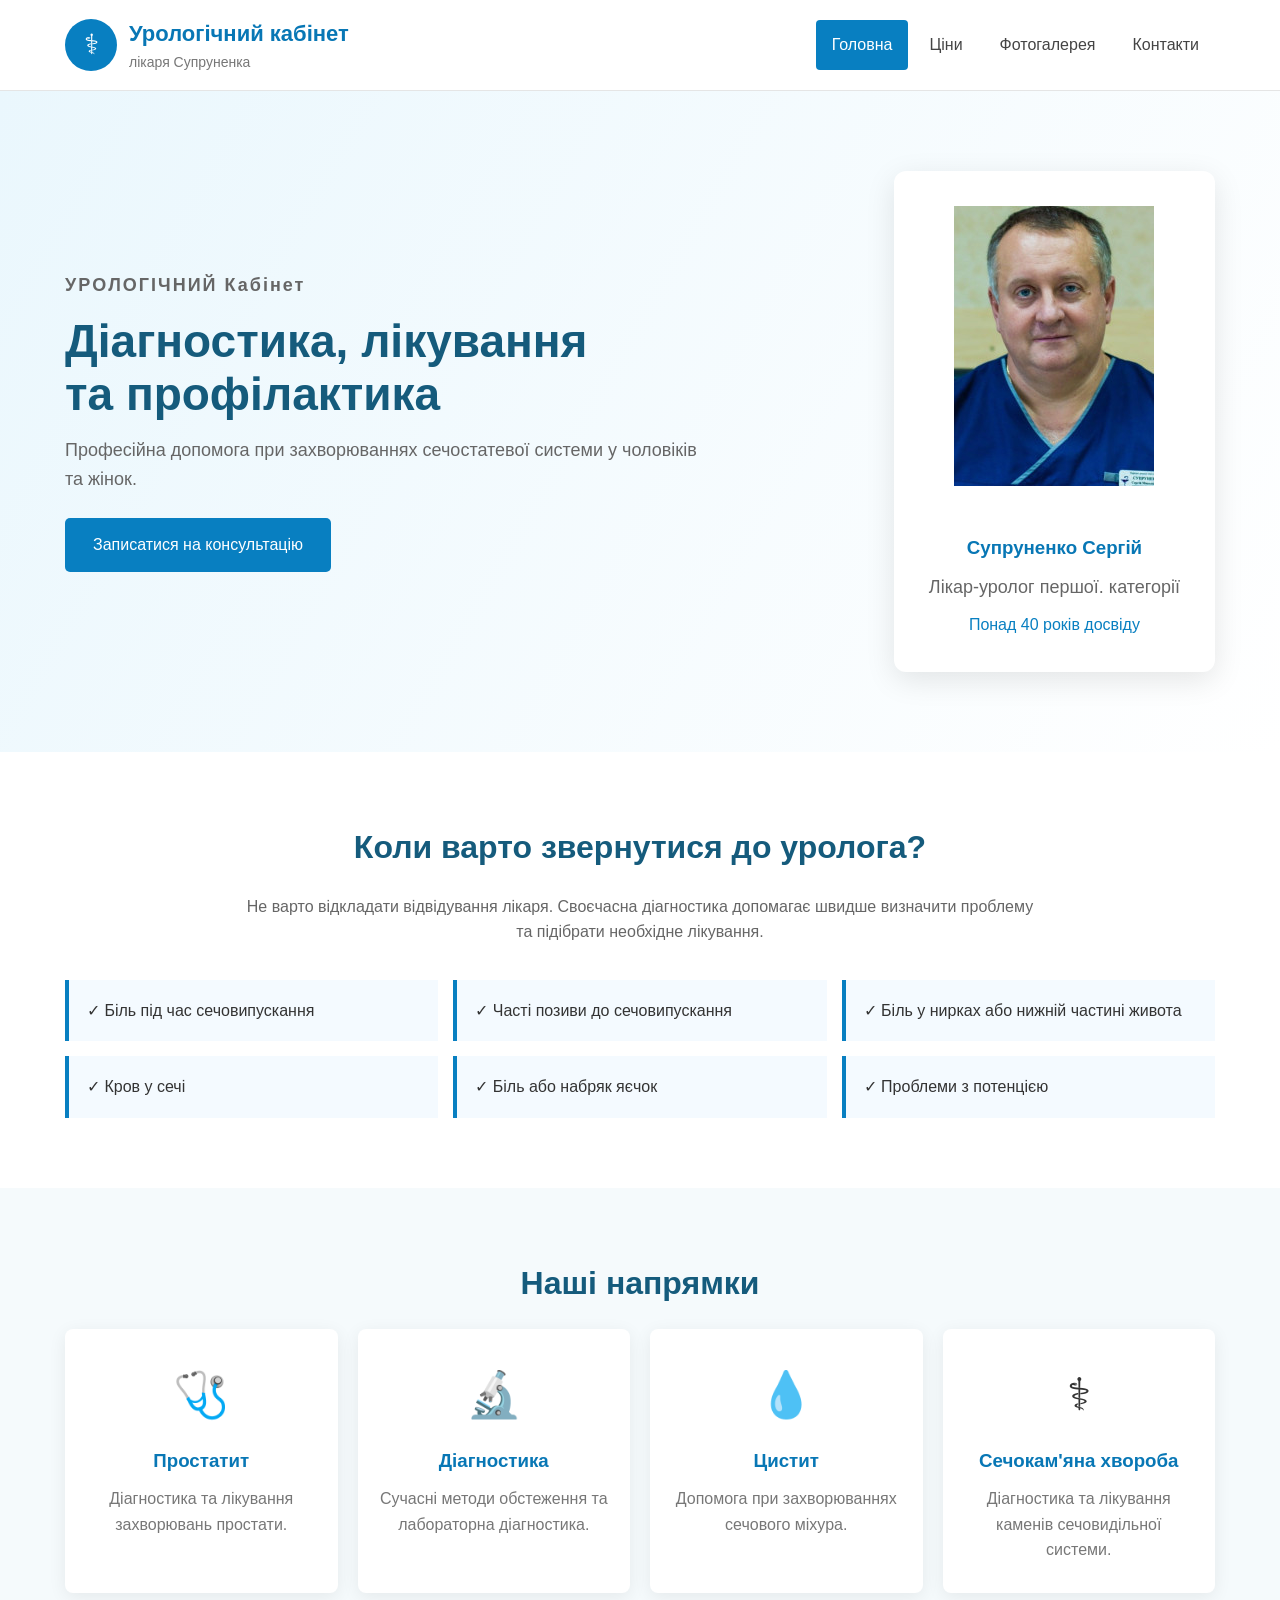
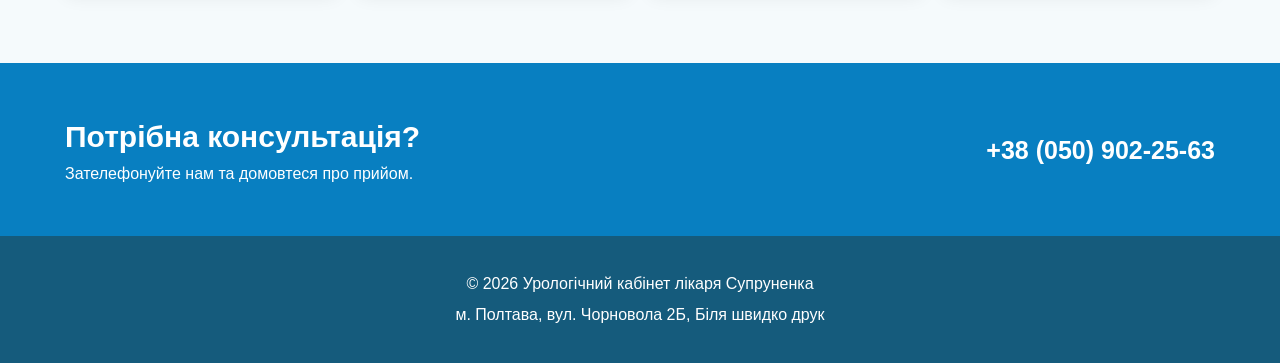
==== index.html @ 983a7444 "Pusher" ====
<!DOCTYPE html>
<html lang="uk">
<head>
    <meta charset="UTF-8">
    <meta name="viewport" content="width=device-width, initial-scale=1.0">
    <title>Урологічний центр</title>
    <link rel="stylesheet" href="style.css">
</head>
<body>

<header>
    <div class="container header">
        <div class="logo">
            <div class="logo-icon">⚕</div>
            <div>
                <h1>Урологічний кабінет</h1>
                <p>лікаря Супруненка</p>
            </div>
        </div>
        <nav>
            <a href="Obsie.html" class="active">Головна</a>
            <a href="ceny.html">Ціни</a>
            <a href="fotogalereya.html">Фотогалерея</a>
            <a href="kontakty.html">Контакти</a>
        </nav>
    </div>
</header>
<section class="hero">
    <div class="container hero-content">
        <div>
            <p class="small-title">УРOЛОГІЧНИЙ Кабінет</p>
            <h2>Діагностика, лікування<br>та профілактика</h2>
            <p>
                Професійна допомога при захворюваннях
                сечостатевої системи у чоловіків та жінок.
            </p>
            <a href="kontakty.html" class="button">Записатися на консультацію</a>
        </div>

        <div class="doctor-card">
            <div class="doctor-icon">
    <img src="Dosent.jpeg" alt="Фото">
</div>
            <h3>Супруненко Сергій</h3>
            <p>Лікар-уролог першої. категорії</p>
            <span>Понад 40 років досвіду</span>
        </div>
    </div>
</section>

<section class="info">
    <div class="container">
        <h2 class="section-title">Коли варто звернутися до уролога?</h2>

        <p class="center-text">
            Не варто відкладати відвідування лікаря. Своєчасна
            діагностика допомагає швидше визначити проблему
            та підібрати необхідне лікування.
        </p>

        <div class="symptoms">
            <div>✓ Біль під час сечовипускання</div>
            <div>✓ Часті позиви до сечовипускання</div>
            <div>✓ Біль у нирках або нижній частині живота</div>
            <div>✓ Кров у сечі</div>
            <div>✓ Біль або набряк яєчок</div>
            <div>✓ Проблеми з потенцією</div>
        </div>
    </div>
</section>

<section class="services">
    <div class="container">
        <h2 class="section-title">Наші напрямки</h2>

        <div class="cards">
            <div class="card">
                <div class="card-icon">🩺</div>
                <h3>Простатит</h3>
                <p>Діагностика та лікування захворювань простати.</p>
            </div>

            <div class="card">
                <div class="card-icon">🔬</div>
                <h3>Діагностика</h3>
                <p>Сучасні методи обстеження та лабораторна діагностика.</p>
            </div>

            <div class="card">
                <div class="card-icon">💧</div>
                <h3>Цистит</h3>
                <p>Допомога при захворюваннях сечового міхура.</p>
            </div>

            <div class="card">
                <div class="card-icon">⚕</div>
                <h3>Сечокам'яна хвороба</h3>
                <p>Діагностика та лікування каменів сечовидільної системи.</p>
            </div>
        </div>
    </div>
</section>

<section class="appointment">
    <div class="container appointment-box">
        <div>
            <h2>Потрібна консультація?</h2>
            <p>Зателефонуйте нам та домовтеся про прийом.</p>
        </div>

        <a href="tel:+380509022563" class="phone">
            +38 (050) 902-25-63
        </a>
    </div>
</section>

<footer>
    <div class="container">
        <p>© 2026 Урологічний кабінет лікаря Супруненка</p>
        <p>м. Полтава, вул. Чорновола 2Б, Біля швидко друк</p>
    </div>
</footer>

</body>
</html>
---- style.css ----
* {
    margin: 0;
    padding: 0;
    box-sizing: border-box;
}

body {
    font-family: Arial, Helvetica, sans-serif;
    color: #333;
    background: #fff;
    line-height: 1.6;
}

.container {
    width: 90%;
    max-width: 1150px;
    margin: auto;
}

/* HEADER */

header {
    background: #fff;
    border-bottom: 1px solid #e5e5e5;
    box-shadow: 0 2px 10px rgba(0,0,0,0.05);
}

.header {
    min-height: 90px;
    display: flex;
    align-items: center;
    justify-content: space-between;
    gap: 30px;
}

.logo {
    display: flex;
    align-items: center;
    gap: 12px;
}

.logo-icon {
    width: 52px;
    height: 52px;
    border-radius: 50%;
    background: #087fc1;
    color: white;
    display: flex;
    align-items: center;
    justify-content: center;
    font-size: 28px;
}

.logo h1 {
    color: #0877b5;
    font-size: 22px;
    font-weight: 600;
}

.logo p {
    color: #777;
    font-size: 14px;
}

nav {
    display: flex;
    gap: 5px;
}

nav a {
    text-decoration: none;
    color: #444;
    padding: 12px 16px;
    border-radius: 4px;
    transition: 0.25s;
}

nav a:hover,
nav a.active {
    background: #087fc1;
    color: white;
}

/* HERO */

.hero {
    background: linear-gradient(120deg, #eaf7fd, #fff);
    padding: 80px 0;
}

.hero-content {
    display: flex;
    align-items: center;
    justify-content: space-between;
    gap: 50px;
}

.small-title {
    color: #087fc1;
    font-size: 14px;
    font-weight: bold;
    letter-spacing: 2px;
}

.hero h2 {
    color: #155b7c;
    font-size: 46px;
    line-height: 1.15;
    margin: 15px 0;
}

.hero-content > div:first-child {
    max-width: 650px;
}

.hero-content p {
    color: #666;
    font-size: 18px;
}

.button {
    display: inline-block;
    margin-top: 25px;
    padding: 14px 28px;
    background: #087fc1;
    color: white;
    text-decoration: none;
    border-radius: 5px;
    transition: 0.25s;
}

.button:hover {
    background: #05679d;
}

.doctor-card {
    min-width: 300px;
    padding: 35px;
    text-align: center;
    background: white;
    border-radius: 12px;
    box-shadow: 0 8px 30px rgba(0,0,0,0.1);
}

.doctor-icon {
    font-size: 80px;
}

.doctor-card h3 {
    color: #0877b5;
    margin: 10px 0;
}

.doctor-card span {
    display: block;
    margin-top: 10px;
    color: #087fc1;
}

/* SECTIONS */

.info,
.services,
.gallery,
.contacts,
.prices {
    padding: 70px 0;
}

.services {
    background: #f5fafc;
}

.section-title {
    text-align: center;
    color: #155b7c;
    font-size: 32px;
    margin-bottom: 20px;
}

.center-text {
    max-width: 800px;
    margin: 0 auto 35px;
    text-align: center;
    color: #666;
}

.symptoms {
    display: grid;
    grid-template-columns: repeat(3, 1fr);
    gap: 15px;
}

.symptoms div {
    padding: 18px;
    background: #f4faff;
    border-left: 4px solid #087fc1;
}

/* CARDS */

.cards {
    display: grid;
    grid-template-columns: repeat(4, 1fr);
    gap: 20px;
}

.card {
    padding: 30px 20px;
    background: white;
    border-radius: 8px;
    text-align: center;
    box-shadow: 0 4px 18px rgba(0,0,0,0.07);
    transition: 0.25s;
}

.card:hover {
    transform: translateY(-5px);
}

.card-icon {
    font-size: 45px;
    margin-bottom: 15px;
}

.card h3 {
    color: #0877b5;
    margin-bottom: 10px;
}

.card p {
    color: #777;
}

/* APPOINTMENT */

.appointment {
    padding: 50px 0;
    background: #087fc1;
    color: white;
}

.appointment-box {
    display: flex;
    justify-content: space-between;
    align-items: center;
}

.appointment h2 {
    font-size: 30px;
}

.phone {
    color: white;
    text-decoration: none;
    font-size: 25px;
    font-weight: bold;
}

/* PAGE HEADER */

.page-header {
    padding: 60px 0;
    background: linear-gradient(120deg, #eaf7fd, #fff);
    text-align: center;
}

.page-header h2 {
    color: #155b7c;
    font-size: 40px;
}

.page-header p {
    color: #777;
}

/* PRICES */

table {
    width: 100%;
    border-collapse: collapse;
    background: white;
    box-shadow: 0 4px 20px rgba(0,0,0,0.08);
}

th {
    background: #087fc1;
    color: white;
    padding: 15px;
    text-align: left;
}

td {
    padding: 13px 15px;
    border-bottom: 1px solid #eee;
}

tr:hover td {
    background: #f5fbfe;
}

td:last-child {
    font-weight: bold;
    color: #0877b5;
}

.category td {
    background: #eaf7fd;
    color: #155b7c;
    font-weight: bold;
}

.notice {
    margin-top: 25px;
    padding: 20px;
    background: #fff8df;
    border-left: 5px solid #e5b500;
}

/* GALLERY */

.gallery-grid {
    display: grid;
    grid-template-columns: repeat(3, 1fr);
    gap: 25px;
}

.gallery-item {
    height: 220px;
    border-radius: 8px;
    overflow: hidden;
}

.placeholder {
    height: 100%;
    display: flex;
    justify-content: center;
    align-items: center;
    background: linear-gradient(135deg, #dff4fc, #b8e3f4);
    color: #0877b5;
    font-size: 25px;
    font-weight: bold;
}

.gallery-note {
    text-align: center;
    color: #777;
    margin-top: 30px;
}

/* CONTACTS */

.contact-grid {
    display: grid;
    grid-template-columns: repeat(3, 1fr);
    gap: 25px;
}

.contact-card {
    text-align: center;
    padding: 40px 25px;
    background: #f5fafc;
    border-radius: 8px;
}

.contact-icon {
    font-size: 45px;
    margin-bottom: 15px;
}

.contact-card h3 {
    color: #0877b5;
    margin-bottom: 15px;
}

.contact-card a {
    color: #087fc1;
    font-size: 20px;
    text-decoration: none;
    font-weight: bold;
}

/* MAP */

.map-section {
    padding: 0 0 70px;
}

.map-placeholder {
    height: 300px;
    background:
        linear-gradient(rgba(220,240,245,0.8), rgba(220,240,245,0.8)),
        repeating-linear-gradient(
            45deg,
            #d6e8eb,
            #d6e8eb 10px,
            #c8dde0 10px,
            #c8dde0 20px
        );
    display: flex;
    justify-content: center;
    align-items: center;
    text-align: center;
    border-radius: 10px;
}

.map-placeholder span {
    font-size: 50px;
}

.map-placeholder h3 {
    color: #155b7c;
}

/* FOOTER */

footer {
    background: #155b7c;
    color: white;
    padding: 30px 0;
    text-align: center;
}

footer p {
    margin: 5px;
}

/* ADAPTIVE */

@media (max-width: 900px) {

    .header {
        flex-direction: column;
        padding: 20px 0;
    }

    nav {
        flex-wrap: wrap;
        justify-content: center;
    }

    .hero-content {
        flex-direction: column;
        text-align: center;
    }

    .hero h2 {
        font-size: 36px;
    }

    .cards {
        grid-template-columns: repeat(2, 1fr);
    }

    .symptoms {
        grid-template-columns: repeat(2, 1fr);
    }

    .gallery-grid {
        grid-template-columns: repeat(2, 1fr);
    }

    .contact-grid {
        grid-template-columns: 1fr;
    }
}

@media (max-width: 600px) {

    .cards,
    .symptoms,
    .gallery-grid {
        grid-template-columns: 1fr;
    }

    .appointment-box {
        flex-direction: column;
        text-align: center;
        gap: 20px;
    }

    table {
        font-size: 13px;
    }

    th,
    td {
        padding: 9px;
    }

    .hero h2 {
        font-size: 30px;
    }

    .doctor-card {
        min-width: 0;
        width: 100%;
    }
}
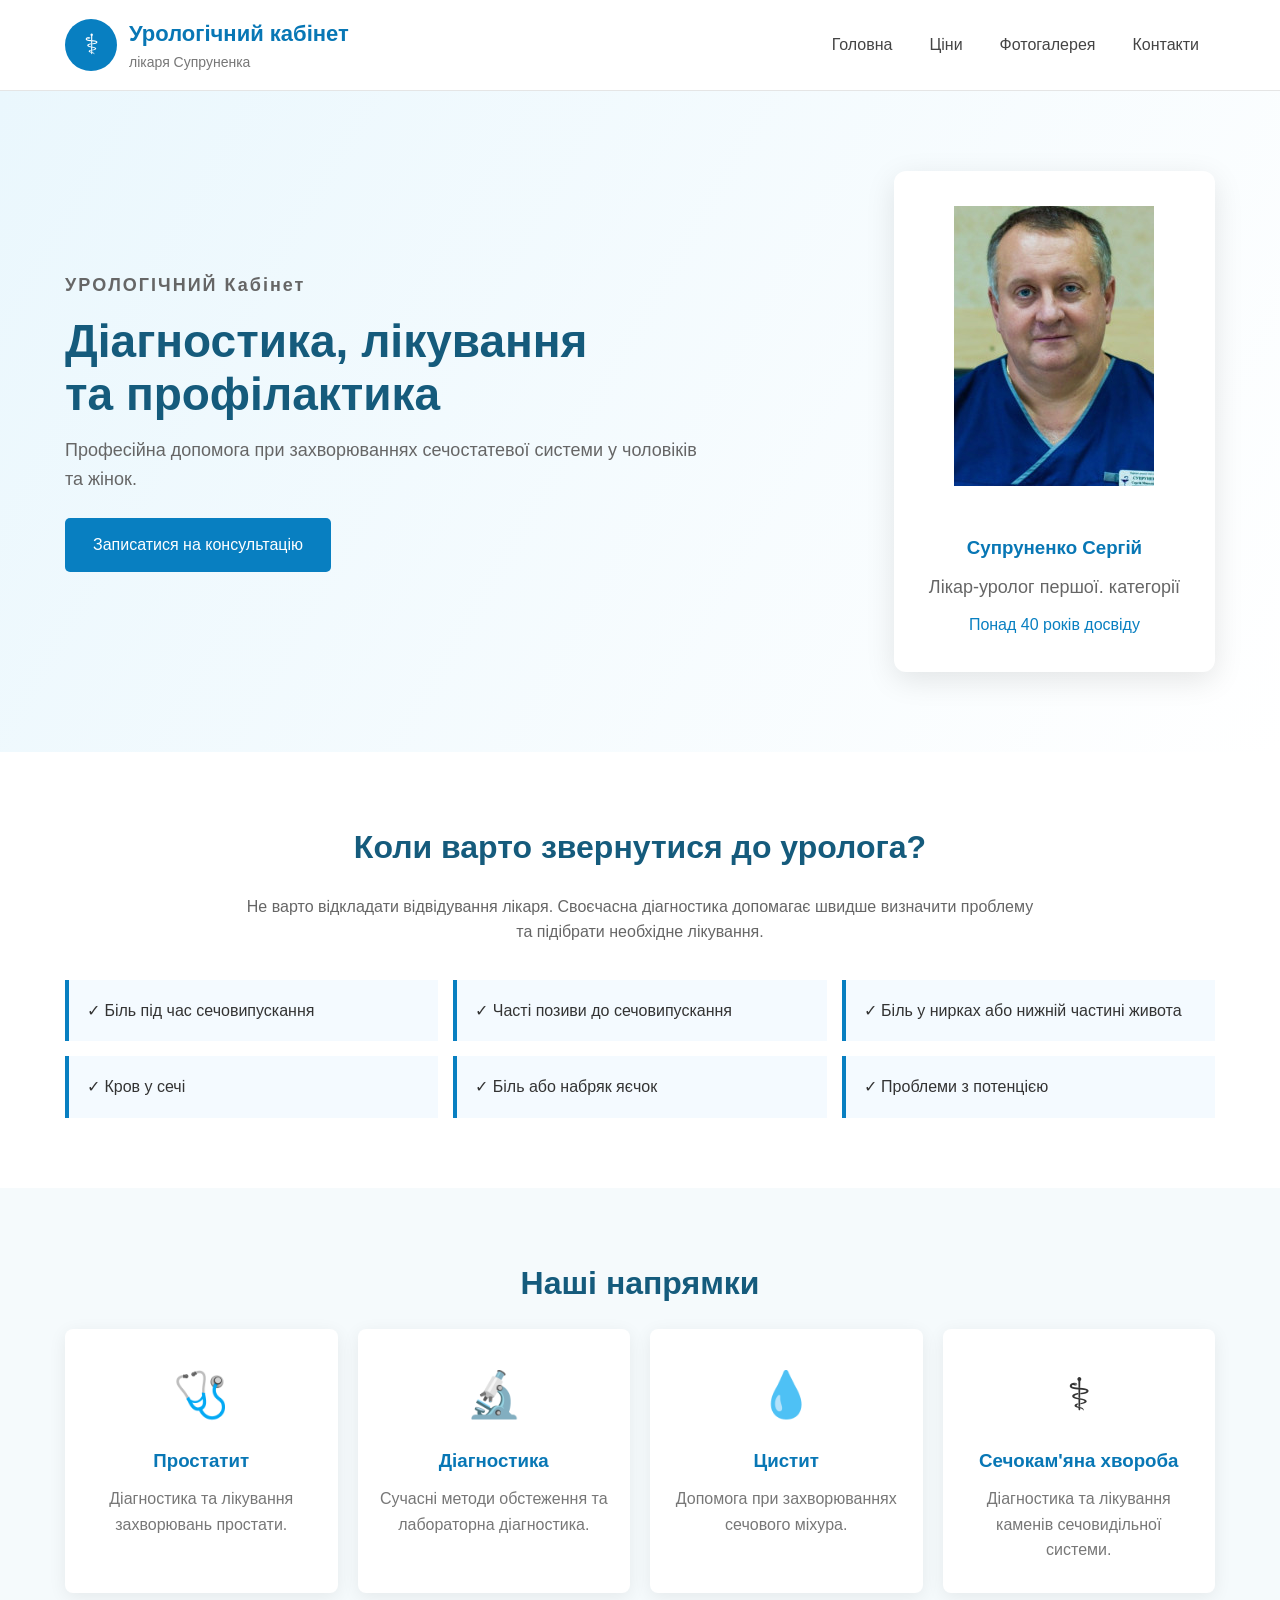
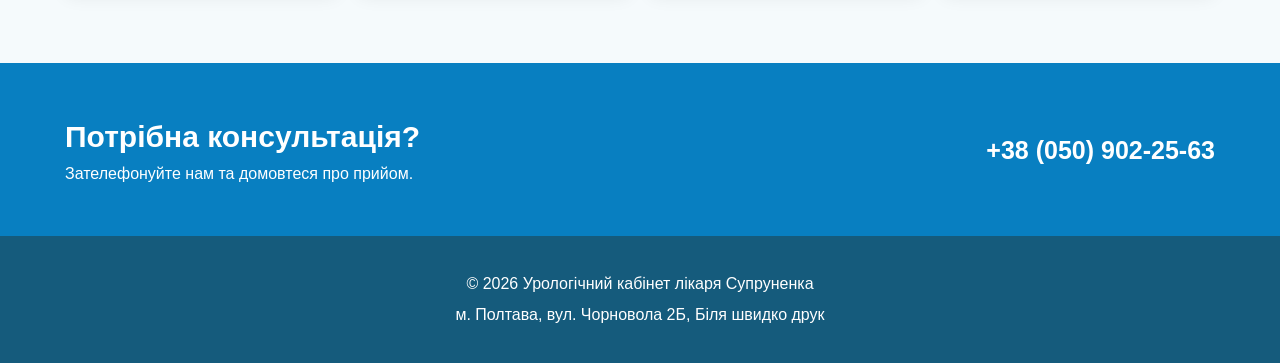
==== commit c590fcc8: "fgggggg" ====
--- a/index.html
+++ b/index.html
@@ -18,7 +18,7 @@
             </div>
         </div>
         <nav>
-            <a href="Obsie.html" class="active">Головна</a>
+            <a href="index.html">Головна</a>
             <a href="ceny.html">Ціни</a>
             <a href="fotogalereya.html">Фотогалерея</a>
             <a href="kontakty.html">Контакти</a>
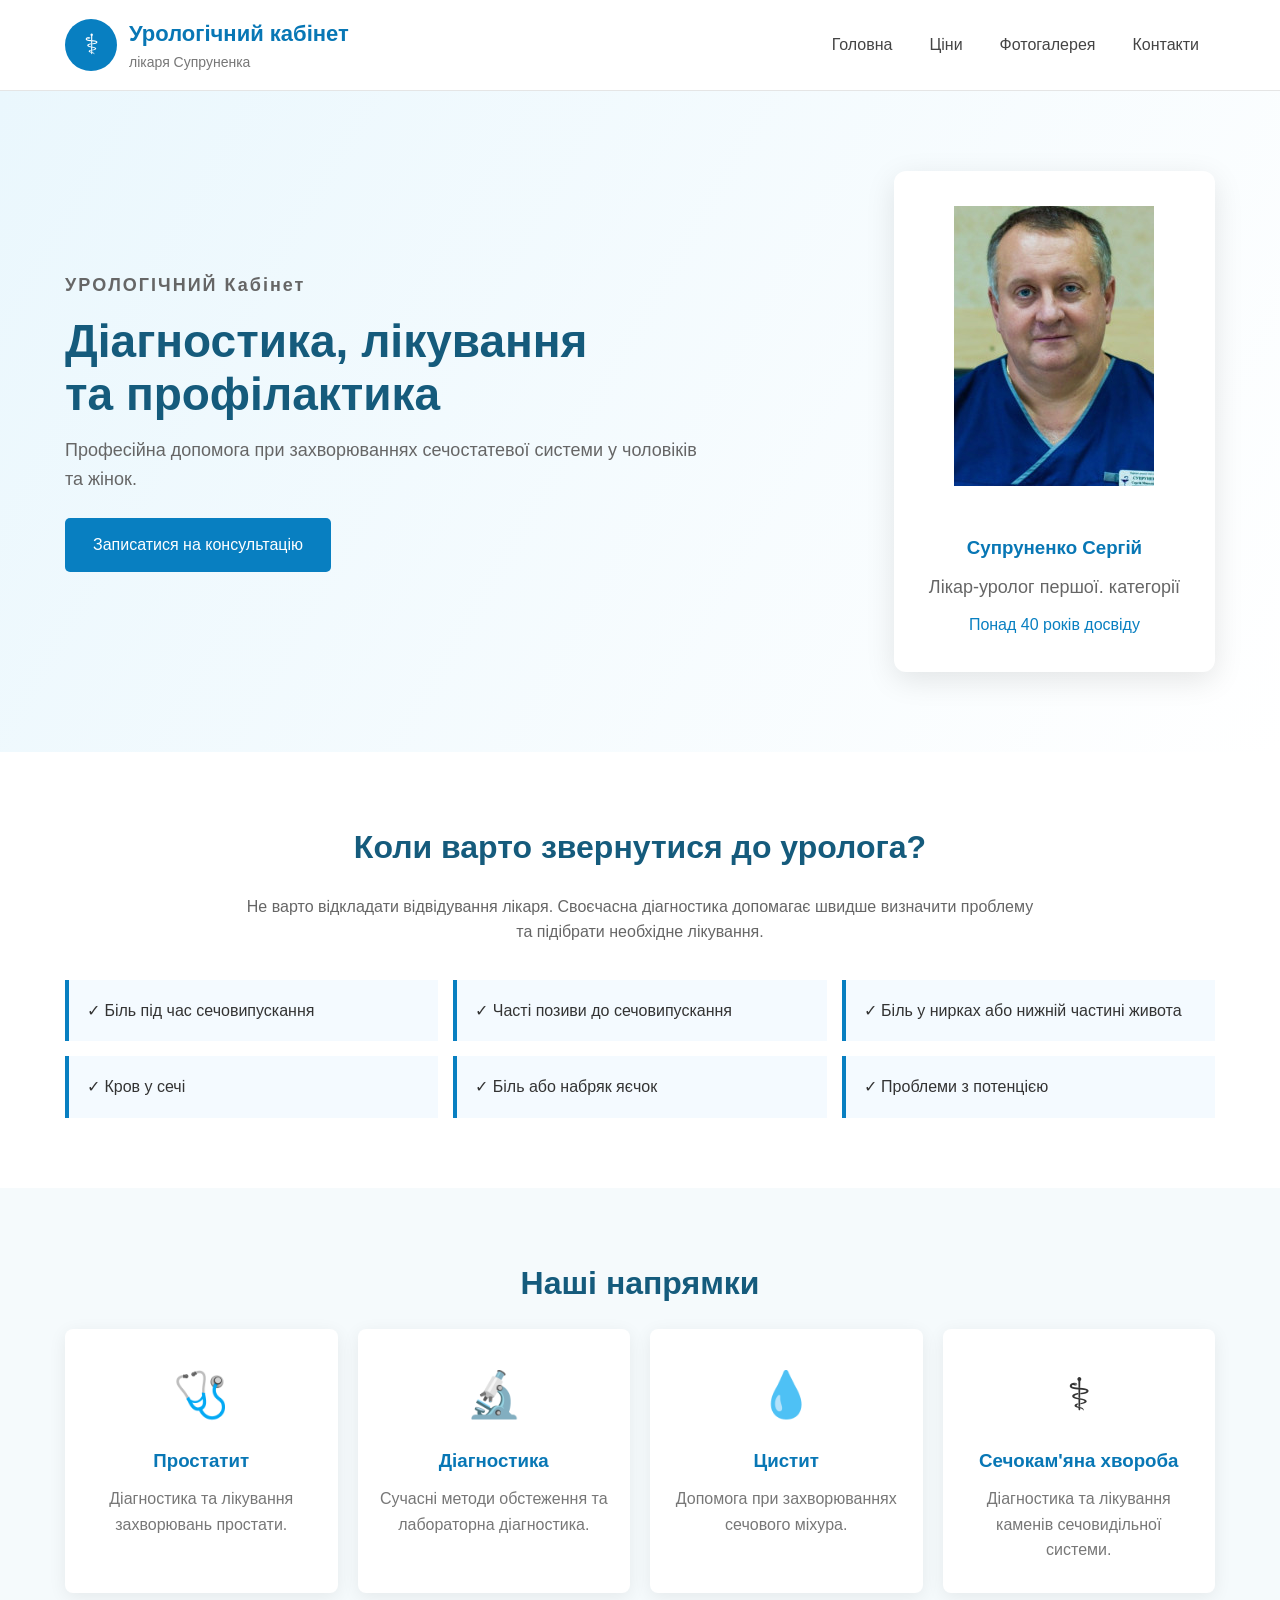
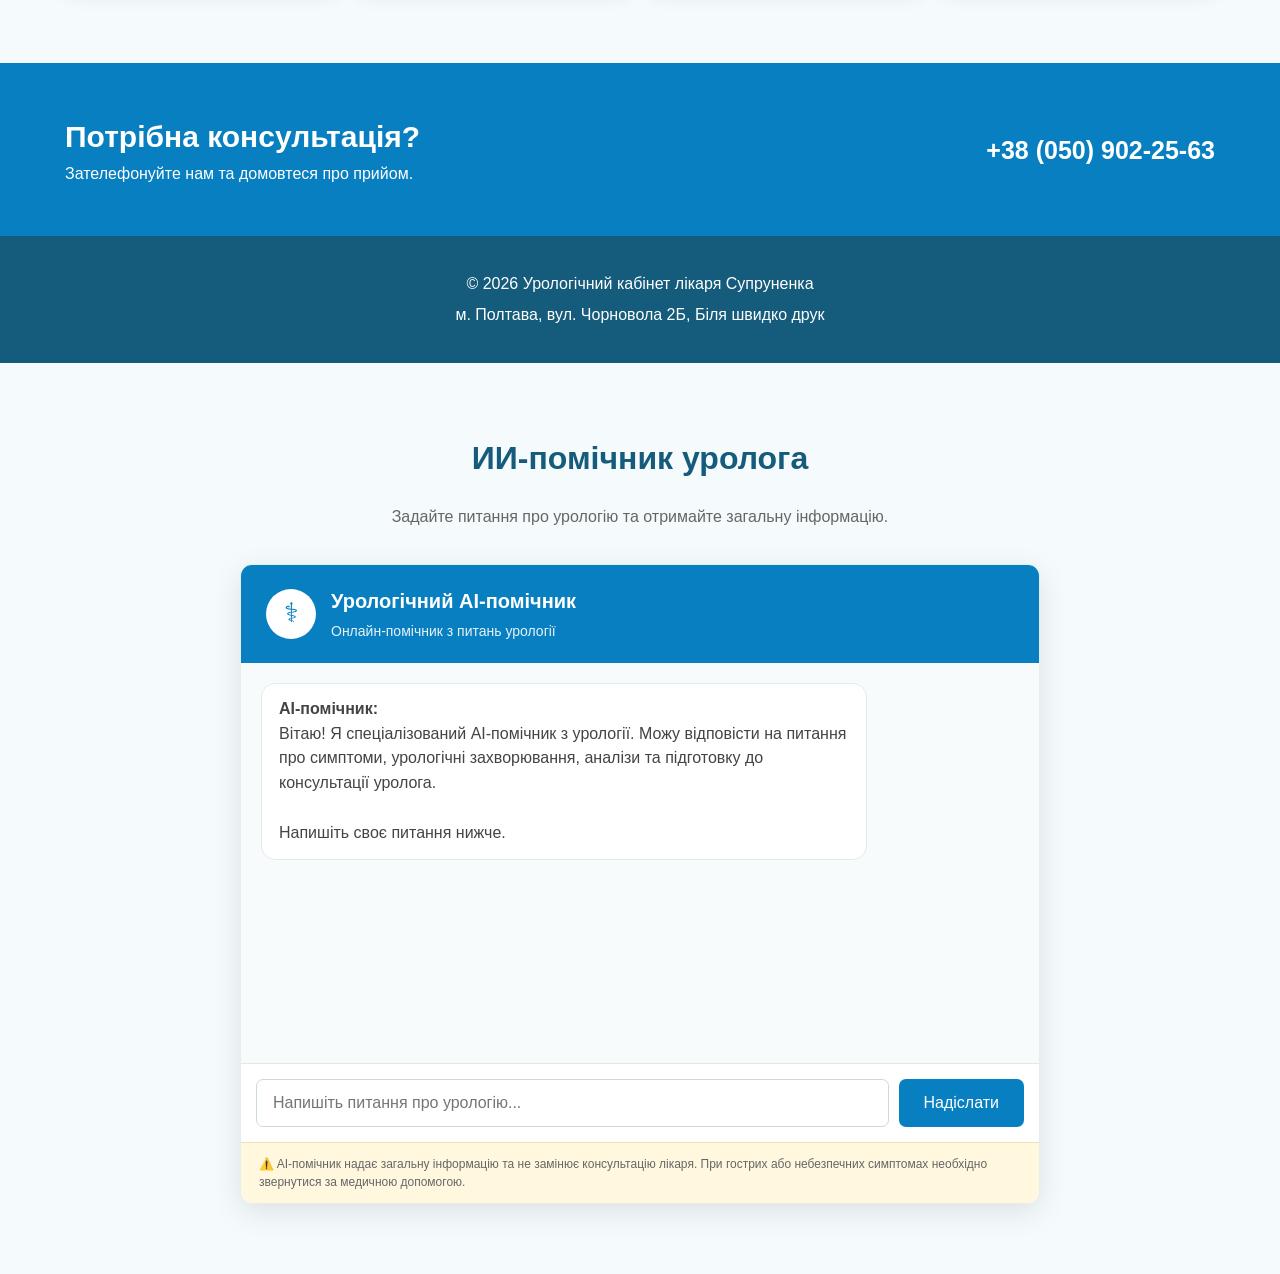
==== commit 0a96a918: "AiBOTS" ====
--- a/index.html
+++ b/index.html
@@ -120,6 +120,158 @@
         <p>м. Полтава, вул. Чорновола 2Б, Біля швидко друк</p>
     </div>
 </footer>
-
+<!-- AI ПОМОЩНИК УРОЛОГА -->
+<section class="ai-section">
+    <div class="container">
+
+        <h2 class="section-title">ИИ-помічник уролога</h2>
+
+        <p class="center-text">
+            Задайте питання про урологію та отримайте загальну інформацію.
+        </p>
+
+        <div class="ai-chat">
+
+            <div class="ai-chat-header">
+                <div class="ai-chat-icon">⚕</div>
+                <div>
+                    <h3>Урологічний AI-помічник</h3>
+                    <p>Онлайн-помічник з питань урології</p>
+                </div>
+            </div>
+
+            <div class="ai-messages" id="aiMessages">
+
+                <div class="ai-message">
+                    <strong>AI-помічник:</strong><br>
+                    Вітаю! Я спеціалізований AI-помічник з урології.
+                    Можу відповісти на питання про симптоми,
+                    урологічні захворювання, аналізи та підготовку
+                    до консультації уролога.
+                    <br><br>
+                    Напишіть своє питання нижче.
+                </div>
+
+            </div>
+
+            <div class="ai-input-area">
+
+                <input
+                    type="text"
+                    id="aiInput"
+                    placeholder="Напишіть питання про урологію..."
+                    autocomplete="off"
+                >
+
+                <button id="aiSend">
+                    Надіслати
+                </button>
+
+            </div>
+
+            <div class="ai-disclaimer">
+                ⚠️ AI-помічник надає загальну інформацію та не замінює
+                консультацію лікаря. При гострих або небезпечних симптомах
+                необхідно звернутися за медичною допомогою.
+            </div>
+
+        </div>
+
+    </div>
+</section>
+
+<script>
+const aiInput = document.getElementById("aiInput");
+const aiSend = document.getElementById("aiSend");
+const aiMessages = document.getElementById("aiMessages");
+
+function addAIMessage(text, type) {
+
+    const message = document.createElement("div");
+
+    if (type === "user") {
+        message.className = "ai-message user";
+        message.innerHTML = "<strong>Ви:</strong><br>" + escapeHTML(text);
+    } else {
+        message.className = "ai-message";
+        message.innerHTML = "<strong>AI-помічник:</strong><br>" + text;
+    }
+
+    aiMessages.appendChild(message);
+
+    aiMessages.scrollTop = aiMessages.scrollHeight;
+}
+
+function escapeHTML(text) {
+    const div = document.createElement("div");
+    div.textContent = text;
+    return div.innerHTML;
+}
+
+async function sendAIMessage() {
+
+    const text = aiInput.value.trim();
+
+    if (!text) return;
+
+    addAIMessage(text, "user");
+
+    aiInput.value = "";
+
+    const loading = document.createElement("div");
+    loading.className = "ai-message";
+    loading.innerHTML = "<strong>AI-помічник:</strong><br>Думаю...";
+    aiMessages.appendChild(loading);
+
+    aiMessages.scrollTop = aiMessages.scrollHeight;
+
+    try {
+
+        const response = await fetch("/api/chat", {
+            method: "POST",
+
+            headers: {
+                "Content-Type": "application/json"
+            },
+
+            body: JSON.stringify({
+                message: text
+            })
+        });
+
+        const data = await response.json();
+
+        loading.remove();
+
+        if (data.answer) {
+            addAIMessage(data.answer, "ai");
+        } else {
+            addAIMessage(
+                "Не вдалося отримати відповідь. Спробуйте ще раз.",
+                "ai"
+            );
+        }
+
+    } catch (error) {
+
+        loading.remove();
+
+        addAIMessage(
+            "AI-помічник зараз недоступний. Спробуйте пізніше.",
+            "ai"
+        );
+    }
+}
+
+aiSend.addEventListener("click", sendAIMessage);
+
+aiInput.addEventListener("keydown", function(event) {
+
+    if (event.key === "Enter") {
+        sendAIMessage();
+    }
+ 
+});
+</script>
 </body>
 </html>
--- a/style.css
+++ b/style.css
@@ -496,4 +496,159 @@
         min-width: 0;
         width: 100%;
     }
+}
+/* =========================
+   AI ПОМІЧНИК УРОЛОГА
+========================= */
+
+.ai-section {
+    padding: 70px 0;
+    background: #f5fafc;
+}
+
+.ai-chat {
+    max-width: 800px;
+    margin: 35px auto 0;
+    background: white;
+    border-radius: 12px;
+    overflow: hidden;
+    box-shadow: 0 8px 30px rgba(0,0,0,0.10);
+    border: 1px solid #e5eeee;
+}
+
+.ai-chat-header {
+    display: flex;
+    align-items: center;
+    gap: 15px;
+    padding: 20px 25px;
+    background: #087fc1;
+    color: white;
+}
+
+.ai-chat-icon {
+    width: 50px;
+    height: 50px;
+    border-radius: 50%;
+    background: white;
+    color: #087fc1;
+    display: flex;
+    align-items: center;
+    justify-content: center;
+    font-size: 27px;
+}
+
+.ai-chat-header h3 {
+    margin: 0;
+    font-size: 20px;
+}
+
+.ai-chat-header p {
+    margin: 3px 0 0;
+    font-size: 14px;
+    opacity: 0.9;
+}
+
+.ai-messages {
+    height: 400px;
+    padding: 20px;
+    overflow-y: auto;
+    background: #f8fbfc;
+}
+
+.ai-message {
+    max-width: 80%;
+    margin-bottom: 15px;
+    padding: 13px 17px;
+    background: white;
+    border: 1px solid #e1ebee;
+    border-radius: 14px;
+    color: #444;
+    line-height: 1.55;
+}
+
+.ai-message.user {
+    margin-left: auto;
+    background: #087fc1;
+    color: white;
+    border-color: #087fc1;
+}
+
+.ai-input-area {
+    display: flex;
+    gap: 10px;
+    padding: 15px;
+    border-top: 1px solid #e5e5e5;
+    background: white;
+}
+
+.ai-input-area input {
+    flex: 1;
+    padding: 14px 16px;
+    border: 1px solid #ccdadd;
+    border-radius: 7px;
+    font-size: 16px;
+    outline: none;
+}
+
+.ai-input-area input:focus {
+    border-color: #087fc1;
+}
+
+.ai-input-area button {
+    padding: 0 25px;
+    border: none;
+    border-radius: 7px;
+    background: #087fc1;
+    color: white;
+    font-size: 16px;
+    cursor: pointer;
+    transition: 0.25s;
+}
+
+.ai-input-area button:hover {
+    background: #05679d;
+}
+
+.ai-disclaimer {
+    padding: 12px 18px;
+    background: #fff8df;
+    border-top: 1px solid #eee2ad;
+    color: #666;
+    font-size: 12px;
+    line-height: 1.5;
+}
+
+
+/* AI НА ТЕЛЕФОНЕ */
+
+@media (max-width: 600px) {
+
+    .ai-section {
+        padding: 50px 0;
+    }
+
+    .ai-chat {
+        width: 100%;
+    }
+
+    .ai-messages {
+        height: 350px;
+    }
+
+    .ai-message {
+        max-width: 90%;
+    }
+
+    .ai-input-area {
+        flex-direction: column;
+    }
+
+    .ai-input-area input {
+        width: 100%;
+    }
+
+    .ai-input-area button {
+        height: 45px;
+    }
+
 }
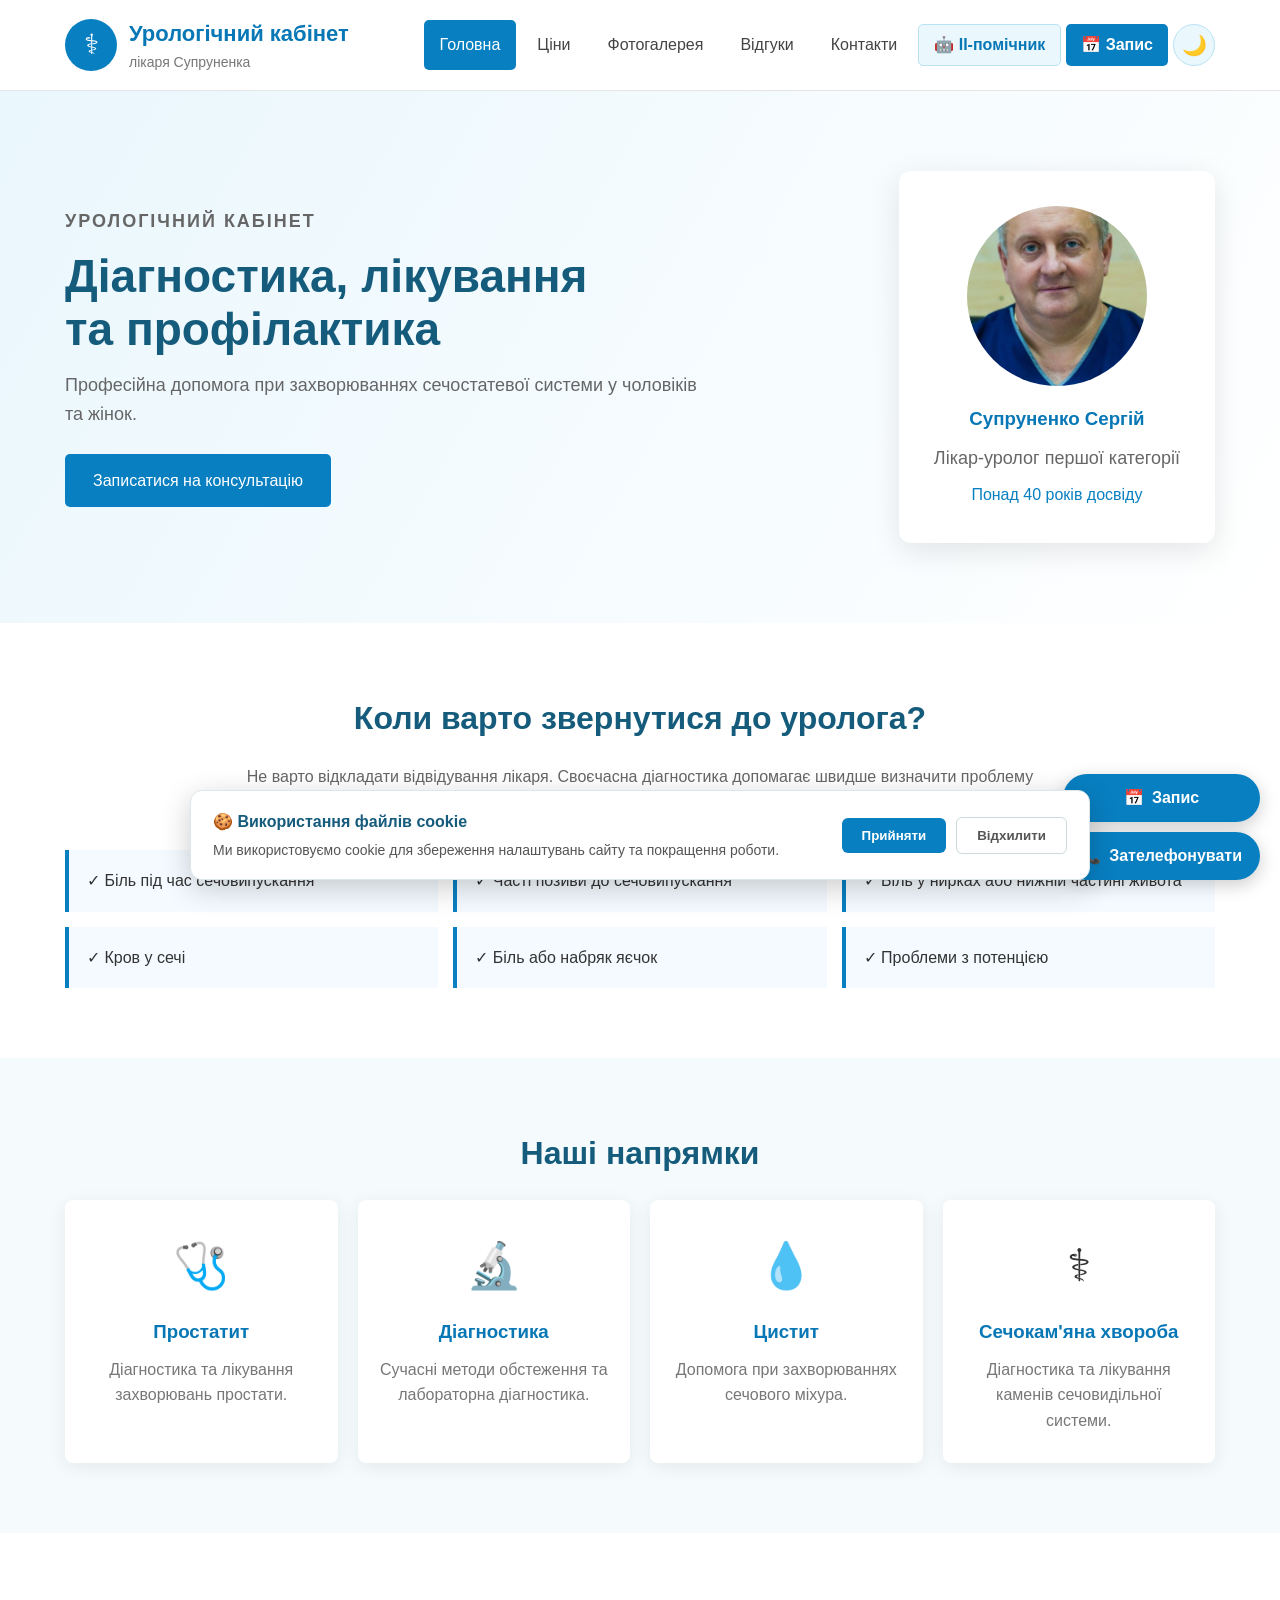
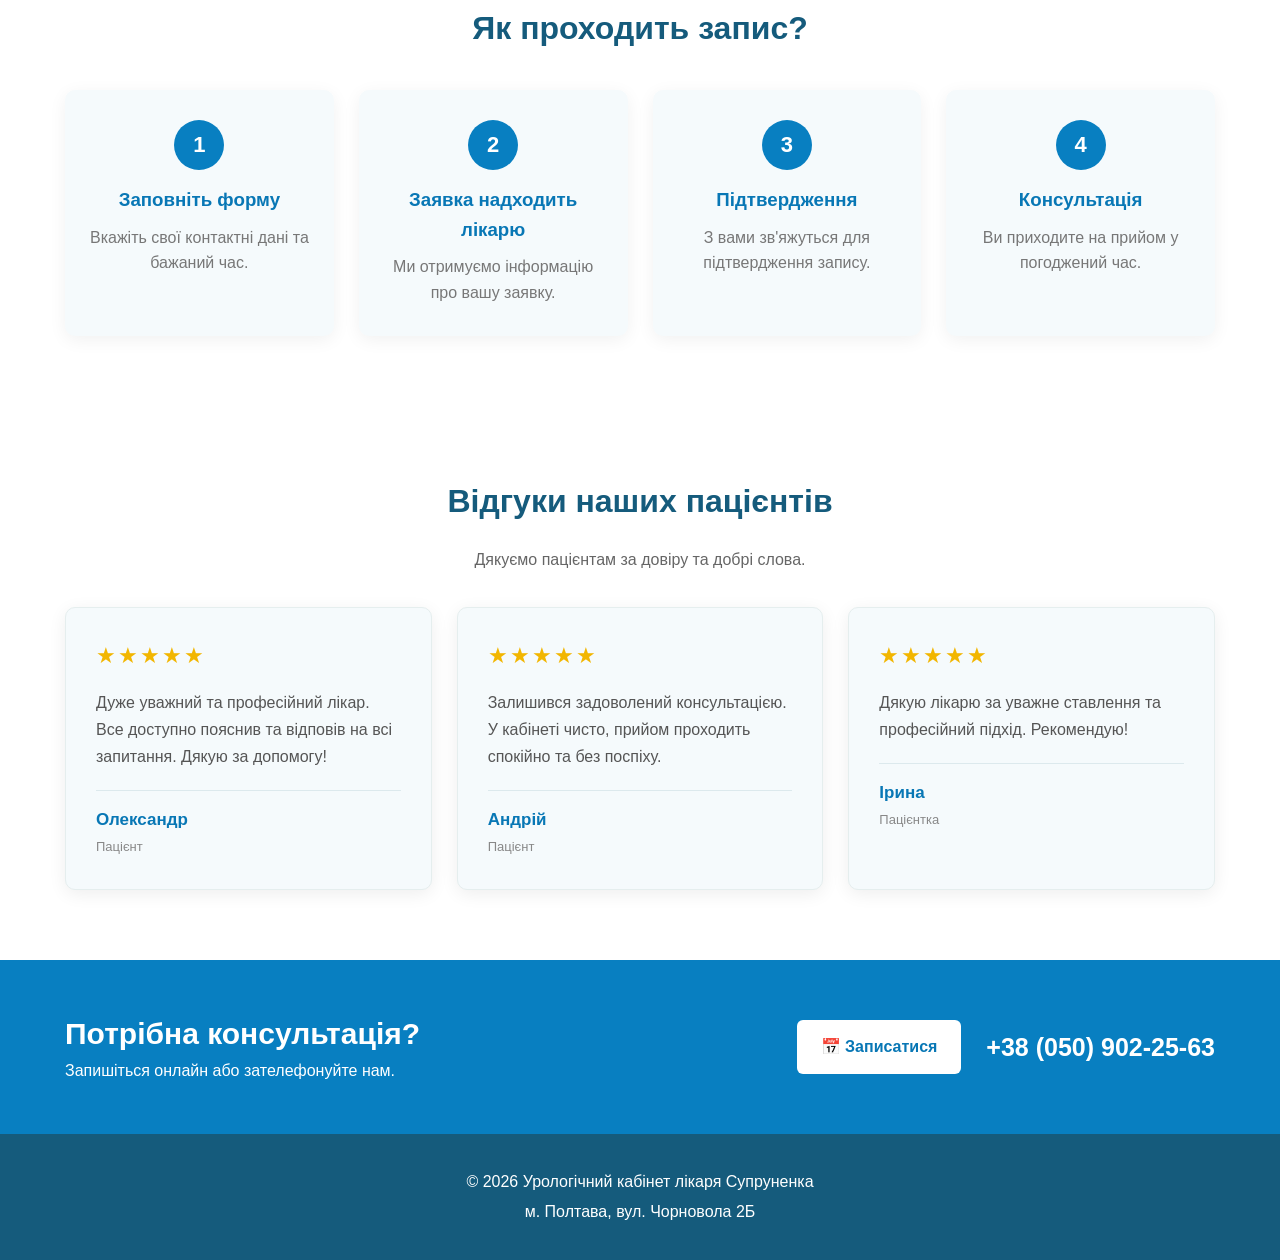
==== commit b28a820e: "DennockJavaAI" ====
--- a/index.html
+++ b/index.html
@@ -3,275 +3,550 @@
 <head>
     <meta charset="UTF-8">
     <meta name="viewport" content="width=device-width, initial-scale=1.0">
-    <title>Урологічний центр</title>
+
+    <title>Урологічний кабінет лікаря Супруненка</title>
+
     <link rel="stylesheet" href="style.css">
 </head>
+
 <body>
 
 <header>
     <div class="container header">
+
         <div class="logo">
             <div class="logo-icon">⚕</div>
+
             <div>
                 <h1>Урологічний кабінет</h1>
                 <p>лікаря Супруненка</p>
             </div>
         </div>
+
         <nav>
-            <a href="index.html">Головна</a>
+            <a href="index.html" class="active">Головна</a>
             <a href="ceny.html">Ціни</a>
             <a href="fotogalereya.html">Фотогалерея</a>
+            <a href="vidguky.html">Відгуки</a>
             <a href="kontakty.html">Контакти</a>
+
+            <a href="ai.html" class="ai-button">
+                🤖 ІІ-помічник
+            </a>
+
+            <a href="zapis.html" class="appointment-button">
+                📅 Запис
+            </a>
+
+            <button
+                class="theme-toggle"
+                id="themeToggle"
+                type="button"
+                aria-label="Перемкнути тему"
+                title="Перемкнути тему">
+                🌙
+            </button>
         </nav>
+
     </div>
 </header>
+
+
+<!-- HERO -->
+
 <section class="hero">
+
     <div class="container hero-content">
-        <div>
-            <p class="small-title">УРOЛОГІЧНИЙ Кабінет</p>
-            <h2>Діагностика, лікування<br>та профілактика</h2>
+
+        <div class="hero-text">
+
+            <p class="small-title">
+                УРОЛОГІЧНИЙ КАБІНЕТ
+            </p>
+
+            <h2>
+                Діагностика, лікування<br>
+                та профілактика
+            </h2>
+
             <p>
                 Професійна допомога при захворюваннях
                 сечостатевої системи у чоловіків та жінок.
             </p>
-            <a href="kontakty.html" class="button">Записатися на консультацію</a>
-        </div>
+
+            <a href="zapis.html" class="button">
+                Записатися на консультацію
+            </a>
+
+        </div>
+
 
         <div class="doctor-card">
+
             <div class="doctor-icon">
-    <img src="Dosent.jpeg" alt="Фото">
-</div>
-            <h3>Супруненко Сергій</h3>
-            <p>Лікар-уролог першої. категорії</p>
-            <span>Понад 40 років досвіду</span>
-        </div>
-    </div>
+                <img src="Dosent.jpeg" alt="Лікар Супруненко">
+            </div>
+
+            <h3>
+                Супруненко Сергій
+            </h3>
+
+            <p>
+                Лікар-уролог першої категорії
+            </p>
+
+            <span>
+                Понад 40 років досвіду
+            </span>
+
+        </div>
+
+    </div>
+
 </section>
 
+
+<!-- СИМПТОМИ -->
+
 <section class="info">
+
     <div class="container">
-        <h2 class="section-title">Коли варто звернутися до уролога?</h2>
+
+        <h2 class="section-title">
+            Коли варто звернутися до уролога?
+        </h2>
 
         <p class="center-text">
-            Не варто відкладати відвідування лікаря. Своєчасна
-            діагностика допомагає швидше визначити проблему
-            та підібрати необхідне лікування.
+            Не варто відкладати відвідування лікаря.
+            Своєчасна діагностика допомагає швидше визначити
+            проблему та підібрати необхідне лікування.
         </p>
 
         <div class="symptoms">
+
             <div>✓ Біль під час сечовипускання</div>
             <div>✓ Часті позиви до сечовипускання</div>
             <div>✓ Біль у нирках або нижній частині живота</div>
             <div>✓ Кров у сечі</div>
             <div>✓ Біль або набряк яєчок</div>
             <div>✓ Проблеми з потенцією</div>
-        </div>
-    </div>
+
+        </div>
+
+    </div>
+
 </section>
 
+
+<!-- НАПРЯМКИ -->
+
 <section class="services">
+
     <div class="container">
-        <h2 class="section-title">Наші напрямки</h2>
+
+        <h2 class="section-title">
+            Наші напрямки
+        </h2>
 
         <div class="cards">
+
             <div class="card">
                 <div class="card-icon">🩺</div>
+
                 <h3>Простатит</h3>
-                <p>Діагностика та лікування захворювань простати.</p>
-            </div>
+
+                <p>
+                    Діагностика та лікування захворювань простати.
+                </p>
+            </div>
+
 
             <div class="card">
                 <div class="card-icon">🔬</div>
+
                 <h3>Діагностика</h3>
-                <p>Сучасні методи обстеження та лабораторна діагностика.</p>
-            </div>
+
+                <p>
+                    Сучасні методи обстеження та лабораторна діагностика.
+                </p>
+            </div>
+
 
             <div class="card">
                 <div class="card-icon">💧</div>
+
                 <h3>Цистит</h3>
-                <p>Допомога при захворюваннях сечового міхура.</p>
-            </div>
+
+                <p>
+                    Допомога при захворюваннях сечового міхура.
+                </p>
+            </div>
+
 
             <div class="card">
                 <div class="card-icon">⚕</div>
+
                 <h3>Сечокам'яна хвороба</h3>
-                <p>Діагностика та лікування каменів сечовидільної системи.</p>
-            </div>
-        </div>
-    </div>
+
+                <p>
+                    Діагностика та лікування каменів
+                    сечовидільної системи.
+                </p>
+            </div>
+
+        </div>
+
+    </div>
+
 </section>
 
+
+<!-- ЯК ПРОХОДИТЬ ЗАПИС -->
+
+<section class="how-it-works">
+
+    <div class="container">
+
+        <h2 class="section-title">
+            Як проходить запис?
+        </h2>
+
+        <div class="steps">
+
+            <div class="step">
+                <div class="step-number">1</div>
+
+                <h3>Заповніть форму</h3>
+
+                <p>
+                    Вкажіть свої контактні дані та бажаний час.
+                </p>
+            </div>
+
+
+            <div class="step">
+                <div class="step-number">2</div>
+
+                <h3>Заявка надходить лікарю</h3>
+
+                <p>
+                    Ми отримуємо інформацію про вашу заявку.
+                </p>
+            </div>
+
+
+            <div class="step">
+                <div class="step-number">3</div>
+
+                <h3>Підтвердження</h3>
+
+                <p>
+                    З вами зв'яжуться для підтвердження запису.
+                </p>
+            </div>
+
+
+            <div class="step">
+                <div class="step-number">4</div>
+
+                <h3>Консультація</h3>
+
+                <p>
+                    Ви приходите на прийом у погоджений час.
+                </p>
+            </div>
+
+        </div>
+
+    </div>
+
+</section>
+
+
+<!-- ВІДГУКИ -->
+
+<section class="reviews">
+
+    <div class="container">
+
+        <h2 class="section-title">
+            Відгуки наших пацієнтів
+        </h2>
+
+        <p class="center-text">
+            Дякуємо пацієнтам за довіру та добрі слова.
+        </p>
+
+        <div class="reviews-grid">
+
+            <div class="review-card">
+
+                <div class="review-stars">
+                    ★★★★★
+                </div>
+
+                <p class="review-text">
+                    Дуже уважний та професійний лікар.
+                    Все доступно пояснив та відповів
+                    на всі запитання. Дякую за допомогу!
+                </p>
+
+                <div class="review-author">
+                    <strong>Олександр</strong>
+                    <span>Пацієнт</span>
+                </div>
+
+            </div>
+
+
+            <div class="review-card">
+
+                <div class="review-stars">
+                    ★★★★★
+                </div>
+
+                <p class="review-text">
+                    Залишився задоволений консультацією.
+                    У кабінеті чисто, прийом проходить
+                    спокійно та без поспіху.
+                </p>
+
+                <div class="review-author">
+                    <strong>Андрій</strong>
+                    <span>Пацієнт</span>
+                </div>
+
+            </div>
+
+
+            <div class="review-card">
+
+                <div class="review-stars">
+                    ★★★★★
+                </div>
+
+                <p class="review-text">
+                    Дякую лікарю за уважне ставлення
+                    та професійний підхід.
+                    Рекомендую!
+                </p>
+
+                <div class="review-author">
+                    <strong>Ірина</strong>
+                    <span>Пацієнтка</span>
+                </div>
+
+            </div>
+
+        </div>
+
+    </div>
+
+</section>
+
+
+<!-- ЗАПИС -->
+
 <section class="appointment">
+
     <div class="container appointment-box">
+
         <div>
-            <h2>Потрібна консультація?</h2>
-            <p>Зателефонуйте нам та домовтеся про прийом.</p>
-        </div>
-
-        <a href="tel:+380509022563" class="phone">
-            +38 (050) 902-25-63
-        </a>
-    </div>
+            <h2>
+                Потрібна консультація?
+            </h2>
+
+            <p>
+                Запишіться онлайн або зателефонуйте нам.
+            </p>
+        </div>
+
+
+        <div class="appointment-buttons">
+
+            <a href="zapis.html" class="appointment-button">
+                📅 Записатися
+            </a>
+
+            <a href="tel:+380509022563" class="phone">
+                +38 (050) 902-25-63
+            </a>
+
+        </div>
+
+    </div>
+
 </section>
 
+
+<!-- FOOTER -->
+
 <footer>
+
     <div class="container">
-        <p>© 2026 Урологічний кабінет лікаря Супруненка</p>
-        <p>м. Полтава, вул. Чорновола 2Б, Біля швидко друк</p>
-    </div>
+
+        <p>
+            © 2026 Урологічний кабінет лікаря Супруненка
+        </p>
+
+        <p>
+            м. Полтава, вул. Чорновола 2Б
+        </p>
+
+    </div>
+
 </footer>
-<!-- AI ПОМОЩНИК УРОЛОГА -->
-<section class="ai-section">
-    <div class="container">
-
-        <h2 class="section-title">ИИ-помічник уролога</h2>
-
-        <p class="center-text">
-            Задайте питання про урологію та отримайте загальну інформацію.
+
+
+<!-- ПЛАВАЮЩИЕ КНОПКИ -->
+
+<div class="floating-buttons">
+
+    <a href="zapis.html" class="floating-button">
+        📅
+        <span>Запис</span>
+    </a>
+
+    <a href="tel:+380509022563" class="floating-button">
+        📞
+        <span>Зателефонувати</span>
+    </a>
+
+</div>
+
+
+<!-- COOKIE -->
+
+<div class="cookie-banner" id="cookieBanner">
+
+    <div class="cookie-text">
+
+        <strong>
+            🍪 Використання файлів cookie
+        </strong>
+
+        <p>
+            Ми використовуємо cookie для збереження
+            налаштувань сайту та покращення роботи.
         </p>
 
-        <div class="ai-chat">
-
-            <div class="ai-chat-header">
-                <div class="ai-chat-icon">⚕</div>
-                <div>
-                    <h3>Урологічний AI-помічник</h3>
-                    <p>Онлайн-помічник з питань урології</p>
-                </div>
-            </div>
-
-            <div class="ai-messages" id="aiMessages">
-
-                <div class="ai-message">
-                    <strong>AI-помічник:</strong><br>
-                    Вітаю! Я спеціалізований AI-помічник з урології.
-                    Можу відповісти на питання про симптоми,
-                    урологічні захворювання, аналізи та підготовку
-                    до консультації уролога.
-                    <br><br>
-                    Напишіть своє питання нижче.
-                </div>
-
-            </div>
-
-            <div class="ai-input-area">
-
-                <input
-                    type="text"
-                    id="aiInput"
-                    placeholder="Напишіть питання про урологію..."
-                    autocomplete="off"
-                >
-
-                <button id="aiSend">
-                    Надіслати
-                </button>
-
-            </div>
-
-            <div class="ai-disclaimer">
-                ⚠️ AI-помічник надає загальну інформацію та не замінює
-                консультацію лікаря. При гострих або небезпечних симптомах
-                необхідно звернутися за медичною допомогою.
-            </div>
-
-        </div>
-
-    </div>
-</section>
+    </div>
+
+
+    <div class="cookie-buttons">
+
+        <button
+            id="acceptCookies"
+            class="cookie-accept"
+            type="button">
+            Прийняти
+        </button>
+
+        <button
+            id="rejectCookies"
+            class="cookie-reject"
+            type="button">
+            Відхилити
+        </button>
+
+    </div>
+
+</div>
+
 
 <script>
-const aiInput = document.getElementById("aiInput");
-const aiSend = document.getElementById("aiSend");
-const aiMessages = document.getElementById("aiMessages");
-
-function addAIMessage(text, type) {
-
-    const message = document.createElement("div");
-
-    if (type === "user") {
-        message.className = "ai-message user";
-        message.innerHTML = "<strong>Ви:</strong><br>" + escapeHTML(text);
+
+/* =========================================
+   ТЕМНА / СВІТЛА ТЕМА
+========================================= */
+
+const themeToggle = document.getElementById("themeToggle");
+
+const savedTheme = localStorage.getItem("theme");
+
+if (savedTheme === "dark") {
+
+    document.body.classList.add("dark-mode");
+
+    themeToggle.textContent = "☀️";
+
+} else {
+
+    themeToggle.textContent = "🌙";
+
+}
+
+
+themeToggle.addEventListener("click", function () {
+
+    document.body.classList.toggle("dark-mode");
+
+    if (document.body.classList.contains("dark-mode")) {
+
+        localStorage.setItem("theme", "dark");
+
+        themeToggle.textContent = "☀️";
+
     } else {
-        message.className = "ai-message";
-        message.innerHTML = "<strong>AI-помічник:</strong><br>" + text;
+
+        localStorage.setItem("theme", "light");
+
+        themeToggle.textContent = "🌙";
+
     }
 
-    aiMessages.appendChild(message);
-
-    aiMessages.scrollTop = aiMessages.scrollHeight;
+});
+
+
+/* =========================================
+   COOKIE
+========================================= */
+
+const cookieBanner =
+    document.getElementById("cookieBanner");
+
+const acceptCookies =
+    document.getElementById("acceptCookies");
+
+const rejectCookies =
+    document.getElementById("rejectCookies");
+
+
+const cookieChoice =
+    localStorage.getItem("cookieChoice");
+
+
+if (cookieChoice) {
+
+    cookieBanner.classList.add("hidden");
+
 }
 
-function escapeHTML(text) {
-    const div = document.createElement("div");
-    div.textContent = text;
-    return div.innerHTML;
-}
-
-async function sendAIMessage() {
-
-    const text = aiInput.value.trim();
-
-    if (!text) return;
-
-    addAIMessage(text, "user");
-
-    aiInput.value = "";
-
-    const loading = document.createElement("div");
-    loading.className = "ai-message";
-    loading.innerHTML = "<strong>AI-помічник:</strong><br>Думаю...";
-    aiMessages.appendChild(loading);
-
-    aiMessages.scrollTop = aiMessages.scrollHeight;
-
-    try {
-
-        const response = await fetch("/api/chat", {
-            method: "POST",
-
-            headers: {
-                "Content-Type": "application/json"
-            },
-
-            body: JSON.stringify({
-                message: text
-            })
-        });
-
-        const data = await response.json();
-
-        loading.remove();
-
-        if (data.answer) {
-            addAIMessage(data.answer, "ai");
-        } else {
-            addAIMessage(
-                "Не вдалося отримати відповідь. Спробуйте ще раз.",
-                "ai"
-            );
-        }
-
-    } catch (error) {
-
-        loading.remove();
-
-        addAIMessage(
-            "AI-помічник зараз недоступний. Спробуйте пізніше.",
-            "ai"
-        );
-    }
-}
-
-aiSend.addEventListener("click", sendAIMessage);
-
-aiInput.addEventListener("keydown", function(event) {
-
-    if (event.key === "Enter") {
-        sendAIMessage();
-    }
- 
+
+acceptCookies.addEventListener("click", function () {
+
+    localStorage.setItem(
+        "cookieChoice",
+        "accepted"
+    );
+
+    cookieBanner.classList.add("hidden");
+
 });
+
+
+rejectCookies.addEventListener("click", function () {
+
+    localStorage.setItem(
+        "cookieChoice",
+        "rejected"
+    );
+
+    cookieBanner.classList.add("hidden");
+
+});
+
 </script>
+
 </body>
 </html>
--- a/style.css
+++ b/style.css
@@ -2,6 +2,10 @@
     margin: 0;
     padding: 0;
     box-sizing: border-box;
+}
+
+html {
+    scroll-behavior: smooth;
 }
 
 body {
@@ -9,6 +13,7 @@
     color: #333;
     background: #fff;
     line-height: 1.6;
+    transition: background 0.3s ease, color 0.3s ease;
 }
 
 .container {
@@ -17,12 +22,16 @@
     margin: auto;
 }
 
-/* HEADER */
+
+/* =====================================================
+   HEADER
+===================================================== */
 
 header {
     background: #fff;
     border-bottom: 1px solid #e5e5e5;
     box-shadow: 0 2px 10px rgba(0,0,0,0.05);
+    transition: 0.3s;
 }
 
 .header {
@@ -49,6 +58,7 @@
     align-items: center;
     justify-content: center;
     font-size: 28px;
+    flex-shrink: 0;
 }
 
 .logo h1 {
@@ -62,17 +72,26 @@
     font-size: 14px;
 }
 
+
+/* =====================================================
+   MENU
+===================================================== */
+
 nav {
     display: flex;
+    align-items: center;
     gap: 5px;
+    flex-wrap: wrap;
+    justify-content: flex-end;
 }
 
 nav a {
     text-decoration: none;
     color: #444;
     padding: 12px 16px;
-    border-radius: 4px;
+    border-radius: 5px;
     transition: 0.25s;
+    white-space: nowrap;
 }
 
 nav a:hover,
@@ -81,11 +100,94 @@
     color: white;
 }
 
-/* HERO */
+
+/* =====================================================
+   AI BUTTON
+===================================================== */
+
+nav a.ai-button {
+    display: inline-flex;
+    align-items: center;
+    justify-content: center;
+    min-height: 42px;
+    padding: 0 15px;
+    background: #eaf7fd;
+    color: #0877b5;
+    border: 1px solid #b9e3f4;
+    font-weight: 600;
+}
+
+nav a.ai-button:hover {
+    background: #087fc1;
+    color: white;
+}
+
+
+/* =====================================================
+   APPOINTMENT BUTTON
+===================================================== */
+
+nav a.appointment-button {
+    display: inline-flex;
+    align-items: center;
+    justify-content: center;
+    min-height: 42px;
+    padding: 0 15px;
+    background: #087fc1;
+    color: white;
+    font-weight: 600;
+}
+
+nav a.appointment-button:hover {
+    background: #05679d;
+}
+
+
+/* =====================================================
+   THEME BUTTON
+===================================================== */
+
+.theme-toggle {
+    width: 42px;
+    height: 42px;
+
+    border: 1px solid #b9e3f4;
+    border-radius: 50%;
+
+    background: #eaf7fd;
+    color: #0877b5;
+
+    font-size: 20px;
+
+    display: inline-flex;
+    align-items: center;
+    justify-content: center;
+
+    cursor: pointer;
+
+    transition:
+        background 0.25s,
+        color 0.25s,
+        transform 0.25s;
+
+    flex-shrink: 0;
+}
+
+.theme-toggle:hover {
+    background: #087fc1;
+    color: white;
+    transform: rotate(15deg);
+}
+
+
+/* =====================================================
+   HERO
+===================================================== */
 
 .hero {
     background: linear-gradient(120deg, #eaf7fd, #fff);
     padding: 80px 0;
+    transition: 0.3s;
 }
 
 .hero-content {
@@ -93,6 +195,10 @@
     align-items: center;
     justify-content: space-between;
     gap: 50px;
+}
+
+.hero-text {
+    max-width: 650px;
 }
 
 .small-title {
@@ -109,10 +215,6 @@
     margin: 15px 0;
 }
 
-.hero-content > div:first-child {
-    max-width: 650px;
-}
-
 .hero-content p {
     color: #666;
     font-size: 18px;
@@ -122,33 +224,56 @@
     display: inline-block;
     margin-top: 25px;
     padding: 14px 28px;
-    background: #087fc1;
-    color: white;
+
+    background: #087fc1;
+    color: white;
+
     text-decoration: none;
     border-radius: 5px;
+
     transition: 0.25s;
 }
 
 .button:hover {
     background: #05679d;
-}
+    transform: translateY(-2px);
+}
+
+
+/* =====================================================
+   DOCTOR
+===================================================== */
 
 .doctor-card {
     min-width: 300px;
     padding: 35px;
+
     text-align: center;
+
     background: white;
     border-radius: 12px;
+
     box-shadow: 0 8px 30px rgba(0,0,0,0.1);
-}
-
-.doctor-icon {
-    font-size: 80px;
+
+    transition: 0.3s;
+}
+
+.doctor-icon img {
+    width: 180px;
+    height: 180px;
+
+    object-fit: cover;
+
+    border-radius: 50%;
 }
 
 .doctor-card h3 {
     color: #0877b5;
     margin: 10px 0;
+}
+
+.doctor-card p {
+    color: #666;
 }
 
 .doctor-card span {
@@ -157,7 +282,10 @@
     color: #087fc1;
 }
 
-/* SECTIONS */
+
+/* =====================================================
+   SECTIONS
+===================================================== */
 
 .info,
 .services,
@@ -167,6 +295,10 @@
     padding: 70px 0;
 }
 
+.info {
+    background: #fff;
+}
+
 .services {
     background: #f5fafc;
 }
@@ -181,9 +313,16 @@
 .center-text {
     max-width: 800px;
     margin: 0 auto 35px;
+
     text-align: center;
+
     color: #666;
 }
+
+
+/* =====================================================
+   SYMPTOMS
+===================================================== */
 
 .symptoms {
     display: grid;
@@ -193,11 +332,23 @@
 
 .symptoms div {
     padding: 18px;
+
     background: #f4faff;
+
     border-left: 4px solid #087fc1;
-}
-
-/* CARDS */
+
+    transition: 0.25s;
+}
+
+.symptoms div:hover {
+    transform: translateY(-2px);
+    box-shadow: 0 5px 15px rgba(0,0,0,0.06);
+}
+
+
+/* =====================================================
+   CARDS
+===================================================== */
 
 .cards {
     display: grid;
@@ -207,10 +358,15 @@
 
 .card {
     padding: 30px 20px;
+
     background: white;
+
     border-radius: 8px;
+
     text-align: center;
+
     box-shadow: 0 4px 18px rgba(0,0,0,0.07);
+
     transition: 0.25s;
 }
 
@@ -232,7 +388,139 @@
     color: #777;
 }
 
-/* APPOINTMENT */
+
+/* =====================================================
+   HOW IT WORKS
+===================================================== */
+
+.how-it-works {
+    padding: 70px 0;
+    background: #fff;
+}
+
+.steps {
+    display: grid;
+    grid-template-columns: repeat(4, 1fr);
+    gap: 25px;
+    margin-top: 35px;
+}
+
+.step {
+    padding: 30px 20px;
+
+    text-align: center;
+
+    background: #f5fafc;
+
+    border-radius: 10px;
+
+    box-shadow: 0 4px 18px rgba(0,0,0,0.06);
+
+    transition: 0.25s;
+}
+
+.step:hover {
+    transform: translateY(-4px);
+}
+
+.step-number {
+    width: 50px;
+    height: 50px;
+
+    margin: 0 auto 15px;
+
+    border-radius: 50%;
+
+    background: #087fc1;
+    color: white;
+
+    display: flex;
+    align-items: center;
+    justify-content: center;
+
+    font-size: 22px;
+    font-weight: bold;
+}
+
+.step h3 {
+    color: #0877b5;
+    margin-bottom: 10px;
+}
+
+.step p {
+    color: #777;
+}
+
+
+/* =====================================================
+   REVIEWS
+===================================================== */
+
+.reviews {
+    padding: 70px 0;
+    background: #fff;
+}
+
+.reviews-grid {
+    display: grid;
+    grid-template-columns: repeat(3, 1fr);
+    gap: 25px;
+    margin-top: 35px;
+}
+
+.review-card {
+    background: #f5fafc;
+
+    border-radius: 10px;
+
+    padding: 30px;
+
+    box-shadow: 0 4px 18px rgba(0,0,0,0.07);
+
+    border: 1px solid #e5eeee;
+
+    transition: 0.25s;
+}
+
+.review-card:hover {
+    transform: translateY(-5px);
+    box-shadow: 0 8px 25px rgba(0,0,0,0.10);
+}
+
+.review-stars {
+    color: #f2b600;
+    font-size: 22px;
+    letter-spacing: 2px;
+    margin-bottom: 15px;
+}
+
+.review-text {
+    color: #555;
+    font-size: 16px;
+    line-height: 1.7;
+    margin-bottom: 20px;
+}
+
+.review-author {
+    border-top: 1px solid #dce9ed;
+    padding-top: 15px;
+}
+
+.review-author strong {
+    display: block;
+    color: #0877b5;
+    font-size: 17px;
+}
+
+.review-author span {
+    color: #888;
+    font-size: 13px;
+}
+
+
+/* =====================================================
+   APPOINTMENT
+===================================================== */
 
 .appointment {
     padding: 50px 0;
@@ -244,10 +532,41 @@
     display: flex;
     justify-content: space-between;
     align-items: center;
+    gap: 30px;
 }
 
 .appointment h2 {
     font-size: 30px;
+}
+
+.appointment-buttons {
+    display: flex;
+    align-items: center;
+    gap: 25px;
+}
+
+.appointment-buttons .appointment-button {
+    display: inline-flex;
+    align-items: center;
+    justify-content: center;
+
+    padding: 14px 24px;
+
+    background: white;
+    color: #0877b5;
+
+    text-decoration: none;
+
+    border-radius: 6px;
+
+    font-weight: bold;
+    white-space: nowrap;
+
+    transition: 0.25s;
+}
+
+.appointment-buttons .appointment-button:hover {
+    background: #eaf7fd;
 }
 
 .phone {
@@ -257,11 +576,16 @@
     font-weight: bold;
 }
 
-/* PAGE HEADER */
+
+/* =====================================================
+   PAGE HEADER
+===================================================== */
 
 .page-header {
     padding: 60px 0;
+
     background: linear-gradient(120deg, #eaf7fd, #fff);
+
     text-align: center;
 }
 
@@ -274,24 +598,33 @@
     color: #777;
 }
 
-/* PRICES */
+
+/* =====================================================
+   PRICES
+===================================================== */
 
 table {
     width: 100%;
+
     border-collapse: collapse;
+
     background: white;
+
     box-shadow: 0 4px 20px rgba(0,0,0,0.08);
 }
 
 th {
     background: #087fc1;
     color: white;
+
     padding: 15px;
+
     text-align: left;
 }
 
 td {
     padding: 13px 15px;
+
     border-bottom: 1px solid #eee;
 }
 
@@ -312,12 +645,18 @@
 
 .notice {
     margin-top: 25px;
+
     padding: 20px;
+
     background: #fff8df;
+
     border-left: 5px solid #e5b500;
 }
 
-/* GALLERY */
+
+/* =====================================================
+   GALLERY
+===================================================== */
 
 .gallery-grid {
     display: grid;
@@ -331,13 +670,28 @@
     overflow: hidden;
 }
 
+.gallery-item img {
+    width: 100%;
+    height: 100%;
+    object-fit: cover;
+    display: block;
+}
+
 .placeholder {
     height: 100%;
+
     display: flex;
     justify-content: center;
     align-items: center;
-    background: linear-gradient(135deg, #dff4fc, #b8e3f4);
+
+    background: linear-gradient(
+        135deg,
+        #dff4fc,
+        #b8e3f4
+    );
+
     color: #0877b5;
+
     font-size: 25px;
     font-weight: bold;
 }
@@ -348,7 +702,10 @@
     margin-top: 30px;
 }
 
-/* CONTACTS */
+
+/* =====================================================
+   CONTACTS
+===================================================== */
 
 .contact-grid {
     display: grid;
@@ -358,8 +715,11 @@
 
 .contact-card {
     text-align: center;
+
     padding: 40px 25px;
+
     background: #f5fafc;
+
     border-radius: 8px;
 }
 
@@ -375,12 +735,18 @@
 
 .contact-card a {
     color: #087fc1;
+
     font-size: 20px;
+
     text-decoration: none;
+
     font-weight: bold;
 }
 
-/* MAP */
+
+/* =====================================================
+   MAP
+===================================================== */
 
 .map-section {
     padding: 0 0 70px;
@@ -388,8 +754,12 @@
 
 .map-placeholder {
     height: 300px;
+
     background:
-        linear-gradient(rgba(220,240,245,0.8), rgba(220,240,245,0.8)),
+        linear-gradient(
+            rgba(220,240,245,0.8),
+            rgba(220,240,245,0.8)
+        ),
         repeating-linear-gradient(
             45deg,
             #d6e8eb,
@@ -397,10 +767,14 @@
             #c8dde0 10px,
             #c8dde0 20px
         );
+
     display: flex;
+
     justify-content: center;
     align-items: center;
+
     text-align: center;
+
     border-radius: 10px;
 }
 
@@ -412,12 +786,17 @@
     color: #155b7c;
 }
 
-/* FOOTER */
+
+/* =====================================================
+   FOOTER
+===================================================== */
 
 footer {
     background: #155b7c;
     color: white;
+
     padding: 30px 0;
+
     text-align: center;
 }
 
@@ -425,7 +804,659 @@
     margin: 5px;
 }
 
-/* ADAPTIVE */
+
+/* =====================================================
+   AI
+===================================================== */
+
+.ai-section {
+    padding: 70px 0;
+    background: #f5fafc;
+}
+
+.ai-chat {
+    max-width: 800px;
+
+    margin: 35px auto 0;
+
+    background: white;
+
+    border-radius: 12px;
+
+    overflow: hidden;
+
+    box-shadow: 0 8px 30px rgba(0,0,0,0.10);
+
+    border: 1px solid #e5eeee;
+}
+
+.ai-chat-header {
+    display: flex;
+    align-items: center;
+
+    gap: 15px;
+
+    padding: 20px 25px;
+
+    background: #087fc1;
+
+    color: white;
+}
+
+.ai-chat-icon {
+    width: 50px;
+    height: 50px;
+
+    border-radius: 50%;
+
+    background: white;
+    color: #087fc1;
+
+    display: flex;
+    align-items: center;
+    justify-content: center;
+
+    font-size: 27px;
+
+    flex-shrink: 0;
+}
+
+.ai-chat-header h3 {
+    margin: 0;
+    font-size: 20px;
+}
+
+.ai-chat-header p {
+    margin: 3px 0 0;
+    font-size: 14px;
+    opacity: 0.9;
+}
+
+.ai-messages {
+    height: 400px;
+
+    padding: 20px;
+
+    overflow-y: auto;
+
+    background: #f8fbfc;
+}
+
+.ai-message {
+    max-width: 80%;
+
+    margin-bottom: 15px;
+
+    padding: 13px 17px;
+
+    background: white;
+
+    border: 1px solid #e1ebee;
+
+    border-radius: 14px;
+
+    color: #444;
+
+    line-height: 1.55;
+}
+
+.ai-message.user {
+    margin-left: auto;
+
+    background: #087fc1;
+
+    color: white;
+
+    border-color: #087fc1;
+}
+
+.ai-input-area {
+    display: flex;
+
+    gap: 10px;
+
+    padding: 15px;
+
+    border-top: 1px solid #e5e5e5;
+
+    background: white;
+}
+
+.ai-input-area input {
+    flex: 1;
+
+    padding: 14px 16px;
+
+    border: 1px solid #ccdadd;
+
+    border-radius: 7px;
+
+    font-size: 16px;
+
+    outline: none;
+}
+
+.ai-input-area input:focus {
+    border-color: #087fc1;
+}
+
+.ai-input-area button {
+    padding: 0 25px;
+
+    border: none;
+
+    border-radius: 7px;
+
+    background: #087fc1;
+
+    color: white;
+
+    font-size: 16px;
+
+    cursor: pointer;
+
+    transition: 0.25s;
+}
+
+.ai-input-area button:hover {
+    background: #05679d;
+}
+
+.ai-disclaimer {
+    padding: 12px 18px;
+
+    background: #fff8df;
+
+    border-top: 1px solid #eee2ad;
+
+    color: #666;
+
+    font-size: 12px;
+
+    line-height: 1.5;
+}
+
+
+/* =====================================================
+   FLOATING BUTTONS
+===================================================== */
+
+.floating-buttons {
+    position: fixed;
+
+    right: 20px;
+    bottom: 20px;
+
+    display: flex;
+
+    flex-direction: column;
+
+    gap: 10px;
+
+    z-index: 1000;
+}
+
+.floating-button {
+    display: flex;
+
+    align-items: center;
+    justify-content: center;
+
+    gap: 8px;
+
+    min-width: 150px;
+    height: 48px;
+
+    padding: 0 18px;
+
+    background: #087fc1;
+    color: white;
+
+    text-decoration: none;
+
+    border-radius: 25px;
+
+    box-shadow: 0 5px 18px rgba(0,0,0,0.2);
+
+    font-weight: bold;
+
+    transition: 0.25s;
+}
+
+.floating-button:hover {
+    background: #05679d;
+    transform: translateY(-2px);
+}
+
+
+/* =====================================================
+   COOKIE BANNER
+===================================================== */
+
+.cookie-banner {
+    position: fixed;
+
+    left: 20px;
+    right: 20px;
+    bottom: 20px;
+
+    max-width: 900px;
+
+    margin: auto;
+
+    padding: 18px 22px;
+
+    background: white;
+
+    border: 1px solid #dce7eb;
+
+    border-radius: 12px;
+
+    box-shadow: 0 8px 30px rgba(0,0,0,0.20);
+
+    display: flex;
+
+    align-items: center;
+    justify-content: space-between;
+
+    gap: 25px;
+
+    z-index: 9999;
+
+    transition:
+        opacity 0.3s ease,
+        transform 0.3s ease;
+}
+
+.cookie-banner.hidden {
+    display: none;
+}
+
+.cookie-text {
+    flex: 1;
+}
+
+.cookie-text strong {
+    display: block;
+
+    color: #155b7c;
+
+    font-size: 16px;
+
+    margin-bottom: 4px;
+}
+
+.cookie-text p {
+    margin: 0;
+
+    color: #555;
+
+    font-size: 14px;
+}
+
+.cookie-buttons {
+    display: flex;
+
+    align-items: center;
+
+    gap: 10px;
+
+    flex-shrink: 0;
+}
+
+.cookie-buttons button {
+    padding: 10px 20px;
+
+    border-radius: 6px;
+
+    font-weight: bold;
+
+    cursor: pointer;
+
+    transition: 0.25s;
+}
+
+.cookie-accept {
+    border: none;
+
+    background: #087fc1;
+
+    color: white;
+}
+
+.cookie-accept:hover {
+    background: #05679d;
+}
+
+.cookie-reject {
+    border: 1px solid #ccdadd;
+
+    background: white;
+
+    color: #555;
+}
+
+.cookie-reject:hover {
+    background: #f2f5f6;
+}
+
+
+/* =====================================================
+   APPOINTMENT FORM
+===================================================== */
+
+.appointment-form {
+    max-width: 700px;
+
+    margin: 35px auto 0;
+
+    padding: 35px;
+
+    background: white;
+
+    border-radius: 12px;
+
+    box-shadow: 0 6px 25px rgba(0,0,0,0.08);
+}
+
+.appointment-form label {
+    display: block;
+
+    margin-bottom: 7px;
+
+    color: #155b7c;
+
+    font-weight: bold;
+}
+
+.appointment-form input,
+.appointment-form select,
+.appointment-form textarea {
+    width: 100%;
+
+    padding: 13px 15px;
+
+    margin-bottom: 20px;
+
+    border: 1px solid #ccdadd;
+
+    border-radius: 7px;
+
+    font-size: 16px;
+
+    font-family: Arial, Helvetica, sans-serif;
+
+    outline: none;
+
+    transition: 0.25s;
+}
+
+.appointment-form input:focus,
+.appointment-form select:focus,
+.appointment-form textarea:focus {
+    border-color: #087fc1;
+
+    box-shadow:
+        0 0 0 3px rgba(8,127,193,0.10);
+}
+
+.appointment-form textarea {
+    min-height: 120px;
+    resize: vertical;
+}
+
+.appointment-form button {
+    width: 100%;
+
+    padding: 14px;
+
+    border: none;
+
+    border-radius: 7px;
+
+    background: #087fc1;
+
+    color: white;
+
+    font-size: 17px;
+
+    font-weight: bold;
+
+    cursor: pointer;
+
+    transition: 0.25s;
+}
+
+.appointment-form button:hover {
+    background: #05679d;
+}
+
+
+/* =====================================================
+   🌙 DARK MODE
+===================================================== */
+
+body.dark-mode {
+    background: #12181d;
+    color: #e8eef2;
+}
+
+body.dark-mode header {
+    background: #182127;
+    border-bottom-color: #2a363d;
+}
+
+body.dark-mode .logo h1 {
+    color: #55b9e8;
+}
+
+body.dark-mode .logo p {
+    color: #aab7bf;
+}
+
+body.dark-mode nav a {
+    color: #dce6eb;
+}
+
+body.dark-mode nav a:hover,
+body.dark-mode nav a.active {
+    background: #087fc1;
+    color: white;
+}
+
+body.dark-mode nav a.ai-button {
+    background: #20333d;
+    color: #70c8ed;
+    border-color: #31515f;
+}
+
+body.dark-mode nav a.ai-button:hover {
+    background: #087fc1;
+    color: white;
+}
+
+body.dark-mode .theme-toggle {
+    background: #20333d;
+    color: #70c8ed;
+    border-color: #31515f;
+}
+
+body.dark-mode .theme-toggle:hover {
+    background: #087fc1;
+    color: white;
+}
+
+body.dark-mode .hero {
+    background: linear-gradient(120deg, #172c36, #12181d);
+}
+
+body.dark-mode .hero h2,
+body.dark-mode .section-title,
+body.dark-mode .page-header h2 {
+    color: #70c8ed;
+}
+
+body.dark-mode .hero-content p,
+body.dark-mode .center-text {
+    color: #b7c2c8;
+}
+
+body.dark-mode .doctor-card,
+body.dark-mode .card,
+body.dark-mode .step,
+body.dark-mode .review-card {
+    background: #1b252c;
+    color: #e8eef2;
+    border-color: #2e3b43;
+}
+
+body.dark-mode .doctor-card p,
+body.dark-mode .card p,
+body.dark-mode .step p,
+body.dark-mode .review-text {
+    color: #b7c2c8;
+}
+
+body.dark-mode .doctor-card h3,
+body.dark-mode .card h3,
+body.dark-mode .step h3,
+body.dark-mode .review-author strong {
+    color: #70c8ed;
+}
+
+body.dark-mode .info,
+body.dark-mode .how-it-works,
+body.dark-mode .reviews {
+    background: #12181d;
+}
+
+body.dark-mode .services {
+    background: #182127;
+}
+
+body.dark-mode .symptoms div,
+body.dark-mode .contact-card {
+    background: #1b252c;
+    color: #e8eef2;
+}
+
+body.dark-mode .page-header {
+    background: linear-gradient(120deg, #172c36, #12181d);
+}
+
+body.dark-mode table {
+    background: #1b252c;
+    color: #e8eef2;
+}
+
+body.dark-mode td {
+    border-bottom-color: #303c43;
+}
+
+body.dark-mode tr:hover td {
+    background: #223139;
+}
+
+body.dark-mode .category td {
+    background: #203640;
+    color: #70c8ed;
+}
+
+body.dark-mode .ai-section {
+    background: #182127;
+}
+
+body.dark-mode .ai-chat {
+    background: #1b252c;
+    border-color: #304049;
+}
+
+body.dark-mode .ai-messages {
+    background: #121a1f;
+}
+
+body.dark-mode .ai-message {
+    background: #1d2930;
+    color: #e5edf1;
+    border-color: #33434c;
+}
+
+body.dark-mode .ai-input-area {
+    background: #1b252c;
+    border-top-color: #304049;
+}
+
+body.dark-mode .ai-input-area input {
+    background: #121a1f;
+    color: white;
+    border-color: #40515a;
+}
+
+body.dark-mode .appointment-form {
+    background: #1b252c;
+}
+
+body.dark-mode .appointment-form label {
+    color: #70c8ed;
+}
+
+body.dark-mode .appointment-form input,
+body.dark-mode .appointment-form select,
+body.dark-mode .appointment-form textarea {
+    background: #121a1f;
+    color: white;
+    border-color: #40515a;
+}
+
+body.dark-mode .cookie-banner {
+    background: #1b252c;
+    border-color: #34434b;
+}
+
+body.dark-mode .cookie-text strong {
+    color: #70c8ed;
+}
+
+body.dark-mode .cookie-text p {
+    color: #c6d0d5;
+}
+
+body.dark-mode .cookie-reject {
+    background: #121a1f;
+    color: #dce6eb;
+    border-color: #40515a;
+}
+
+
+/* =====================================================
+   ADAPTIVE 1100
+===================================================== */
+
+@media (max-width: 1100px) {
+
+    .header {
+        gap: 15px;
+    }
+
+    nav {
+        justify-content: center;
+    }
+
+    nav a {
+        padding: 10px 11px;
+    }
+
+    nav a.ai-button,
+    nav a.appointment-button {
+        padding: 0 12px;
+    }
+
+}
+
+
+/* =====================================================
+   ADAPTIVE 900
+===================================================== */
 
 @media (max-width: 900px) {
 
@@ -435,8 +1466,13 @@
     }
 
     nav {
+        width: 100%;
         flex-wrap: wrap;
         justify-content: center;
+    }
+
+    nav a {
+        padding: 10px 12px;
     }
 
     .hero-content {
@@ -444,6 +1480,10 @@
         text-align: center;
     }
 
+    .hero-text {
+        max-width: 100%;
+    }
+
     .hero h2 {
         font-size: 36px;
     }
@@ -463,9 +1503,31 @@
     .contact-grid {
         grid-template-columns: 1fr;
     }
-}
+
+    .steps {
+        grid-template-columns: repeat(2, 1fr);
+    }
+
+    .reviews-grid {
+        grid-template-columns: repeat(2, 1fr);
+    }
+
+    .appointment-box {
+        gap: 20px;
+    }
+
+}
+
+
+/* =====================================================
+   ADAPTIVE 600
+===================================================== */
 
 @media (max-width: 600px) {
+
+    .container {
+        width: 92%;
+    }
 
     .cards,
     .symptoms,
@@ -473,12 +1535,43 @@
         grid-template-columns: 1fr;
     }
 
+    .steps {
+        grid-template-columns: 1fr;
+    }
+
+    .reviews-grid {
+        grid-template-columns: 1fr;
+        gap: 18px;
+    }
+
+    .reviews {
+        padding: 50px 0;
+    }
+
+    .review-card {
+        padding: 25px;
+    }
+
     .appointment-box {
         flex-direction: column;
         text-align: center;
         gap: 20px;
     }
 
+    .appointment-buttons {
+        flex-direction: column;
+        width: 100%;
+        gap: 15px;
+    }
+
+    .appointment-buttons .appointment-button {
+        width: 100%;
+    }
+
+    .phone {
+        font-size: 20px;
+    }
+
     table {
         font-size: 13px;
     }
@@ -488,140 +1581,39 @@
         padding: 9px;
     }
 
+    .hero {
+        padding: 55px 0;
+    }
+
     .hero h2 {
         font-size: 30px;
+    }
+
+    .hero-content p {
+        font-size: 16px;
     }
 
     .doctor-card {
         min-width: 0;
         width: 100%;
     }
-}
-/* =========================
-   AI ПОМІЧНИК УРОЛОГА
-========================= */
-
-.ai-section {
-    padding: 70px 0;
-    background: #f5fafc;
-}
-
-.ai-chat {
-    max-width: 800px;
-    margin: 35px auto 0;
-    background: white;
-    border-radius: 12px;
-    overflow: hidden;
-    box-shadow: 0 8px 30px rgba(0,0,0,0.10);
-    border: 1px solid #e5eeee;
-}
-
-.ai-chat-header {
-    display: flex;
-    align-items: center;
-    gap: 15px;
-    padding: 20px 25px;
-    background: #087fc1;
-    color: white;
-}
-
-.ai-chat-icon {
-    width: 50px;
-    height: 50px;
-    border-radius: 50%;
-    background: white;
-    color: #087fc1;
-    display: flex;
-    align-items: center;
-    justify-content: center;
-    font-size: 27px;
-}
-
-.ai-chat-header h3 {
-    margin: 0;
-    font-size: 20px;
-}
-
-.ai-chat-header p {
-    margin: 3px 0 0;
-    font-size: 14px;
-    opacity: 0.9;
-}
-
-.ai-messages {
-    height: 400px;
-    padding: 20px;
-    overflow-y: auto;
-    background: #f8fbfc;
-}
-
-.ai-message {
-    max-width: 80%;
-    margin-bottom: 15px;
-    padding: 13px 17px;
-    background: white;
-    border: 1px solid #e1ebee;
-    border-radius: 14px;
-    color: #444;
-    line-height: 1.55;
-}
-
-.ai-message.user {
-    margin-left: auto;
-    background: #087fc1;
-    color: white;
-    border-color: #087fc1;
-}
-
-.ai-input-area {
-    display: flex;
-    gap: 10px;
-    padding: 15px;
-    border-top: 1px solid #e5e5e5;
-    background: white;
-}
-
-.ai-input-area input {
-    flex: 1;
-    padding: 14px 16px;
-    border: 1px solid #ccdadd;
-    border-radius: 7px;
-    font-size: 16px;
-    outline: none;
-}
-
-.ai-input-area input:focus {
-    border-color: #087fc1;
-}
-
-.ai-input-area button {
-    padding: 0 25px;
-    border: none;
-    border-radius: 7px;
-    background: #087fc1;
-    color: white;
-    font-size: 16px;
-    cursor: pointer;
-    transition: 0.25s;
-}
-
-.ai-input-area button:hover {
-    background: #05679d;
-}
-
-.ai-disclaimer {
-    padding: 12px 18px;
-    background: #fff8df;
-    border-top: 1px solid #eee2ad;
-    color: #666;
-    font-size: 12px;
-    line-height: 1.5;
-}
-
-
-/* AI НА ТЕЛЕФОНЕ */
-
-@media (max-width: 600px) {
+
+    .theme-toggle {
+        width: 40px;
+        height: 40px;
+        font-size: 18px;
+    }
+
+    .floating-buttons {
+        right: 10px;
+        bottom: 10px;
+    }
+
+    .floating-button {
+        min-width: 135px;
+        height: 44px;
+        font-size: 14px;
+    }
 
     .ai-section {
         padding: 50px 0;
@@ -651,4 +1643,31 @@
         height: 45px;
     }
 
+    .appointment-form {
+        width: 100%;
+        padding: 22px;
+    }
+
+    .cookie-banner {
+        left: 10px;
+        right: 10px;
+        bottom: 10px;
+
+        flex-direction: column;
+
+        align-items: stretch;
+
+        padding: 16px;
+
+        gap: 12px;
+    }
+
+    .cookie-buttons {
+        width: 100%;
+    }
+
+    .cookie-buttons button {
+        flex: 1;
+    }
+
 }
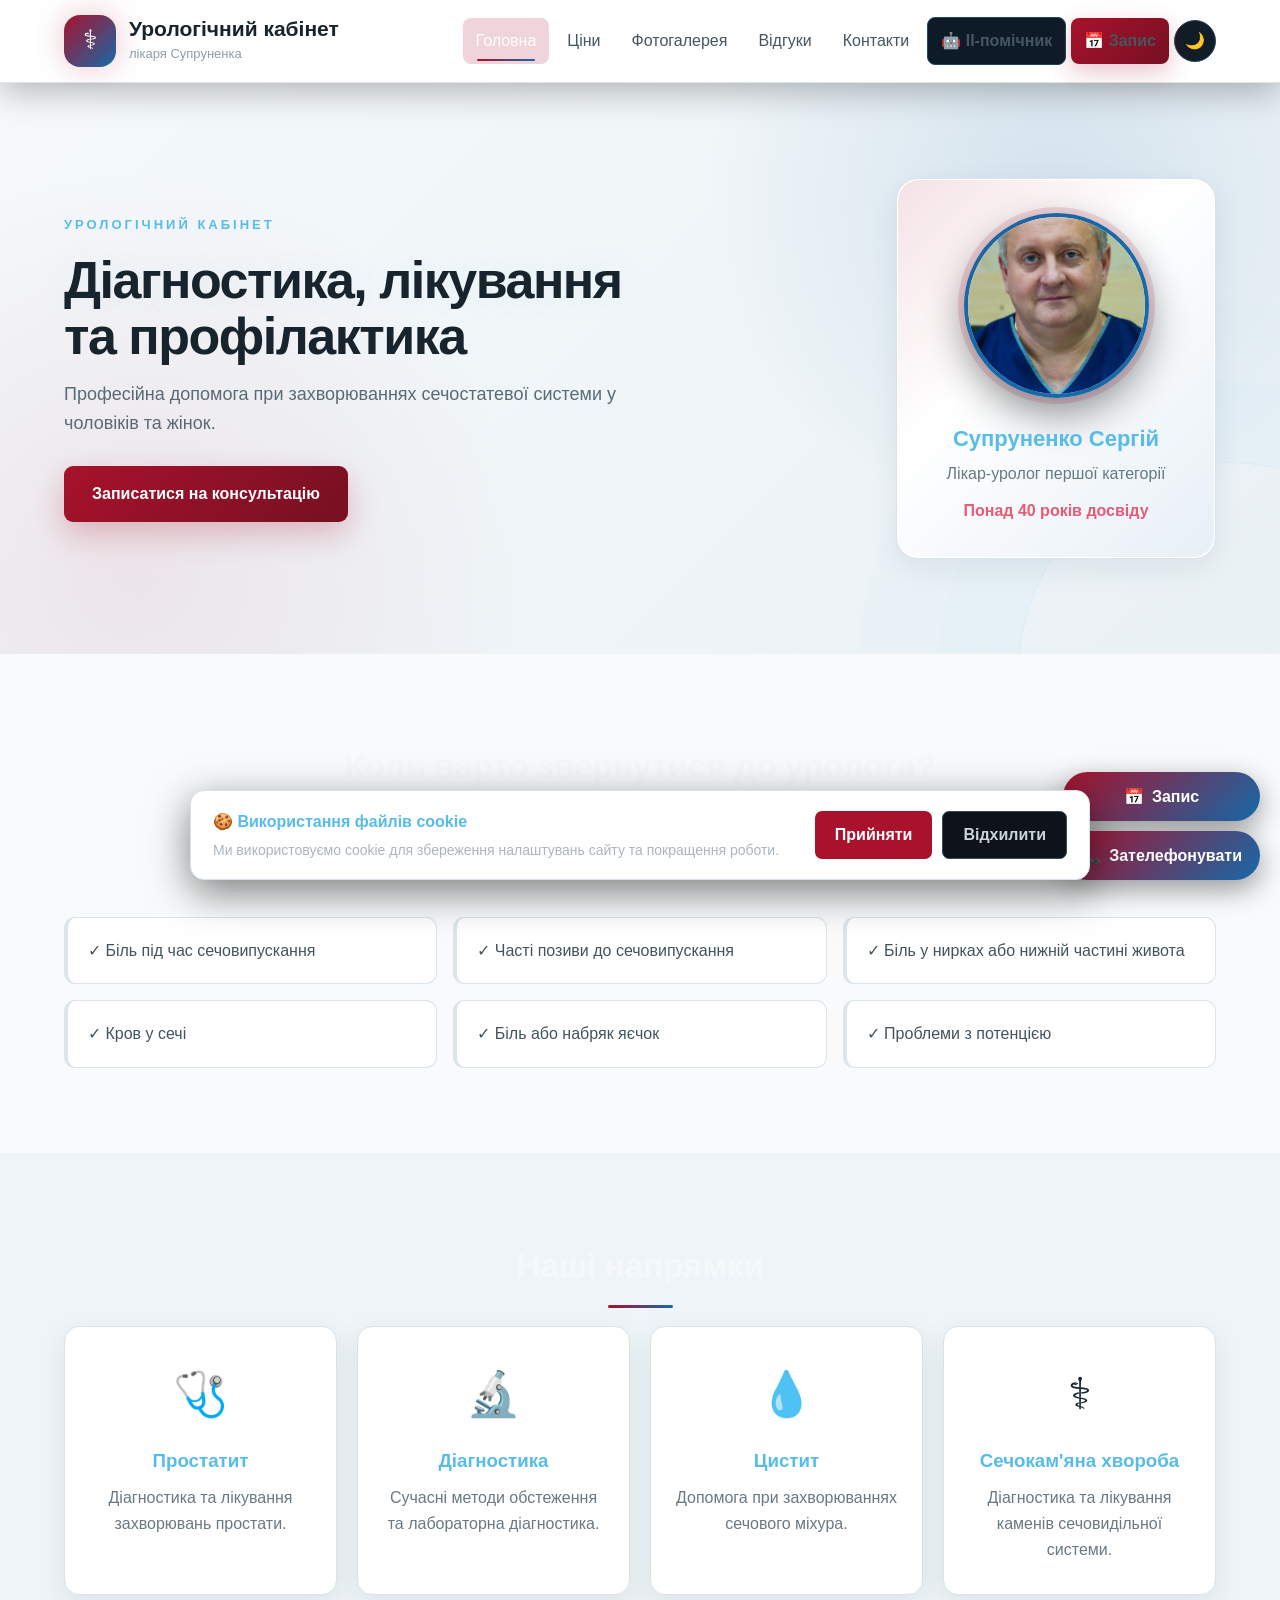
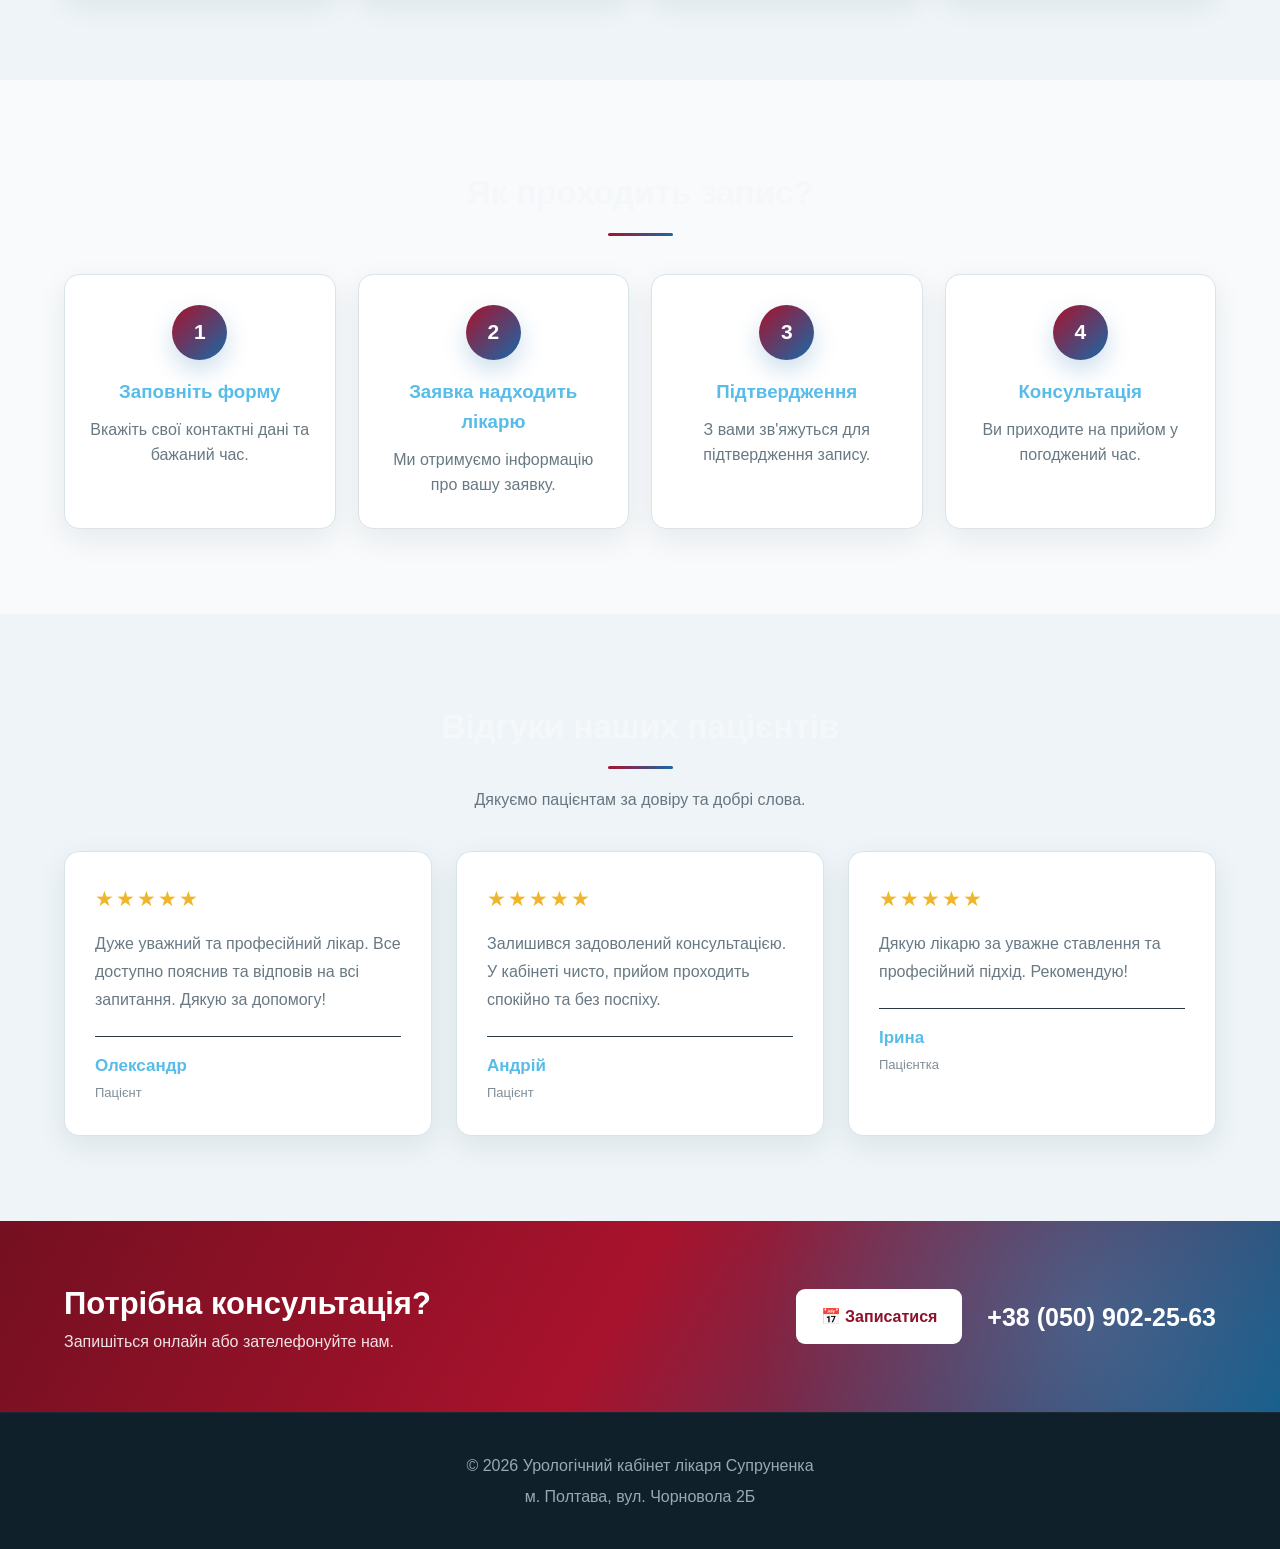
==== commit 510d2e3e: "PUSESSSSS" ====
--- a/index.html
+++ b/index.html
@@ -3,549 +3,170 @@
 <head>
     <meta charset="UTF-8">
     <meta name="viewport" content="width=device-width, initial-scale=1.0">
-
     <title>Урологічний кабінет лікаря Супруненка</title>
-
     <link rel="stylesheet" href="style.css">
 </head>
-
 <body>
 
 <header>
     <div class="container header">
-
         <div class="logo">
             <div class="logo-icon">⚕</div>
-
             <div>
                 <h1>Урологічний кабінет</h1>
                 <p>лікаря Супруненка</p>
             </div>
         </div>
-
         <nav>
             <a href="index.html" class="active">Головна</a>
             <a href="ceny.html">Ціни</a>
             <a href="fotogalereya.html">Фотогалерея</a>
             <a href="vidguky.html">Відгуки</a>
             <a href="kontakty.html">Контакти</a>
-
-            <a href="ai.html" class="ai-button">
-                🤖 ІІ-помічник
-            </a>
-
-            <a href="zapis.html" class="appointment-button">
-                📅 Запис
-            </a>
-
-            <button
-                class="theme-toggle"
-                id="themeToggle"
-                type="button"
-                aria-label="Перемкнути тему"
-                title="Перемкнути тему">
-                🌙
-            </button>
+            <a href="ai.html" class="ai-button">🤖 ІІ-помічник</a>
+            <a href="zapis.html" class="appointment-button">📅 Запис</a>
+            <button class="theme-toggle" id="themeToggle" type="button" aria-label="Перемкнути тему" title="Перемкнути тему">🌙</button>
         </nav>
-
     </div>
 </header>
 
-
-<!-- HERO -->
-
 <section class="hero">
-
     <div class="container hero-content">
-
         <div class="hero-text">
-
-            <p class="small-title">
-                УРОЛОГІЧНИЙ КАБІНЕТ
-            </p>
-
-            <h2>
-                Діагностика, лікування<br>
-                та профілактика
-            </h2>
-
-            <p>
-                Професійна допомога при захворюваннях
-                сечостатевої системи у чоловіків та жінок.
-            </p>
-
-            <a href="zapis.html" class="button">
-                Записатися на консультацію
-            </a>
-
+            <p class="small-title">УРОЛОГІЧНИЙ КАБІНЕТ</p>
+            <h2>Діагностика, лікування<br>та профілактика</h2>
+            <p>Професійна допомога при захворюваннях сечостатевої системи у чоловіків та жінок.</p>
+            <a href="zapis.html" class="button">Записатися на консультацію</a>
         </div>
 
-
         <div class="doctor-card">
-
             <div class="doctor-icon">
                 <img src="Dosent.jpeg" alt="Лікар Супруненко">
             </div>
-
-            <h3>
-                Супруненко Сергій
-            </h3>
-
-            <p>
-                Лікар-уролог першої категорії
-            </p>
-
-            <span>
-                Понад 40 років досвіду
-            </span>
-
+            <h3>Супруненко Сергій</h3>
+            <p>Лікар-уролог першої категорії</p>
+            <span>Понад 40 років досвіду</span>
         </div>
-
     </div>
-
 </section>
 
-
-<!-- СИМПТОМИ -->
-
 <section class="info">
-
     <div class="container">
-
-        <h2 class="section-title">
-            Коли варто звернутися до уролога?
-        </h2>
-
-        <p class="center-text">
-            Не варто відкладати відвідування лікаря.
-            Своєчасна діагностика допомагає швидше визначити
-            проблему та підібрати необхідне лікування.
-        </p>
-
+        <h2 class="section-title">Коли варто звернутися до уролога?</h2>
+        <p class="center-text">Не варто відкладати відвідування лікаря. Своєчасна діагностика допомагає швидше визначити проблему та підібрати необхідне лікування.</p>
         <div class="symptoms">
-
             <div>✓ Біль під час сечовипускання</div>
             <div>✓ Часті позиви до сечовипускання</div>
             <div>✓ Біль у нирках або нижній частині живота</div>
             <div>✓ Кров у сечі</div>
             <div>✓ Біль або набряк яєчок</div>
             <div>✓ Проблеми з потенцією</div>
-
         </div>
-
     </div>
-
 </section>
 
-
-<!-- НАПРЯМКИ -->
-
 <section class="services">
-
     <div class="container">
-
-        <h2 class="section-title">
-            Наші напрямки
-        </h2>
-
+        <h2 class="section-title">Наші напрямки</h2>
         <div class="cards">
-
-            <div class="card">
-                <div class="card-icon">🩺</div>
-
-                <h3>Простатит</h3>
-
-                <p>
-                    Діагностика та лікування захворювань простати.
-                </p>
-            </div>
-
-
-            <div class="card">
-                <div class="card-icon">🔬</div>
-
-                <h3>Діагностика</h3>
-
-                <p>
-                    Сучасні методи обстеження та лабораторна діагностика.
-                </p>
-            </div>
-
-
-            <div class="card">
-                <div class="card-icon">💧</div>
-
-                <h3>Цистит</h3>
-
-                <p>
-                    Допомога при захворюваннях сечового міхура.
-                </p>
-            </div>
-
-
-            <div class="card">
-                <div class="card-icon">⚕</div>
-
-                <h3>Сечокам'яна хвороба</h3>
-
-                <p>
-                    Діагностика та лікування каменів
-                    сечовидільної системи.
-                </p>
-            </div>
-
+            <div class="card"><div class="card-icon">🩺</div><h3>Простатит</h3><p>Діагностика та лікування захворювань простати.</p></div>
+            <div class="card"><div class="card-icon">🔬</div><h3>Діагностика</h3><p>Сучасні методи обстеження та лабораторна діагностика.</p></div>
+            <div class="card"><div class="card-icon">💧</div><h3>Цистит</h3><p>Допомога при захворюваннях сечового міхура.</p></div>
+            <div class="card"><div class="card-icon">⚕</div><h3>Сечокам'яна хвороба</h3><p>Діагностика та лікування каменів сечовидільної системи.</p></div>
         </div>
-
     </div>
-
 </section>
 
-
-<!-- ЯК ПРОХОДИТЬ ЗАПИС -->
-
 <section class="how-it-works">
-
     <div class="container">
-
-        <h2 class="section-title">
-            Як проходить запис?
-        </h2>
-
+        <h2 class="section-title">Як проходить запис?</h2>
         <div class="steps">
-
-            <div class="step">
-                <div class="step-number">1</div>
-
-                <h3>Заповніть форму</h3>
-
-                <p>
-                    Вкажіть свої контактні дані та бажаний час.
-                </p>
-            </div>
-
-
-            <div class="step">
-                <div class="step-number">2</div>
-
-                <h3>Заявка надходить лікарю</h3>
-
-                <p>
-                    Ми отримуємо інформацію про вашу заявку.
-                </p>
-            </div>
-
-
-            <div class="step">
-                <div class="step-number">3</div>
-
-                <h3>Підтвердження</h3>
-
-                <p>
-                    З вами зв'яжуться для підтвердження запису.
-                </p>
-            </div>
-
-
-            <div class="step">
-                <div class="step-number">4</div>
-
-                <h3>Консультація</h3>
-
-                <p>
-                    Ви приходите на прийом у погоджений час.
-                </p>
-            </div>
-
+            <div class="step"><div class="step-number">1</div><h3>Заповніть форму</h3><p>Вкажіть свої контактні дані та бажаний час.</p></div>
+            <div class="step"><div class="step-number">2</div><h3>Заявка надходить лікарю</h3><p>Ми отримуємо інформацію про вашу заявку.</p></div>
+            <div class="step"><div class="step-number">3</div><h3>Підтвердження</h3><p>З вами зв'яжуться для підтвердження запису.</p></div>
+            <div class="step"><div class="step-number">4</div><h3>Консультація</h3><p>Ви приходите на прийом у погоджений час.</p></div>
         </div>
-
     </div>
-
 </section>
 
-
-<!-- ВІДГУКИ -->
-
 <section class="reviews">
-
     <div class="container">
-
-        <h2 class="section-title">
-            Відгуки наших пацієнтів
-        </h2>
-
-        <p class="center-text">
-            Дякуємо пацієнтам за довіру та добрі слова.
-        </p>
-
+        <h2 class="section-title">Відгуки наших пацієнтів</h2>
+        <p class="center-text">Дякуємо пацієнтам за довіру та добрі слова.</p>
         <div class="reviews-grid">
-
-            <div class="review-card">
-
-                <div class="review-stars">
-                    ★★★★★
-                </div>
-
-                <p class="review-text">
-                    Дуже уважний та професійний лікар.
-                    Все доступно пояснив та відповів
-                    на всі запитання. Дякую за допомогу!
-                </p>
-
-                <div class="review-author">
-                    <strong>Олександр</strong>
-                    <span>Пацієнт</span>
-                </div>
-
-            </div>
-
-
-            <div class="review-card">
-
-                <div class="review-stars">
-                    ★★★★★
-                </div>
-
-                <p class="review-text">
-                    Залишився задоволений консультацією.
-                    У кабінеті чисто, прийом проходить
-                    спокійно та без поспіху.
-                </p>
-
-                <div class="review-author">
-                    <strong>Андрій</strong>
-                    <span>Пацієнт</span>
-                </div>
-
-            </div>
-
-
-            <div class="review-card">
-
-                <div class="review-stars">
-                    ★★★★★
-                </div>
-
-                <p class="review-text">
-                    Дякую лікарю за уважне ставлення
-                    та професійний підхід.
-                    Рекомендую!
-                </p>
-
-                <div class="review-author">
-                    <strong>Ірина</strong>
-                    <span>Пацієнтка</span>
-                </div>
-
-            </div>
-
+            <div class="review-card"><div class="review-stars">★★★★★</div><p class="review-text">Дуже уважний та професійний лікар. Все доступно пояснив та відповів на всі запитання. Дякую за допомогу!</p><div class="review-author"><strong>Олександр</strong><span>Пацієнт</span></div></div>
+            <div class="review-card"><div class="review-stars">★★★★★</div><p class="review-text">Залишився задоволений консультацією. У кабінеті чисто, прийом проходить спокійно та без поспіху.</p><div class="review-author"><strong>Андрій</strong><span>Пацієнт</span></div></div>
+            <div class="review-card"><div class="review-stars">★★★★★</div><p class="review-text">Дякую лікарю за уважне ставлення та професійний підхід. Рекомендую!</p><div class="review-author"><strong>Ірина</strong><span>Пацієнтка</span></div></div>
         </div>
-
     </div>
-
 </section>
 
-
-<!-- ЗАПИС -->
-
 <section class="appointment">
-
     <div class="container appointment-box">
-
         <div>
-            <h2>
-                Потрібна консультація?
-            </h2>
-
-            <p>
-                Запишіться онлайн або зателефонуйте нам.
-            </p>
+            <h2>Потрібна консультація?</h2>
+            <p>Запишіться онлайн або зателефонуйте нам.</p>
         </div>
-
-
         <div class="appointment-buttons">
-
-            <a href="zapis.html" class="appointment-button">
-                📅 Записатися
-            </a>
-
-            <a href="tel:+380509022563" class="phone">
-                +38 (050) 902-25-63
-            </a>
-
+            <a href="zapis.html" class="appointment-button">📅 Записатися</a>
+            <a href="tel:+380509022563" class="phone">+38 (050) 902-25-63</a>
         </div>
-
     </div>
-
 </section>
 
-
-<!-- FOOTER -->
-
 <footer>
-
     <div class="container">
-
-        <p>
-            © 2026 Урологічний кабінет лікаря Супруненка
-        </p>
-
-        <p>
-            м. Полтава, вул. Чорновола 2Б
-        </p>
-
+        <p>© 2026 Урологічний кабінет лікаря Супруненка</p>
+        <p>м. Полтава, вул. Чорновола 2Б</p>
     </div>
-
 </footer>
 
-
-<!-- ПЛАВАЮЩИЕ КНОПКИ -->
-
 <div class="floating-buttons">
-
-    <a href="zapis.html" class="floating-button">
-        📅
-        <span>Запис</span>
-    </a>
-
-    <a href="tel:+380509022563" class="floating-button">
-        📞
-        <span>Зателефонувати</span>
-    </a>
-
+    <a href="zapis.html" class="floating-button">📅 <span>Запис</span></a>
+    <a href="tel:+380509022563" class="floating-button">📞 <span>Зателефонувати</span></a>
 </div>
 
-
-<!-- COOKIE -->
-
 <div class="cookie-banner" id="cookieBanner">
-
     <div class="cookie-text">
-
-        <strong>
-            🍪 Використання файлів cookie
-        </strong>
-
-        <p>
-            Ми використовуємо cookie для збереження
-            налаштувань сайту та покращення роботи.
-        </p>
-
+        <strong>🍪 Використання файлів cookie</strong>
+        <p>Ми використовуємо cookie для збереження налаштувань сайту та покращення роботи.</p>
     </div>
-
-
     <div class="cookie-buttons">
-
-        <button
-            id="acceptCookies"
-            class="cookie-accept"
-            type="button">
-            Прийняти
-        </button>
-
-        <button
-            id="rejectCookies"
-            class="cookie-reject"
-            type="button">
-            Відхилити
-        </button>
-
+        <button id="acceptCookies" class="cookie-accept" type="button">Прийняти</button>
+        <button id="rejectCookies" class="cookie-reject" type="button">Відхилити</button>
     </div>
-
 </div>
 
-
 <script>
-
-/* =========================================
-   ТЕМНА / СВІТЛА ТЕМА
-========================================= */
-
 const themeToggle = document.getElementById("themeToggle");
-
 const savedTheme = localStorage.getItem("theme");
 
 if (savedTheme === "dark") {
-
     document.body.classList.add("dark-mode");
-
     themeToggle.textContent = "☀️";
-
-} else {
-
-    themeToggle.textContent = "🌙";
-
 }
 
-
-themeToggle.addEventListener("click", function () {
-
+themeToggle.addEventListener("click", () => {
     document.body.classList.toggle("dark-mode");
-
-    if (document.body.classList.contains("dark-mode")) {
-
-        localStorage.setItem("theme", "dark");
-
-        themeToggle.textContent = "☀️";
-
-    } else {
-
-        localStorage.setItem("theme", "light");
-
-        themeToggle.textContent = "🌙";
-
-    }
-
+    const dark = document.body.classList.contains("dark-mode");
+    localStorage.setItem("theme", dark ? "dark" : "light");
+    themeToggle.textContent = dark ? "☀️" : "🌙";
 });
 
+const cookieBanner = document.getElementById("cookieBanner");
+const cookieChoice = localStorage.getItem("cookieChoice");
 
-/* =========================================
-   COOKIE
-========================================= */
+if (cookieChoice) cookieBanner.classList.add("hidden");
 
-const cookieBanner =
-    document.getElementById("cookieBanner");
-
-const acceptCookies =
-    document.getElementById("acceptCookies");
-
-const rejectCookies =
-    document.getElementById("rejectCookies");
-
-
-const cookieChoice =
-    localStorage.getItem("cookieChoice");
-
-
-if (cookieChoice) {
-
+document.getElementById("acceptCookies").addEventListener("click", () => {
+    localStorage.setItem("cookieChoice", "accepted");
     cookieBanner.classList.add("hidden");
-
-}
-
-
-acceptCookies.addEventListener("click", function () {
-
-    localStorage.setItem(
-        "cookieChoice",
-        "accepted"
-    );
-
-    cookieBanner.classList.add("hidden");
-
 });
 
-
-rejectCookies.addEventListener("click", function () {
-
-    localStorage.setItem(
-        "cookieChoice",
-        "rejected"
-    );
-
+document.getElementById("rejectCookies").addEventListener("click", () => {
+    localStorage.setItem("cookieChoice", "rejected");
     cookieBanner.classList.add("hidden");
-
 });
-
 </script>
 
 </body>
--- a/style.css
+++ b/style.css
@@ -1,1673 +1,2846 @@
-* {
-    margin: 0;
-    padding: 0;
-    box-sizing: border-box;
-}
-
-html {
-    scroll-behavior: smooth;
-}
-
-body {
-    font-family: Arial, Helvetica, sans-serif;
-    color: #333;
-    background: #fff;
-    line-height: 1.6;
-    transition: background 0.3s ease, color 0.3s ease;
-}
-
-.container {
-    width: 90%;
-    max-width: 1150px;
-    margin: auto;
-}
-
-
-/* =====================================================
+/* =========================================================
+   UROLOG SUPRUNENKO — PREMIUM DARK MEDICAL DESIGN
+   Бордовий + медичний синій + графіт
+========================================================= */
+
+:root{
+    --bg:#080b10;
+    --bg-2:#0d1219;
+    --surface:#111821;
+    --surface-2:#151e28;
+    --surface-3:#1a2631;
+    --line:#263543;
+    --text:#eef4f8;
+    --muted:#9aa9b5;
+
+    --blue:#1769a8;
+    --blue-light:#58bce9;
+
+    --red:#a8122c;
+    --red-light:#d32645;
+
+    --shadow:0 18px 50px rgba(0,0,0,.35);
+}
+
+*{
+    margin:0;
+    padding:0;
+    box-sizing:border-box;
+}
+
+html{
+    scroll-behavior:smooth;
+}
+
+body{
+    font-family:Arial,Helvetica,sans-serif;
+    color:var(--text);
+    background:var(--bg);
+    line-height:1.6;
+    transition:.3s;
+}
+
+a{
+    color:inherit;
+}
+
+button,
+input,
+select,
+textarea{
+    font:inherit;
+}
+
+.container{
+    width:90%;
+    max-width:1180px;
+    margin:auto;
+}
+
+
+/* =========================================================
    HEADER
-===================================================== */
-
-header {
-    background: #fff;
-    border-bottom: 1px solid #e5e5e5;
-    box-shadow: 0 2px 10px rgba(0,0,0,0.05);
-    transition: 0.3s;
-}
-
-.header {
-    min-height: 90px;
-    display: flex;
-    align-items: center;
-    justify-content: space-between;
-    gap: 30px;
-}
-
-.logo {
-    display: flex;
-    align-items: center;
-    gap: 12px;
-}
-
-.logo-icon {
-    width: 52px;
-    height: 52px;
-    border-radius: 50%;
-    background: #087fc1;
-    color: white;
-    display: flex;
-    align-items: center;
-    justify-content: center;
-    font-size: 28px;
-    flex-shrink: 0;
-}
-
-.logo h1 {
-    color: #0877b5;
-    font-size: 22px;
-    font-weight: 600;
-}
-
-.logo p {
-    color: #777;
-    font-size: 14px;
-}
-
-
-/* =====================================================
-   MENU
-===================================================== */
-
-nav {
-    display: flex;
-    align-items: center;
-    gap: 5px;
-    flex-wrap: wrap;
-    justify-content: flex-end;
-}
-
-nav a {
-    text-decoration: none;
-    color: #444;
-    padding: 12px 16px;
-    border-radius: 5px;
-    transition: 0.25s;
-    white-space: nowrap;
+========================================================= */
+
+header{
+    position:sticky;
+    top:0;
+    z-index:5000;
+    background:rgba(8,11,16,.92);
+    backdrop-filter:blur(16px);
+    border-bottom:1px solid rgba(88,188,233,.12);
+    box-shadow:0 8px 35px rgba(0,0,0,.28);
+}
+
+.header{
+    min-height:82px;
+    display:flex;
+    align-items:center;
+    justify-content:space-between;
+    gap:25px;
+}
+
+.logo{
+    display:flex;
+    align-items:center;
+    gap:13px;
+    text-decoration:none;
+}
+
+.logo-icon{
+    width:52px;
+    height:52px;
+    border-radius:16px;
+    display:flex;
+    align-items:center;
+    justify-content:center;
+
+    background:linear-gradient(
+        135deg,
+        var(--red),
+        var(--blue)
+    );
+
+    color:white;
+    font-size:27px;
+
+    box-shadow:
+        0 0 30px rgba(168,18,44,.25);
+}
+
+.logo h1{
+    color:#fff;
+    font-size:21px;
+    line-height:1.15;
+}
+
+.logo p{
+    color:#8e9ca8;
+    font-size:13px;
+    margin-top:3px;
+}
+
+nav{
+    display:flex;
+    align-items:center;
+    justify-content:flex-end;
+    gap:5px;
+    flex-wrap:wrap;
+}
+
+nav a{
+    position:relative;
+    text-decoration:none;
+    color:#cbd5dc;
+    padding:10px 13px;
+    border-radius:8px;
+    transition:.25s;
+    white-space:nowrap;
 }
 
 nav a:hover,
-nav a.active {
-    background: #087fc1;
-    color: white;
-}
-
-
-/* =====================================================
-   AI BUTTON
-===================================================== */
-
-nav a.ai-button {
-    display: inline-flex;
-    align-items: center;
-    justify-content: center;
-    min-height: 42px;
-    padding: 0 15px;
-    background: #eaf7fd;
-    color: #0877b5;
-    border: 1px solid #b9e3f4;
-    font-weight: 600;
-}
-
-nav a.ai-button:hover {
-    background: #087fc1;
-    color: white;
-}
-
-
-/* =====================================================
-   APPOINTMENT BUTTON
-===================================================== */
-
-nav a.appointment-button {
-    display: inline-flex;
-    align-items: center;
-    justify-content: center;
-    min-height: 42px;
-    padding: 0 15px;
-    background: #087fc1;
-    color: white;
-    font-weight: 600;
-}
-
-nav a.appointment-button:hover {
-    background: #05679d;
-}
-
-
-/* =====================================================
-   THEME BUTTON
-===================================================== */
-
-.theme-toggle {
-    width: 42px;
-    height: 42px;
-
-    border: 1px solid #b9e3f4;
-    border-radius: 50%;
-
-    background: #eaf7fd;
-    color: #0877b5;
-
-    font-size: 20px;
-
-    display: inline-flex;
-    align-items: center;
-    justify-content: center;
-
-    cursor: pointer;
-
-    transition:
-        background 0.25s,
-        color 0.25s,
-        transform 0.25s;
-
-    flex-shrink: 0;
-}
-
-.theme-toggle:hover {
-    background: #087fc1;
-    color: white;
-    transform: rotate(15deg);
-}
-
-
-/* =====================================================
+nav a.active{
+    color:white;
+    background:rgba(168,18,44,.18);
+}
+
+nav a.active::after{
+    content:"";
+    position:absolute;
+    left:14px;
+    right:14px;
+    bottom:3px;
+    height:2px;
+    border-radius:5px;
+    background:linear-gradient(
+        90deg,
+        var(--red),
+        var(--blue)
+    );
+}
+
+nav a.ai-button{
+    color:var(--blue-light);
+    background:#0d1b28;
+    border:1px solid #214761;
+    font-weight:700;
+}
+
+nav a.ai-button:hover{
+    background:var(--blue);
+    border-color:var(--blue);
+    color:white;
+}
+
+nav a.appointment-button{
+    color:white;
+    background:linear-gradient(
+        135deg,
+        var(--red),
+        #761022
+    );
+    font-weight:700;
+
+    box-shadow:
+        0 8px 24px rgba(168,18,44,.25);
+}
+
+nav a.appointment-button:hover{
+    transform:translateY(-2px);
+
+    box-shadow:
+        0 12px 30px rgba(168,18,44,.38);
+}
+
+.theme-toggle{
+    width:42px;
+    height:42px;
+
+    border:1px solid #29475c;
+    border-radius:50%;
+
+    background:#101d28;
+    color:var(--blue-light);
+
+    cursor:pointer;
+
+    display:inline-flex;
+    align-items:center;
+    justify-content:center;
+
+    transition:.25s;
+}
+
+.theme-toggle:hover{
+    background:var(--blue);
+    color:white;
+
+    transform:
+        rotate(12deg)
+        scale(1.05);
+}
+
+
+/* =========================================================
    HERO
-===================================================== */
-
-.hero {
-    background: linear-gradient(120deg, #eaf7fd, #fff);
-    padding: 80px 0;
-    transition: 0.3s;
-}
-
-.hero-content {
-    display: flex;
-    align-items: center;
-    justify-content: space-between;
-    gap: 50px;
-}
-
-.hero-text {
-    max-width: 650px;
-}
-
-.small-title {
-    color: #087fc1;
-    font-size: 14px;
-    font-weight: bold;
-    letter-spacing: 2px;
-}
-
-.hero h2 {
-    color: #155b7c;
-    font-size: 46px;
-    line-height: 1.15;
-    margin: 15px 0;
-}
-
-.hero-content p {
-    color: #666;
-    font-size: 18px;
-}
-
-.button {
-    display: inline-block;
-    margin-top: 25px;
-    padding: 14px 28px;
-
-    background: #087fc1;
-    color: white;
-
-    text-decoration: none;
-    border-radius: 5px;
-
-    transition: 0.25s;
-}
-
-.button:hover {
-    background: #05679d;
-    transform: translateY(-2px);
-}
-
-
-/* =====================================================
-   DOCTOR
-===================================================== */
-
-.doctor-card {
-    min-width: 300px;
-    padding: 35px;
-
-    text-align: center;
-
-    background: white;
-    border-radius: 12px;
-
-    box-shadow: 0 8px 30px rgba(0,0,0,0.1);
-
-    transition: 0.3s;
-}
-
-.doctor-icon img {
-    width: 180px;
-    height: 180px;
-
-    object-fit: cover;
-
-    border-radius: 50%;
-}
-
-.doctor-card h3 {
-    color: #0877b5;
-    margin: 10px 0;
-}
-
-.doctor-card p {
-    color: #666;
-}
-
-.doctor-card span {
-    display: block;
-    margin-top: 10px;
-    color: #087fc1;
-}
-
-
-/* =====================================================
+========================================================= */
+
+.hero{
+    position:relative;
+    overflow:hidden;
+    padding:95px 0;
+
+    background:
+        radial-gradient(
+            circle at 82% 18%,
+            rgba(23,105,168,.25),
+            transparent 30%
+        ),
+        radial-gradient(
+            circle at 10% 85%,
+            rgba(168,18,44,.20),
+            transparent 32%
+        ),
+        linear-gradient(
+            135deg,
+            #10161e,
+            #080b10 70%
+        );
+}
+
+.hero::before{
+    content:"";
+    position:absolute;
+
+    width:420px;
+    height:420px;
+
+    right:-160px;
+    bottom:-230px;
+
+    border:1px solid rgba(88,188,233,.12);
+    border-radius:50%;
+
+    box-shadow:
+        0 0 0 80px rgba(88,188,233,.025),
+        0 0 0 160px rgba(88,188,233,.018);
+}
+
+.hero-content{
+    position:relative;
+
+    display:flex;
+    align-items:center;
+    justify-content:space-between;
+
+    gap:70px;
+}
+
+.hero-text{
+    max-width:680px;
+}
+
+.small-title{
+    color:var(--blue-light);
+    font-size:13px;
+    font-weight:800;
+    letter-spacing:3px;
+}
+
+.hero h2{
+    margin:16px 0;
+
+    color:white;
+
+    font-size:52px;
+    line-height:1.08;
+
+    letter-spacing:-1.5px;
+}
+
+.hero h2::first-line{
+    text-shadow:
+        0 0 35px rgba(88,188,233,.08);
+}
+
+.hero-content > .hero-text > p:not(.small-title){
+    color:#aab7c1;
+    font-size:18px;
+    max-width:620px;
+}
+
+.button{
+    display:inline-flex;
+    align-items:center;
+    justify-content:center;
+
+    margin-top:28px;
+    padding:15px 28px;
+
+    border-radius:9px;
+
+    background:
+        linear-gradient(
+            135deg,
+            var(--red),
+            #761022
+        );
+
+    color:white;
+    text-decoration:none;
+    font-weight:800;
+
+    box-shadow:
+        0 12px 30px rgba(168,18,44,.25);
+
+    transition:.25s;
+}
+
+.button:hover{
+    transform:translateY(-3px);
+
+    box-shadow:
+        0 17px 38px rgba(168,18,44,.38);
+}
+
+
+/* =========================================================
+   DOCTOR CARD
+========================================================= */
+
+.doctor-card{
+    position:relative;
+
+    min-width:320px;
+
+    padding:34px 38px;
+
+    text-align:center;
+
+    background:
+        linear-gradient(
+            145deg,
+            #151e28,
+            #0e141c
+        );
+
+    border:1px solid #2a3b49;
+    border-radius:22px;
+
+    box-shadow:
+        var(--shadow),
+        0 0 50px rgba(23,105,168,.08);
+
+    transition:.3s;
+}
+
+.doctor-card::before{
+    content:"";
+
+    position:absolute;
+    inset:1px;
+
+    border-radius:21px;
+
+    pointer-events:none;
+
+    background:
+        linear-gradient(
+            135deg,
+            rgba(168,18,44,.12),
+            transparent 40%,
+            rgba(23,105,168,.1)
+        );
+}
+
+.doctor-card:hover{
+    transform:translateY(-7px);
+    border-color:#3d6178;
+}
+
+.doctor-icon img{
+    width:185px;
+    height:185px;
+
+    object-fit:cover;
+
+    border-radius:50%;
+
+    border:4px solid var(--blue);
+
+    box-shadow:
+        0 0 0 6px rgba(168,18,44,.14),
+        0 15px 40px rgba(0,0,0,.45);
+}
+
+.doctor-card h3{
+    position:relative;
+
+    color:var(--blue-light);
+
+    margin:15px 0 5px;
+
+    font-size:22px;
+}
+
+.doctor-card p{
+    color:#aab7c1;
+}
+
+.doctor-card span{
+    display:inline-block;
+
+    margin-top:12px;
+
+    color:#f05a73;
+
+    font-weight:700;
+}
+
+
+/* =========================================================
    SECTIONS
-===================================================== */
+========================================================= */
 
 .info,
 .services,
 .gallery,
 .contacts,
-.prices {
-    padding: 70px 0;
-}
-
-.info {
-    background: #fff;
-}
-
-.services {
-    background: #f5fafc;
-}
-
-.section-title {
-    text-align: center;
-    color: #155b7c;
-    font-size: 32px;
-    margin-bottom: 20px;
-}
-
-.center-text {
-    max-width: 800px;
-    margin: 0 auto 35px;
-
-    text-align: center;
-
-    color: #666;
-}
-
-
-/* =====================================================
+.prices{
+    padding:85px 0;
+}
+
+.info,
+.how-it-works{
+    background:#080b10;
+}
+
+.services,
+.reviews,
+.ai-section{
+    background:#0e141c;
+}
+
+.section-title{
+    text-align:center;
+
+    color:#f5f8fa;
+
+    font-size:34px;
+
+    margin-bottom:18px;
+
+    letter-spacing:-.5px;
+}
+
+.section-title::after{
+    content:"";
+
+    display:block;
+
+    width:65px;
+    height:3px;
+
+    margin:13px auto 0;
+
+    border-radius:10px;
+
+    background:
+        linear-gradient(
+            90deg,
+            var(--red),
+            var(--blue)
+        );
+}
+
+.center-text{
+    max-width:800px;
+
+    margin:
+        0 auto 38px;
+
+    text-align:center;
+
+    color:var(--muted);
+}
+
+
+/* =========================================================
    SYMPTOMS
-===================================================== */
-
-.symptoms {
-    display: grid;
-    grid-template-columns: repeat(3, 1fr);
-    gap: 15px;
-}
-
-.symptoms div {
-    padding: 18px;
-
-    background: #f4faff;
-
-    border-left: 4px solid #087fc1;
-
-    transition: 0.25s;
-}
-
-.symptoms div:hover {
-    transform: translateY(-2px);
-    box-shadow: 0 5px 15px rgba(0,0,0,0.06);
-}
-
-
-/* =====================================================
-   CARDS
-===================================================== */
-
-.cards {
-    display: grid;
-    grid-template-columns: repeat(4, 1fr);
-    gap: 20px;
-}
-
-.card {
-    padding: 30px 20px;
-
-    background: white;
-
-    border-radius: 8px;
-
-    text-align: center;
-
-    box-shadow: 0 4px 18px rgba(0,0,0,0.07);
-
-    transition: 0.25s;
-}
-
-.card:hover {
-    transform: translateY(-5px);
-}
-
-.card-icon {
-    font-size: 45px;
-    margin-bottom: 15px;
-}
-
-.card h3 {
-    color: #0877b5;
-    margin-bottom: 10px;
-}
-
-.card p {
-    color: #777;
-}
-
-
-/* =====================================================
-   HOW IT WORKS
-===================================================== */
-
-.how-it-works {
-    padding: 70px 0;
-    background: #fff;
-}
-
-.steps {
-    display: grid;
-    grid-template-columns: repeat(4, 1fr);
-    gap: 25px;
-    margin-top: 35px;
-}
-
-.step {
-    padding: 30px 20px;
-
-    text-align: center;
-
-    background: #f5fafc;
-
-    border-radius: 10px;
-
-    box-shadow: 0 4px 18px rgba(0,0,0,0.06);
-
-    transition: 0.25s;
-}
-
-.step:hover {
-    transform: translateY(-4px);
-}
-
-.step-number {
-    width: 50px;
-    height: 50px;
-
-    margin: 0 auto 15px;
-
-    border-radius: 50%;
-
-    background: #087fc1;
-    color: white;
-
-    display: flex;
-    align-items: center;
-    justify-content: center;
-
-    font-size: 22px;
-    font-weight: bold;
-}
-
-.step h3 {
-    color: #0877b5;
-    margin-bottom: 10px;
-}
-
-.step p {
-    color: #777;
-}
-
-
-/* =====================================================
+========================================================= */
+
+.symptoms{
+    display:grid;
+
+    grid-template-columns:
+        repeat(3,1fr);
+
+    gap:16px;
+}
+
+.symptoms div{
+    padding:20px;
+
+    color:#dbe3e8;
+
+    background:
+        linear-gradient(
+            145deg,
+            #121a22,
+            #0d131a
+        );
+
+    border:1px solid #263641;
+    border-left:4px solid var(--red);
+
+    border-radius:11px;
+
+    transition:.25s;
+}
+
+.symptoms div:hover{
+    transform:translateY(-4px);
+
+    border-left-color:
+        var(--blue-light);
+
+    box-shadow:
+        0 12px 30px rgba(0,0,0,.28);
+}
+
+
+/* =========================================================
+   SERVICE CARDS
+========================================================= */
+
+.cards{
+    display:grid;
+
+    grid-template-columns:
+        repeat(4,1fr);
+
+    gap:20px;
+}
+
+.card{
+    position:relative;
+    overflow:hidden;
+
+    padding:32px 22px;
+
+    text-align:center;
+
+    background:
+        linear-gradient(
+            145deg,
+            #151e27,
+            #10161e
+        );
+
+    border:1px solid #293946;
+
+    border-radius:15px;
+
+    box-shadow:
+        0 8px 25px rgba(0,0,0,.22);
+
+    transition:.3s;
+}
+
+.card::before{
+    content:"";
+
+    position:absolute;
+
+    left:0;
+    top:0;
+
+    width:100%;
+    height:3px;
+
+    background:
+        linear-gradient(
+            90deg,
+            var(--red),
+            var(--blue)
+        );
+
+    transform:scaleX(0);
+
+    transform-origin:left;
+
+    transition:.3s;
+}
+
+.card:hover{
+    transform:translateY(-8px);
+
+    border-color:#3a5567;
+
+    box-shadow:
+        0 18px 40px rgba(0,0,0,.35);
+}
+
+.card:hover::before{
+    transform:scaleX(1);
+}
+
+.card-icon{
+    font-size:44px;
+    margin-bottom:16px;
+}
+
+.card h3{
+    color:var(--blue-light);
+    margin-bottom:10px;
+}
+
+.card p{
+    color:#9ba9b4;
+}
+
+
+/* =========================================================
+   STEPS
+========================================================= */
+
+.how-it-works{
+    padding:85px 0;
+}
+
+.steps{
+    position:relative;
+
+    display:grid;
+
+    grid-template-columns:
+        repeat(4,1fr);
+
+    gap:22px;
+
+    margin-top:38px;
+}
+
+.step{
+    padding:30px 20px;
+
+    text-align:center;
+
+    background:#111820;
+
+    border:1px solid #293945;
+
+    border-radius:15px;
+
+    transition:.3s;
+}
+
+.step:hover{
+    transform:translateY(-6px);
+
+    border-color:var(--red);
+}
+
+.step-number{
+    width:55px;
+    height:55px;
+
+    margin:0 auto 17px;
+
+    border-radius:50%;
+
+    background:
+        linear-gradient(
+            135deg,
+            var(--red),
+            var(--blue)
+        );
+
+    color:white;
+
+    display:flex;
+    align-items:center;
+    justify-content:center;
+
+    font-size:21px;
+    font-weight:800;
+
+    box-shadow:
+        0 10px 25px rgba(23,105,168,.22);
+}
+
+.step h3{
+    color:var(--blue-light);
+    margin-bottom:10px;
+}
+
+.step p{
+    color:#95a4af;
+}
+
+
+/* =========================================================
    REVIEWS
-===================================================== */
-
-.reviews {
-    padding: 70px 0;
-    background: #fff;
-}
-
-.reviews-grid {
-    display: grid;
-    grid-template-columns: repeat(3, 1fr);
-    gap: 25px;
-    margin-top: 35px;
-}
-
-.review-card {
-    background: #f5fafc;
-
-    border-radius: 10px;
-
-    padding: 30px;
-
-    box-shadow: 0 4px 18px rgba(0,0,0,0.07);
-
-    border: 1px solid #e5eeee;
-
-    transition: 0.25s;
-}
-
-.review-card:hover {
-    transform: translateY(-5px);
-    box-shadow: 0 8px 25px rgba(0,0,0,0.10);
-}
-
-.review-stars {
-    color: #f2b600;
-    font-size: 22px;
-    letter-spacing: 2px;
-    margin-bottom: 15px;
-}
-
-.review-text {
-    color: #555;
-    font-size: 16px;
-    line-height: 1.7;
-    margin-bottom: 20px;
-}
-
-.review-author {
-    border-top: 1px solid #dce9ed;
-    padding-top: 15px;
-}
-
-.review-author strong {
-    display: block;
-    color: #0877b5;
-    font-size: 17px;
-}
-
-.review-author span {
-    color: #888;
-    font-size: 13px;
-}
-
-
-/* =====================================================
-   APPOINTMENT
-===================================================== */
-
-.appointment {
-    padding: 50px 0;
-    background: #087fc1;
-    color: white;
-}
-
-.appointment-box {
-    display: flex;
-    justify-content: space-between;
-    align-items: center;
-    gap: 30px;
-}
-
-.appointment h2 {
-    font-size: 30px;
-}
-
-.appointment-buttons {
-    display: flex;
-    align-items: center;
-    gap: 25px;
-}
-
-.appointment-buttons .appointment-button {
-    display: inline-flex;
-    align-items: center;
-    justify-content: center;
-
-    padding: 14px 24px;
-
-    background: white;
-    color: #0877b5;
-
-    text-decoration: none;
-
-    border-radius: 6px;
-
-    font-weight: bold;
-    white-space: nowrap;
-
-    transition: 0.25s;
-}
-
-.appointment-buttons .appointment-button:hover {
-    background: #eaf7fd;
-}
-
-.phone {
-    color: white;
-    text-decoration: none;
-    font-size: 25px;
-    font-weight: bold;
-}
-
-
-/* =====================================================
-   PAGE HEADER
-===================================================== */
-
-.page-header {
-    padding: 60px 0;
-
-    background: linear-gradient(120deg, #eaf7fd, #fff);
-
-    text-align: center;
-}
-
-.page-header h2 {
-    color: #155b7c;
-    font-size: 40px;
-}
-
-.page-header p {
-    color: #777;
-}
-
-
-/* =====================================================
+========================================================= */
+
+.reviews{
+    padding:85px 0;
+}
+
+.reviews-grid{
+    display:grid;
+
+    grid-template-columns:
+        repeat(3,1fr);
+
+    gap:24px;
+
+    margin-top:38px;
+}
+
+.review-card{
+    padding:30px;
+
+    background:
+        linear-gradient(
+            145deg,
+            #151e27,
+            #10161d
+        );
+
+    border:1px solid #293945;
+
+    border-radius:15px;
+
+    box-shadow:
+        0 8px 25px rgba(0,0,0,.22);
+
+    transition:.3s;
+}
+
+.review-card:hover{
+    transform:translateY(-7px);
+
+    border-color:#315e7b;
+
+    box-shadow:
+        0 16px 35px rgba(0,0,0,.3);
+}
+
+.review-stars{
+    color:#f0b62a;
+
+    font-size:21px;
+
+    letter-spacing:2px;
+
+    margin-bottom:15px;
+}
+
+.review-text{
+    color:#b6c2ca;
+
+    font-size:16px;
+
+    line-height:1.75;
+
+    margin-bottom:22px;
+}
+
+.review-author{
+    border-top:1px solid #2a3944;
+
+    padding-top:15px;
+}
+
+.review-author strong{
+    display:block;
+
+    color:var(--blue-light);
+
+    font-size:17px;
+}
+
+.review-author span{
+    color:#7f8d98;
+
+    font-size:13px;
+}
+
+
+/* =========================================================
+   APPOINTMENT CTA
+========================================================= */
+
+.appointment{
+    position:relative;
+    overflow:hidden;
+
+    padding:58px 0;
+
+    color:white;
+
+    background:
+        radial-gradient(
+            circle at 85% 50%,
+            rgba(88,188,233,.25),
+            transparent 30%
+        ),
+        linear-gradient(
+            120deg,
+            #741021,
+            var(--red) 48%,
+            #125785
+        );
+}
+
+.appointment-box{
+    display:flex;
+
+    align-items:center;
+
+    justify-content:space-between;
+
+    gap:30px;
+}
+
+.appointment h2{
+    font-size:31px;
+}
+
+.appointment p{
+    opacity:.88;
+}
+
+.appointment-buttons{
+    display:flex;
+
+    align-items:center;
+
+    gap:25px;
+}
+
+.appointment-buttons .appointment-button{
+    display:inline-flex;
+
+    align-items:center;
+    justify-content:center;
+
+    padding:15px 25px;
+
+    background:white;
+
+    color:#8d1229;
+
+    text-decoration:none;
+
+    border-radius:9px;
+
+    font-weight:800;
+
+    transition:.25s;
+}
+
+.appointment-buttons .appointment-button:hover{
+    transform:translateY(-3px);
+
+    background:#edf7fc;
+}
+
+.phone{
+    color:white;
+
+    text-decoration:none;
+
+    font-size:25px;
+
+    font-weight:800;
+}
+
+
+/* =========================================================
+   INNER PAGE HEADER
+========================================================= */
+
+.page-header{
+    padding:70px 0;
+
+    text-align:center;
+
+    background:
+        radial-gradient(
+            circle at 50% 0%,
+            rgba(23,105,168,.22),
+            transparent 45%
+        ),
+        linear-gradient(
+            135deg,
+            #111821,
+            #080b10
+        );
+
+    border-bottom:1px solid #1d2a35;
+}
+
+.page-header h2{
+    color:white;
+
+    font-size:42px;
+}
+
+.page-header p{
+    color:#8f9ca7;
+
+    margin-top:6px;
+}
+
+
+/* =========================================================
    PRICES
-===================================================== */
-
-table {
-    width: 100%;
-
-    border-collapse: collapse;
-
-    background: white;
-
-    box-shadow: 0 4px 20px rgba(0,0,0,0.08);
-}
-
-th {
-    background: #087fc1;
-    color: white;
-
-    padding: 15px;
-
-    text-align: left;
-}
-
-td {
-    padding: 13px 15px;
-
-    border-bottom: 1px solid #eee;
-}
-
-tr:hover td {
-    background: #f5fbfe;
-}
-
-td:last-child {
-    font-weight: bold;
-    color: #0877b5;
-}
-
-.category td {
-    background: #eaf7fd;
-    color: #155b7c;
-    font-weight: bold;
-}
-
-.notice {
-    margin-top: 25px;
-
-    padding: 20px;
-
-    background: #fff8df;
-
-    border-left: 5px solid #e5b500;
-}
-
-
-/* =====================================================
+========================================================= */
+
+table{
+    width:100%;
+
+    border-collapse:separate;
+
+    border-spacing:0;
+
+    overflow:hidden;
+
+    background:#111820;
+
+    border:1px solid #293945;
+
+    border-radius:14px;
+
+    box-shadow:var(--shadow);
+}
+
+th{
+    padding:17px 16px;
+
+    text-align:left;
+
+    color:white;
+
+    background:
+        linear-gradient(
+            135deg,
+            #8e1027,
+            #1769a8
+        );
+}
+
+td{
+    padding:15px 16px;
+
+    color:#c8d2d9;
+
+    border-bottom:1px solid #263641;
+}
+
+tr:last-child td{
+    border-bottom:none;
+}
+
+tr:hover td{
+    background:#17232d;
+}
+
+td:last-child{
+    color:var(--blue-light);
+
+    font-weight:800;
+}
+
+.category td{
+    background:#17232d;
+
+    color:#e65a70;
+
+    font-weight:800;
+}
+
+.notice{
+    margin-top:25px;
+
+    padding:20px;
+
+    color:#c9c0ae;
+
+    background:#211d16;
+
+    border:1px solid #443b28;
+
+    border-left:5px solid #d29a16;
+
+    border-radius:8px;
+}
+
+
+/* =========================================================
    GALLERY
-===================================================== */
-
-.gallery-grid {
-    display: grid;
-    grid-template-columns: repeat(3, 1fr);
-    gap: 25px;
-}
-
-.gallery-item {
-    height: 220px;
-    border-radius: 8px;
-    overflow: hidden;
-}
-
-.gallery-item img {
-    width: 100%;
-    height: 100%;
-    object-fit: cover;
-    display: block;
-}
-
-.placeholder {
-    height: 100%;
-
-    display: flex;
-    justify-content: center;
-    align-items: center;
-
-    background: linear-gradient(
-        135deg,
-        #dff4fc,
-        #b8e3f4
-    );
-
-    color: #0877b5;
-
-    font-size: 25px;
-    font-weight: bold;
-}
-
-.gallery-note {
-    text-align: center;
-    color: #777;
-    margin-top: 30px;
-}
-
-
-/* =====================================================
+========================================================= */
+
+.gallery-grid{
+    display:grid;
+
+    grid-template-columns:
+        repeat(3,1fr);
+
+    gap:24px;
+}
+
+.gallery-item{
+    height:235px;
+
+    overflow:hidden;
+
+    border-radius:14px;
+
+    border:1px solid #293945;
+
+    box-shadow:
+        0 10px 30px rgba(0,0,0,.28);
+}
+
+.gallery-item img{
+    width:100%;
+    height:100%;
+
+    display:block;
+
+    object-fit:cover;
+
+    transition:.5s;
+}
+
+.gallery-item:hover img{
+    transform:scale(1.07);
+}
+
+.placeholder{
+    height:100%;
+
+    display:flex;
+
+    align-items:center;
+    justify-content:center;
+
+    text-align:center;
+
+    background:
+        linear-gradient(
+            135deg,
+            #172c3b,
+            #35151e
+        );
+
+    color:var(--blue-light);
+
+    font-size:25px;
+
+    font-weight:800;
+}
+
+.gallery-note{
+    text-align:center;
+
+    color:#7f8c97;
+
+    margin-top:30px;
+}
+
+
+/* =========================================================
    CONTACTS
-===================================================== */
-
-.contact-grid {
-    display: grid;
-    grid-template-columns: repeat(3, 1fr);
-    gap: 25px;
-}
-
-.contact-card {
-    text-align: center;
-
-    padding: 40px 25px;
-
-    background: #f5fafc;
-
-    border-radius: 8px;
-}
-
-.contact-icon {
-    font-size: 45px;
-    margin-bottom: 15px;
-}
-
-.contact-card h3 {
-    color: #0877b5;
-    margin-bottom: 15px;
-}
-
-.contact-card a {
-    color: #087fc1;
-
-    font-size: 20px;
-
-    text-decoration: none;
-
-    font-weight: bold;
-}
-
-
-/* =====================================================
+========================================================= */
+
+.contact-grid{
+    display:grid;
+
+    grid-template-columns:
+        repeat(3,1fr);
+
+    gap:24px;
+}
+
+.contact-card{
+    padding:40px 25px;
+
+    text-align:center;
+
+    background:
+        linear-gradient(
+            145deg,
+            #151e27,
+            #10161d
+        );
+
+    border:1px solid #293945;
+
+    border-radius:14px;
+
+    transition:.3s;
+}
+
+.contact-card:hover{
+    transform:translateY(-6px);
+
+    border-color:var(--blue);
+}
+
+.contact-icon{
+    font-size:43px;
+
+    margin-bottom:15px;
+}
+
+.contact-card h3{
+    color:var(--blue-light);
+
+    margin-bottom:14px;
+}
+
+.contact-card a{
+    color:#d9e5ec;
+
+    font-size:19px;
+
+    text-decoration:none;
+
+    font-weight:800;
+}
+
+.contact-card a:hover{
+    color:var(--blue-light);
+}
+
+
+/* =========================================================
    MAP
-===================================================== */
-
-.map-section {
-    padding: 0 0 70px;
-}
-
-.map-placeholder {
-    height: 300px;
-
-    background:
-        linear-gradient(
-            rgba(220,240,245,0.8),
-            rgba(220,240,245,0.8)
+========================================================= */
+
+.map-section{
+    padding:0 0 85px;
+}
+
+.map-placeholder{
+    min-height:300px;
+
+    border:1px solid #293945;
+
+    border-radius:15px;
+
+    background:
+        linear-gradient(
+            rgba(13,22,30,.82),
+            rgba(13,22,30,.82)
         ),
         repeating-linear-gradient(
             45deg,
-            #d6e8eb,
-            #d6e8eb 10px,
-            #c8dde0 10px,
-            #c8dde0 20px
-        );
-
-    display: flex;
-
-    justify-content: center;
-    align-items: center;
-
-    text-align: center;
-
-    border-radius: 10px;
-}
-
-.map-placeholder span {
-    font-size: 50px;
-}
-
-.map-placeholder h3 {
-    color: #155b7c;
-}
-
-
-/* =====================================================
-   FOOTER
-===================================================== */
-
-footer {
-    background: #155b7c;
-    color: white;
-
-    padding: 30px 0;
-
-    text-align: center;
-}
-
-footer p {
-    margin: 5px;
-}
-
-
-/* =====================================================
-   AI
-===================================================== */
-
-.ai-section {
-    padding: 70px 0;
-    background: #f5fafc;
-}
-
-.ai-chat {
-    max-width: 800px;
-
-    margin: 35px auto 0;
-
-    background: white;
-
-    border-radius: 12px;
-
-    overflow: hidden;
-
-    box-shadow: 0 8px 30px rgba(0,0,0,0.10);
-
-    border: 1px solid #e5eeee;
-}
-
-.ai-chat-header {
-    display: flex;
-    align-items: center;
-
-    gap: 15px;
-
-    padding: 20px 25px;
-
-    background: #087fc1;
-
-    color: white;
-}
-
-.ai-chat-icon {
-    width: 50px;
-    height: 50px;
-
-    border-radius: 50%;
-
-    background: white;
-    color: #087fc1;
-
-    display: flex;
-    align-items: center;
-    justify-content: center;
-
-    font-size: 27px;
-
-    flex-shrink: 0;
-}
-
-.ai-chat-header h3 {
-    margin: 0;
-    font-size: 20px;
-}
-
-.ai-chat-header p {
-    margin: 3px 0 0;
-    font-size: 14px;
-    opacity: 0.9;
-}
-
-.ai-messages {
-    height: 400px;
-
-    padding: 20px;
-
-    overflow-y: auto;
-
-    background: #f8fbfc;
-}
-
-.ai-message {
-    max-width: 80%;
-
-    margin-bottom: 15px;
-
-    padding: 13px 17px;
-
-    background: white;
-
-    border: 1px solid #e1ebee;
-
-    border-radius: 14px;
-
-    color: #444;
-
-    line-height: 1.55;
-}
-
-.ai-message.user {
-    margin-left: auto;
-
-    background: #087fc1;
-
-    color: white;
-
-    border-color: #087fc1;
-}
-
-.ai-input-area {
-    display: flex;
-
-    gap: 10px;
-
-    padding: 15px;
-
-    border-top: 1px solid #e5e5e5;
-
-    background: white;
-}
-
-.ai-input-area input {
-    flex: 1;
-
-    padding: 14px 16px;
-
-    border: 1px solid #ccdadd;
-
-    border-radius: 7px;
-
-    font-size: 16px;
-
-    outline: none;
-}
-
-.ai-input-area input:focus {
-    border-color: #087fc1;
-}
-
-.ai-input-area button {
-    padding: 0 25px;
-
-    border: none;
-
-    border-radius: 7px;
-
-    background: #087fc1;
-
-    color: white;
-
-    font-size: 16px;
-
-    cursor: pointer;
-
-    transition: 0.25s;
-}
-
-.ai-input-area button:hover {
-    background: #05679d;
-}
-
-.ai-disclaimer {
-    padding: 12px 18px;
-
-    background: #fff8df;
-
-    border-top: 1px solid #eee2ad;
-
-    color: #666;
-
-    font-size: 12px;
-
-    line-height: 1.5;
-}
-
-
-/* =====================================================
-   FLOATING BUTTONS
-===================================================== */
-
-.floating-buttons {
-    position: fixed;
-
-    right: 20px;
-    bottom: 20px;
-
-    display: flex;
-
-    flex-direction: column;
-
-    gap: 10px;
-
-    z-index: 1000;
-}
-
-.floating-button {
-    display: flex;
-
-    align-items: center;
-    justify-content: center;
-
-    gap: 8px;
-
-    min-width: 150px;
-    height: 48px;
-
-    padding: 0 18px;
-
-    background: #087fc1;
-    color: white;
-
-    text-decoration: none;
-
-    border-radius: 25px;
-
-    box-shadow: 0 5px 18px rgba(0,0,0,0.2);
-
-    font-weight: bold;
-
-    transition: 0.25s;
-}
-
-.floating-button:hover {
-    background: #05679d;
-    transform: translateY(-2px);
-}
-
-
-/* =====================================================
-   COOKIE BANNER
-===================================================== */
-
-.cookie-banner {
-    position: fixed;
-
-    left: 20px;
-    right: 20px;
-    bottom: 20px;
-
-    max-width: 900px;
-
-    margin: auto;
-
-    padding: 18px 22px;
-
-    background: white;
-
-    border: 1px solid #dce7eb;
-
-    border-radius: 12px;
-
-    box-shadow: 0 8px 30px rgba(0,0,0,0.20);
-
-    display: flex;
-
-    align-items: center;
-    justify-content: space-between;
-
-    gap: 25px;
-
-    z-index: 9999;
-
-    transition:
-        opacity 0.3s ease,
-        transform 0.3s ease;
-}
-
-.cookie-banner.hidden {
-    display: none;
-}
-
-.cookie-text {
-    flex: 1;
-}
-
-.cookie-text strong {
-    display: block;
-
-    color: #155b7c;
-
-    font-size: 16px;
-
-    margin-bottom: 4px;
-}
-
-.cookie-text p {
-    margin: 0;
-
-    color: #555;
-
-    font-size: 14px;
-}
-
-.cookie-buttons {
-    display: flex;
-
-    align-items: center;
-
-    gap: 10px;
-
-    flex-shrink: 0;
-}
-
-.cookie-buttons button {
-    padding: 10px 20px;
-
-    border-radius: 6px;
-
-    font-weight: bold;
-
-    cursor: pointer;
-
-    transition: 0.25s;
-}
-
-.cookie-accept {
-    border: none;
-
-    background: #087fc1;
-
-    color: white;
-}
-
-.cookie-accept:hover {
-    background: #05679d;
-}
-
-.cookie-reject {
-    border: 1px solid #ccdadd;
-
-    background: white;
-
-    color: #555;
-}
-
-.cookie-reject:hover {
-    background: #f2f5f6;
-}
-
-
-/* =====================================================
+            #182832,
+            #182832 10px,
+            #14232c 10px,
+            #14232c 20px
+        );
+
+    display:flex;
+
+    align-items:center;
+    justify-content:center;
+
+    text-align:center;
+}
+
+.map-placeholder span{
+    font-size:50px;
+}
+
+.map-placeholder h3{
+    color:var(--blue-light);
+}
+
+
+/* =========================================================
+   🤖 AI — НОВАЯ ВЕРСИЯ
+========================================================= */
+
+.ai-section{
+    position:relative;
+
+    padding:85px 0;
+
+    background:
+        radial-gradient(
+            circle at 50% 0%,
+            rgba(23,105,168,.08),
+            transparent 45%
+        ),
+        #0e141c;
+}
+
+
+/* верхний блок */
+
+.ai-intro{
+    display:flex;
+
+    align-items:center;
+    justify-content:center;
+
+    gap:22px;
+
+    margin-bottom:35px;
+
+    text-align:left;
+}
+
+.robot-big{
+    width:72px;
+    height:72px;
+
+    flex-shrink:0;
+
+    display:flex;
+
+    align-items:center;
+    justify-content:center;
+
+    border-radius:22px;
+
+    background:
+        linear-gradient(
+            135deg,
+            var(--red),
+            var(--blue)
+        );
+
+    font-size:38px;
+
+    box-shadow:
+        0 12px 35px rgba(23,105,168,.25),
+        0 0 35px rgba(168,18,44,.12);
+
+    animation:robotFloat 4s ease-in-out infinite;
+}
+
+@keyframes robotFloat{
+
+    0%,
+    100%{
+        transform:translateY(0);
+    }
+
+    50%{
+        transform:translateY(-5px);
+    }
+}
+
+
+/* основа чату */
+
+.ai-chat{
+    position:relative;
+
+    max-width:900px;
+
+    margin:38px auto 0;
+
+    overflow:hidden;
+
+    background:#111820;
+
+    border:1px solid #2a3a46;
+
+    border-radius:20px;
+
+    box-shadow:
+        var(--shadow),
+        0 0 60px rgba(23,105,168,.06);
+}
+
+
+/* header бота */
+
+.ai-chat-header{
+    display:flex;
+
+    align-items:center;
+
+    gap:15px;
+
+    padding:19px 22px;
+
+    color:white;
+
+    background:
+        linear-gradient(
+            135deg,
+            #7f1024,
+            #1769a8
+        );
+}
+
+.ai-chat-avatar,
+.ai-chat-icon{
+    width:52px;
+    height:52px;
+
+    border-radius:15px;
+
+    background:#0e1821;
+
+    color:var(--blue-light);
+
+    display:flex;
+
+    align-items:center;
+    justify-content:center;
+
+    font-size:27px;
+
+    flex-shrink:0;
+
+    border:1px solid rgba(88,188,233,.2);
+
+    box-shadow:
+        0 5px 20px rgba(0,0,0,.25);
+}
+
+.ai-chat-info{
+    flex:1;
+}
+
+.ai-chat-header h3{
+    margin:0;
+
+    font-size:20px;
+}
+
+.ai-chat-header p{
+    margin:3px 0 0;
+
+    font-size:13px;
+
+    opacity:.9;
+}
+
+.online-dot{
+    display:inline-block;
+
+    width:8px;
+    height:8px;
+
+    margin-right:5px;
+
+    border-radius:50%;
+
+    background:#52e49a;
+
+    box-shadow:
+        0 0 10px rgba(82,228,154,.7);
+}
+
+
+/* очистка */
+
+.clear-button{
+    width:42px;
+    height:42px;
+
+    border:1px solid rgba(255,255,255,.15);
+
+    border-radius:10px;
+
+    background:rgba(0,0,0,.18);
+
+    color:white;
+
+    cursor:pointer;
+
+    display:flex;
+
+    align-items:center;
+    justify-content:center;
+
+    transition:.25s;
+}
+
+.clear-button:hover{
+    background:rgba(168,18,44,.8);
+
+    transform:
+        translateY(-2px)
+        scale(1.04);
+}
+
+
+/* быстрые вопросы */
+
+.quick-questions{
+    display:flex;
+
+    gap:8px;
+
+    padding:13px 15px;
+
+    overflow-x:auto;
+
+    background:#0d151d;
+
+    border-bottom:1px solid #263641;
+
+    scrollbar-width:thin;
+}
+
+.quick-questions::-webkit-scrollbar{
+    height:4px;
+}
+
+.quick-questions::-webkit-scrollbar-thumb{
+    background:#315066;
+
+    border-radius:10px;
+}
+
+.quick-questions button{
+    flex-shrink:0;
+
+    padding:9px 13px;
+
+    border:1px solid #304554;
+
+    border-radius:20px;
+
+    background:#121d26;
+
+    color:#b9c9d2;
+
+    cursor:pointer;
+
+    font-size:13px;
+
+    transition:.25s;
+}
+
+.quick-questions button:hover{
+    color:white;
+
+    background:
+        linear-gradient(
+            135deg,
+            rgba(168,18,44,.45),
+            rgba(23,105,168,.45)
+        );
+
+    border-color:#4b7188;
+
+    transform:translateY(-1px);
+}
+
+
+/* сообщения */
+
+.ai-messages{
+    height:460px;
+
+    padding:24px;
+
+    overflow-y:auto;
+
+    background:
+        radial-gradient(
+            circle at 10% 10%,
+            rgba(23,105,168,.06),
+            transparent 28%
+        ),
+        #0a1117;
+
+    scrollbar-width:thin;
+    scrollbar-color:#344b5b #0b1117;
+}
+
+.ai-messages::-webkit-scrollbar{
+    width:7px;
+}
+
+.ai-messages::-webkit-scrollbar-thumb{
+    background:#344b5b;
+
+    border-radius:20px;
+}
+
+.message-row{
+    display:flex;
+
+    width:100%;
+
+    margin-bottom:17px;
+}
+
+.bot-row{
+    justify-content:flex-start;
+}
+
+.user-row{
+    justify-content:flex-end;
+}
+
+.message-avatar{
+    width:36px;
+    height:36px;
+
+    flex-shrink:0;
+
+    margin-right:9px;
+
+    border-radius:11px;
+
+    display:flex;
+
+    align-items:center;
+    justify-content:center;
+
+    background:
+        linear-gradient(
+            135deg,
+            #172d3d,
+            #24151d
+        );
+
+    border:1px solid #304858;
+
+    font-size:17px;
+}
+
+
+/* общий bubble */
+
+.ai-message{
+    max-width:78%;
+
+    padding:13px 16px;
+
+    border-radius:16px;
+
+    font-size:14px;
+
+    line-height:1.6;
+
+    word-break:break-word;
+
+    animation:
+        messageAppear .25s ease;
+}
+
+@keyframes messageAppear{
+
+    from{
+        opacity:0;
+        transform:translateY(5px);
+    }
+
+    to{
+        opacity:1;
+        transform:translateY(0);
+    }
+}
+
+
+/* бот */
+
+.bot-message{
+    color:#d9e3e9;
+
+    background:
+        linear-gradient(
+            145deg,
+            #17212b,
+            #121a22
+        );
+
+    border:1px solid #2c3d49;
+
+    border-top-left-radius:5px;
+
+    box-shadow:
+        0 6px 20px rgba(0,0,0,.18);
+}
+
+
+/* пользователь */
+
+.user-message{
+    color:white;
+
+    background:
+        linear-gradient(
+            135deg,
+            #8d1229,
+            #641020
+        );
+
+    border:1px solid #a51d37;
+
+    border-top-right-radius:5px;
+
+    box-shadow:
+        0 7px 20px rgba(111,16,34,.2);
+}
+
+.message-name{
+    margin-bottom:5px;
+
+    color:var(--blue-light);
+
+    font-size:11px;
+
+    font-weight:800;
+
+    letter-spacing:.2px;
+}
+
+.user-message .message-name{
+    color:#ffc0ca;
+}
+
+
+/* ссылки внутри ответа */
+
+.bot-link{
+    display:inline-flex;
+
+    align-items:center;
+    justify-content:center;
+
+    margin-top:5px;
+
+    padding:9px 14px;
+
+    color:white;
+
+    background:
+        linear-gradient(
+            135deg,
+            var(--blue),
+            #115582
+        );
+
+    border:1px solid #3185bd;
+
+    border-radius:9px;
+
+    font-weight:800;
+
+    text-decoration:none;
+
+    transition:.25s;
+
+    box-shadow:
+        0 5px 15px rgba(23,105,168,.2);
+}
+
+.bot-link:hover{
+    transform:translateY(-2px);
+
+    background:
+        linear-gradient(
+            135deg,
+            #1e7dc2,
+            #1769a8
+        );
+
+    box-shadow:
+        0 8px 20px rgba(23,105,168,.3);
+}
+
+
+/* печатает */
+
+.typing{
+    display:none;
+
+    align-items:center;
+
+    gap:5px;
+
+    padding:
+        0 24px 12px;
+
+    background:#0a1117;
+
+    color:#7f919d;
+
+    font-size:12px;
+}
+
+.typing.show{
+    display:flex;
+}
+
+.typing span{
+    width:6px;
+    height:6px;
+
+    border-radius:50%;
+
+    background:var(--blue-light);
+
+    animation:
+        typingAnimation 1.2s infinite;
+}
+
+.typing span:nth-child(2){
+    animation-delay:.15s;
+}
+
+.typing span:nth-child(3){
+    animation-delay:.3s;
+}
+
+.typing label{
+    margin-left:5px;
+}
+
+@keyframes typingAnimation{
+
+    0%,
+    60%,
+    100%{
+        transform:translateY(0);
+        opacity:.4;
+    }
+
+    30%{
+        transform:translateY(-4px);
+        opacity:1;
+    }
+}
+
+
+/* поле ввода */
+
+.ai-input-area{
+    display:flex;
+
+    gap:10px;
+
+    padding:15px;
+
+    background:#121a22;
+
+    border-top:1px solid #293945;
+}
+
+.ai-input-area input{
+    flex:1;
+
+    min-width:0;
+
+    padding:14px 16px;
+
+    background:#0b1117;
+
+    color:white;
+
+    border:1px solid #364754;
+
+    border-radius:10px;
+
+    outline:none;
+
+    transition:.25s;
+}
+
+.ai-input-area input::placeholder{
+    color:#697a86;
+}
+
+.ai-input-area input:focus{
+    border-color:var(--blue);
+
+    box-shadow:
+        0 0 0 3px rgba(23,105,168,.14);
+
+    background:#0d151d;
+}
+
+.ai-input-area input:disabled{
+    opacity:.55;
+}
+
+
+/* кнопка отправки */
+
+.ai-input-area button{
+    min-width:125px;
+
+    padding:0 22px;
+
+    border:0;
+
+    border-radius:10px;
+
+    background:
+        linear-gradient(
+            135deg,
+            var(--red),
+            #761022
+        );
+
+    color:white;
+
+    cursor:pointer;
+
+    font-weight:800;
+
+    transition:.25s;
+
+    box-shadow:
+        0 7px 20px rgba(168,18,44,.2);
+}
+
+.ai-input-area button:hover{
+    background:
+        linear-gradient(
+            135deg,
+            #c01835,
+            #841126
+        );
+
+    transform:translateY(-2px);
+
+    box-shadow:
+        0 10px 25px rgba(168,18,44,.35);
+}
+
+.ai-input-area button:active{
+    transform:translateY(0);
+}
+
+.ai-input-area button:disabled{
+    opacity:.55;
+
+    cursor:not-allowed;
+
+    transform:none;
+}
+
+
+/* предупреждение */
+
+.ai-disclaimer{
+    display:flex;
+
+    align-items:flex-start;
+
+    gap:9px;
+
+    padding:13px 18px;
+
+    background:#211d16;
+
+    border-top:1px solid #4b4028;
+
+    color:#aaa08b;
+
+    font-size:12px;
+
+    line-height:1.5;
+}
+
+.ai-disclaimer > span{
+    font-size:17px;
+
+    flex-shrink:0;
+}
+
+
+/* =========================================================
+   AI INFO CARDS
+========================================================= */
+
+.info-section{
+    padding:75px 0;
+
+    background:#080b10;
+}
+
+.info-section h2{
+    text-align:center;
+
+    color:#f5f8fa;
+
+    font-size:30px;
+
+    margin-bottom:35px;
+}
+
+.info-grid{
+    display:grid;
+
+    grid-template-columns:
+        repeat(4,1fr);
+
+    gap:18px;
+}
+
+.info-card{
+    padding:25px 20px;
+
+    text-align:center;
+
+    background:
+        linear-gradient(
+            145deg,
+            #121a22,
+            #0d131a
+        );
+
+    border:1px solid #293945;
+
+    border-radius:15px;
+
+    transition:.3s;
+}
+
+.info-card:hover{
+    transform:translateY(-6px);
+
+    border-color:#3b6178;
+
+    box-shadow:
+        0 15px 35px rgba(0,0,0,.3);
+}
+
+.info-card > div{
+    width:55px;
+    height:55px;
+
+    margin:0 auto 15px;
+
+    display:flex;
+
+    align-items:center;
+    justify-content:center;
+
+    border-radius:15px;
+
+    background:
+        linear-gradient(
+            135deg,
+            rgba(168,18,44,.22),
+            rgba(23,105,168,.22)
+        );
+
+    font-size:26px;
+}
+
+.info-card h3{
+    color:var(--blue-light);
+
+    margin-bottom:8px;
+}
+
+.info-card p{
+    color:#8f9da7;
+
+    font-size:13px;
+
+    line-height:1.55;
+}
+
+
+/* =========================================================
    APPOINTMENT FORM
-===================================================== */
-
-.appointment-form {
-    max-width: 700px;
-
-    margin: 35px auto 0;
-
-    padding: 35px;
-
-    background: white;
-
-    border-radius: 12px;
-
-    box-shadow: 0 6px 25px rgba(0,0,0,0.08);
-}
-
-.appointment-form label {
-    display: block;
-
-    margin-bottom: 7px;
-
-    color: #155b7c;
-
-    font-weight: bold;
+========================================================= */
+
+.appointment-form{
+    max-width:720px;
+
+    margin:38px auto 0;
+
+    padding:35px;
+
+    background:
+        linear-gradient(
+            145deg,
+            #151e27,
+            #10161d
+        );
+
+    border:1px solid #2a3945;
+
+    border-radius:17px;
+
+    box-shadow:var(--shadow);
+}
+
+.appointment-form label{
+    display:block;
+
+    margin-bottom:7px;
+
+    color:var(--blue-light);
+
+    font-weight:800;
 }
 
 .appointment-form input,
 .appointment-form select,
-.appointment-form textarea {
-    width: 100%;
-
-    padding: 13px 15px;
-
-    margin-bottom: 20px;
-
-    border: 1px solid #ccdadd;
-
-    border-radius: 7px;
-
-    font-size: 16px;
-
-    font-family: Arial, Helvetica, sans-serif;
-
-    outline: none;
-
-    transition: 0.25s;
+.appointment-form textarea{
+    width:100%;
+
+    padding:14px 15px;
+
+    margin-bottom:20px;
+
+    background:#0b1117;
+
+    color:white;
+
+    border:1px solid #354754;
+
+    border-radius:9px;
+
+    outline:none;
+
+    transition:.25s;
 }
 
 .appointment-form input:focus,
 .appointment-form select:focus,
-.appointment-form textarea:focus {
-    border-color: #087fc1;
-
-    box-shadow:
-        0 0 0 3px rgba(8,127,193,0.10);
-}
-
-.appointment-form textarea {
-    min-height: 120px;
-    resize: vertical;
-}
-
-.appointment-form button {
-    width: 100%;
-
-    padding: 14px;
-
-    border: none;
-
-    border-radius: 7px;
-
-    background: #087fc1;
-
-    color: white;
-
-    font-size: 17px;
-
-    font-weight: bold;
-
-    cursor: pointer;
-
-    transition: 0.25s;
-}
-
-.appointment-form button:hover {
-    background: #05679d;
-}
-
-
-/* =====================================================
-   🌙 DARK MODE
-===================================================== */
-
-body.dark-mode {
-    background: #12181d;
-    color: #e8eef2;
-}
-
-body.dark-mode header {
-    background: #182127;
-    border-bottom-color: #2a363d;
-}
-
-body.dark-mode .logo h1 {
-    color: #55b9e8;
-}
-
-body.dark-mode .logo p {
-    color: #aab7bf;
-}
-
-body.dark-mode nav a {
-    color: #dce6eb;
-}
-
-body.dark-mode nav a:hover,
-body.dark-mode nav a.active {
-    background: #087fc1;
-    color: white;
-}
-
-body.dark-mode nav a.ai-button {
-    background: #20333d;
-    color: #70c8ed;
-    border-color: #31515f;
-}
-
-body.dark-mode nav a.ai-button:hover {
-    background: #087fc1;
-    color: white;
-}
-
-body.dark-mode .theme-toggle {
-    background: #20333d;
-    color: #70c8ed;
-    border-color: #31515f;
-}
-
-body.dark-mode .theme-toggle:hover {
-    background: #087fc1;
-    color: white;
-}
-
-body.dark-mode .hero {
-    background: linear-gradient(120deg, #172c36, #12181d);
-}
-
-body.dark-mode .hero h2,
-body.dark-mode .section-title,
-body.dark-mode .page-header h2 {
-    color: #70c8ed;
-}
-
-body.dark-mode .hero-content p,
-body.dark-mode .center-text {
-    color: #b7c2c8;
-}
-
-body.dark-mode .doctor-card,
-body.dark-mode .card,
-body.dark-mode .step,
-body.dark-mode .review-card {
-    background: #1b252c;
-    color: #e8eef2;
-    border-color: #2e3b43;
-}
-
-body.dark-mode .doctor-card p,
-body.dark-mode .card p,
-body.dark-mode .step p,
-body.dark-mode .review-text {
-    color: #b7c2c8;
-}
-
-body.dark-mode .doctor-card h3,
-body.dark-mode .card h3,
-body.dark-mode .step h3,
-body.dark-mode .review-author strong {
-    color: #70c8ed;
-}
-
-body.dark-mode .info,
-body.dark-mode .how-it-works,
-body.dark-mode .reviews {
-    background: #12181d;
-}
-
-body.dark-mode .services {
-    background: #182127;
-}
-
-body.dark-mode .symptoms div,
-body.dark-mode .contact-card {
-    background: #1b252c;
-    color: #e8eef2;
-}
-
-body.dark-mode .page-header {
-    background: linear-gradient(120deg, #172c36, #12181d);
-}
-
-body.dark-mode table {
-    background: #1b252c;
-    color: #e8eef2;
-}
-
-body.dark-mode td {
-    border-bottom-color: #303c43;
-}
-
-body.dark-mode tr:hover td {
-    background: #223139;
-}
-
-body.dark-mode .category td {
-    background: #203640;
-    color: #70c8ed;
-}
-
-body.dark-mode .ai-section {
-    background: #182127;
-}
-
-body.dark-mode .ai-chat {
-    background: #1b252c;
-    border-color: #304049;
-}
-
-body.dark-mode .ai-messages {
-    background: #121a1f;
-}
-
-body.dark-mode .ai-message {
-    background: #1d2930;
-    color: #e5edf1;
-    border-color: #33434c;
-}
-
-body.dark-mode .ai-input-area {
-    background: #1b252c;
-    border-top-color: #304049;
-}
-
-body.dark-mode .ai-input-area input {
-    background: #121a1f;
-    color: white;
-    border-color: #40515a;
-}
-
-body.dark-mode .appointment-form {
-    background: #1b252c;
-}
-
-body.dark-mode .appointment-form label {
-    color: #70c8ed;
-}
-
-body.dark-mode .appointment-form input,
-body.dark-mode .appointment-form select,
-body.dark-mode .appointment-form textarea {
-    background: #121a1f;
-    color: white;
-    border-color: #40515a;
-}
-
-body.dark-mode .cookie-banner {
-    background: #1b252c;
-    border-color: #34434b;
-}
-
-body.dark-mode .cookie-text strong {
-    color: #70c8ed;
-}
-
-body.dark-mode .cookie-text p {
-    color: #c6d0d5;
-}
-
-body.dark-mode .cookie-reject {
-    background: #121a1f;
-    color: #dce6eb;
-    border-color: #40515a;
-}
-
-
-/* =====================================================
-   ADAPTIVE 1100
-===================================================== */
-
-@media (max-width: 1100px) {
-
-    .header {
-        gap: 15px;
-    }
-
-    nav {
-        justify-content: center;
-    }
-
-    nav a {
-        padding: 10px 11px;
-    }
-
-    nav a.ai-button,
-    nav a.appointment-button {
-        padding: 0 12px;
-    }
-
-}
-
-
-/* =====================================================
-   ADAPTIVE 900
-===================================================== */
-
-@media (max-width: 900px) {
-
-    .header {
-        flex-direction: column;
-        padding: 20px 0;
-    }
-
-    nav {
-        width: 100%;
-        flex-wrap: wrap;
-        justify-content: center;
-    }
-
-    nav a {
-        padding: 10px 12px;
-    }
-
-    .hero-content {
-        flex-direction: column;
-        text-align: center;
-    }
-
-    .hero-text {
-        max-width: 100%;
-    }
-
-    .hero h2 {
-        font-size: 36px;
-    }
-
-    .cards {
-        grid-template-columns: repeat(2, 1fr);
-    }
-
-    .symptoms {
-        grid-template-columns: repeat(2, 1fr);
-    }
-
-    .gallery-grid {
-        grid-template-columns: repeat(2, 1fr);
-    }
-
-    .contact-grid {
-        grid-template-columns: 1fr;
-    }
-
-    .steps {
-        grid-template-columns: repeat(2, 1fr);
-    }
-
-    .reviews-grid {
-        grid-template-columns: repeat(2, 1fr);
-    }
-
-    .appointment-box {
-        gap: 20px;
-    }
-
-}
-
-
-/* =====================================================
-   ADAPTIVE 600
-===================================================== */
-
-@media (max-width: 600px) {
-
-    .container {
-        width: 92%;
+.appointment-form textarea:focus{
+    border-color:var(--blue);
+
+    box-shadow:
+        0 0 0 3px rgba(23,105,168,.13);
+}
+
+.appointment-form textarea{
+    min-height:125px;
+
+    resize:vertical;
+}
+
+.appointment-form button{
+    width:100%;
+
+    padding:15px;
+
+    border:0;
+
+    border-radius:9px;
+
+    background:
+        linear-gradient(
+            135deg,
+            var(--red),
+            #761022
+        );
+
+    color:white;
+
+    font-size:17px;
+
+    font-weight:800;
+
+    cursor:pointer;
+
+    transition:.25s;
+}
+
+.appointment-form button:hover{
+    transform:translateY(-2px);
+
+    box-shadow:
+        0 12px 28px rgba(168,18,44,.3);
+}
+
+
+/* =========================================================
+   FLOATING BUTTONS
+========================================================= */
+
+.floating-buttons{
+    position:fixed;
+
+    right:20px;
+    bottom:20px;
+
+    display:flex;
+
+    flex-direction:column;
+
+    gap:10px;
+
+    z-index:4000;
+}
+
+.floating-button{
+    min-width:155px;
+    height:49px;
+
+    padding:0 18px;
+
+    display:flex;
+
+    align-items:center;
+    justify-content:center;
+
+    gap:8px;
+
+    border-radius:28px;
+
+    background:
+        linear-gradient(
+            135deg,
+            var(--red),
+            var(--blue)
+        );
+
+    color:white;
+
+    text-decoration:none;
+
+    font-weight:800;
+
+    box-shadow:
+        0 9px 28px rgba(0,0,0,.4);
+
+    transition:.25s;
+}
+
+.floating-button:hover{
+    transform:translateY(-4px);
+
+    box-shadow:
+        0 14px 35px rgba(0,0,0,.5);
+}
+
+
+/* =========================================================
+   COOKIE
+========================================================= */
+
+.cookie-banner{
+    position:fixed;
+
+    left:20px;
+    right:20px;
+    bottom:20px;
+
+    max-width:900px;
+
+    margin:auto;
+
+    padding:18px 22px;
+
+    background:#151e27;
+
+    border:1px solid #34434f;
+
+    border-radius:14px;
+
+    box-shadow:
+        0 12px 40px rgba(0,0,0,.5);
+
+    display:flex;
+
+    align-items:center;
+    justify-content:space-between;
+
+    gap:25px;
+
+    z-index:9999;
+}
+
+.cookie-banner.hidden{
+    display:none;
+}
+
+.cookie-text{
+    flex:1;
+}
+
+.cookie-text strong{
+    display:block;
+
+    color:var(--blue-light);
+
+    margin-bottom:4px;
+}
+
+.cookie-text p{
+    color:#aab5be;
+
+    font-size:14px;
+}
+
+.cookie-buttons{
+    display:flex;
+
+    gap:10px;
+
+    flex-shrink:0;
+}
+
+.cookie-buttons button{
+    padding:10px 20px;
+
+    border-radius:7px;
+
+    font-weight:800;
+
+    cursor:pointer;
+
+    transition:.25s;
+}
+
+.cookie-accept{
+    border:0;
+
+    background:var(--red);
+
+    color:white;
+}
+
+.cookie-accept:hover{
+    background:#c01835;
+}
+
+.cookie-reject{
+    border:1px solid #3a4b58;
+
+    background:#0d1319;
+
+    color:#cbd4da;
+}
+
+.cookie-reject:hover{
+    background:#1b2731;
+}
+
+
+/* =========================================================
+   FOOTER
+========================================================= */
+
+footer{
+    padding:35px 0;
+
+    text-align:center;
+
+    color:#9aa8b2;
+
+    background:#070a0e;
+
+    border-top:1px solid #1c2933;
+}
+
+footer p{
+    margin:5px;
+}
+
+
+/* =========================================================
+   LIGHT MODE
+========================================================= */
+
+body:not(.dark-mode){
+    --bg:#f4f7f9;
+    --bg-2:#edf2f5;
+    --surface:#ffffff;
+    --surface-2:#f8fafb;
+    --surface-3:#eef4f7;
+    --line:#d8e2e8;
+    --text:#17232d;
+    --muted:#667680;
+}
+
+body:not(.dark-mode) header{
+    background:rgba(255,255,255,.94);
+
+    border-bottom-color:#dce5ea;
+}
+
+body:not(.dark-mode) nav a{
+    color:#465660;
+}
+
+body:not(.dark-mode) nav a:hover,
+body:not(.dark-mode) nav a.active{
+    color:#fff;
+}
+
+body:not(.dark-mode) .logo h1{
+    color:#17232d;
+}
+
+body:not(.dark-mode) .hero{
+    background:
+        radial-gradient(
+            circle at 82% 18%,
+            rgba(23,105,168,.12),
+            transparent 30%
+        ),
+        radial-gradient(
+            circle at 10% 85%,
+            rgba(168,18,44,.08),
+            transparent 32%
+        ),
+        linear-gradient(
+            135deg,
+            #f5f9fb,
+            #eaf1f5
+        );
+}
+
+body:not(.dark-mode) .hero h2{
+    color:#17232d;
+}
+
+body:not(.dark-mode) .hero-content > .hero-text > p:not(.small-title){
+    color:#596a75;
+}
+
+body:not(.dark-mode) .doctor-card,
+body:not(.dark-mode) .card,
+body:not(.dark-mode) .step,
+body:not(.dark-mode) .review-card,
+body:not(.dark-mode) .contact-card,
+body:not(.dark-mode) .appointment-form{
+    background:#fff;
+
+    border-color:#d9e3e8;
+
+    box-shadow:
+        0 10px 30px rgba(26,55,72,.08);
+}
+
+body:not(.dark-mode) .doctor-card p,
+body:not(.dark-mode) .card p,
+body:not(.dark-mode) .step p,
+body:not(.dark-mode) .review-text{
+    color:#687983;
+}
+
+body:not(.dark-mode) .info,
+body:not(.dark-mode) .how-it-works{
+    background:#f8fafb;
+}
+
+body:not(.dark-mode) .services,
+body:not(.dark-mode) .reviews,
+body:not(.dark-mode) .ai-section{
+    background:#eef4f7;
+}
+
+body:not(.dark-mode) .symptoms div{
+    background:#fff;
+
+    color:#43535d;
+
+    border-color:#dbe5ea;
+}
+
+body:not(.dark-mode) table{
+    background:#fff;
+}
+
+body:not(.dark-mode) td{
+    color:#43535d;
+
+    border-color:#e3eaee;
+}
+
+body:not(.dark-mode) tr:hover td{
+    background:#f5f9fb;
+}
+
+body:not(.dark-mode) .ai-chat{
+    background:#fff;
+}
+
+body:not(.dark-mode) .quick-questions{
+    background:#f8fafb;
+
+    border-color:#dce5ea;
+}
+
+body:not(.dark-mode) .quick-questions button{
+    background:#fff;
+
+    color:#52636d;
+
+    border-color:#d4e0e5;
+}
+
+body:not(.dark-mode) .ai-messages{
+    background:#f5f8fa;
+}
+
+body:not(.dark-mode) .bot-message{
+    background:#fff;
+
+    color:#43535d;
+
+    border-color:#dbe5ea;
+}
+
+body:not(.dark-mode) .message-avatar{
+    background:#edf5f7;
+
+    border-color:#d4e4e9;
+}
+
+body:not(.dark-mode) .ai-input-area{
+    background:#fff;
+}
+
+body:not(.dark-mode) .ai-input-area input,
+body:not(.dark-mode) .appointment-form input,
+body:not(.dark-mode) .appointment-form select,
+body:not(.dark-mode) .appointment-form textarea{
+    background:#f8fafb;
+
+    color:#17232d;
+
+    border-color:#ccd9e0;
+}
+
+body:not(.dark-mode) .ai-disclaimer{
+    background:#fffaf0;
+
+    color:#75694f;
+
+    border-color:#eadfca;
+}
+
+body:not(.dark-mode) .info-section{
+    background:#f8fafb;
+}
+
+body:not(.dark-mode) .info-section h2{
+    color:#17232d;
+}
+
+body:not(.dark-mode) .info-card{
+    background:#fff;
+
+    border-color:#d9e3e8;
+}
+
+body:not(.dark-mode) .info-card p{
+    color:#687983;
+}
+
+body:not(.dark-mode) .page-header{
+    background:
+        linear-gradient(
+            135deg,
+            #eef5f8,
+            #f8fafb
+        );
+}
+
+body:not(.dark-mode) .page-header h2{
+    color:#17232d;
+}
+
+body:not(.dark-mode) .cookie-banner{
+    background:#fff;
+
+    border-color:#d8e2e8;
+}
+
+body:not(.dark-mode) footer{
+    background:#10202b;
+}
+
+
+/* =========================================================
+   RESPONSIVE
+========================================================= */
+
+@media(max-width:1100px){
+
+    .header{
+        gap:15px;
+    }
+
+    nav a{
+        padding:9px 10px;
+    }
+
+    .cards{
+        grid-template-columns:
+            repeat(2,1fr);
+    }
+
+    .info-grid{
+        grid-template-columns:
+            repeat(2,1fr);
+    }
+}
+
+
+@media(max-width:900px){
+
+    .header{
+        flex-direction:column;
+
+        padding:18px 0;
+    }
+
+    nav{
+        width:100%;
+
+        justify-content:center;
+    }
+
+    .hero{
+        padding:70px 0;
+    }
+
+    .hero-content{
+        flex-direction:column;
+
+        text-align:center;
+
+        gap:40px;
+    }
+
+    .hero-text{
+        max-width:100%;
+    }
+
+    .hero h2{
+        font-size:40px;
+    }
+
+    .doctor-card{
+        min-width:0;
+
+        width:min(100%,420px);
+    }
+
+    .symptoms{
+        grid-template-columns:
+            repeat(2,1fr);
+    }
+
+    .steps{
+        grid-template-columns:
+            repeat(2,1fr);
+    }
+
+    .reviews-grid{
+        grid-template-columns:
+            repeat(2,1fr);
+    }
+
+    .gallery-grid{
+        grid-template-columns:
+            repeat(2,1fr);
+    }
+
+    .contact-grid{
+        grid-template-columns:1fr;
+    }
+}
+
+
+@media(max-width:700px){
+
+    .ai-intro{
+        flex-direction:column;
+
+        text-align:center;
+    }
+
+    .robot-big{
+        width:65px;
+        height:65px;
+
+        font-size:32px;
+    }
+
+    .ai-chat{
+        border-radius:16px;
+    }
+
+    .ai-messages{
+        height:390px;
+
+        padding:17px 12px;
+    }
+
+    .ai-message{
+        max-width:88%;
+
+        font-size:13px;
+    }
+
+    .message-avatar{
+        width:32px;
+        height:32px;
+    }
+}
+
+
+@media(max-width:600px){
+
+    .container{
+        width:92%;
+    }
+
+    header{
+        position:relative;
+    }
+
+    nav{
+        gap:4px;
+    }
+
+    nav a{
+        padding:8px 9px;
+
+        font-size:14px;
+    }
+
+    .hero{
+        padding:55px 0;
+    }
+
+    .hero h2{
+        font-size:31px;
+
+        letter-spacing:-.8px;
+    }
+
+    .hero-content > .hero-text > p:not(.small-title){
+        font-size:16px;
+    }
+
+    .button{
+        width:100%;
+    }
+
+    .doctor-card{
+        padding:28px 20px;
+    }
+
+    .doctor-icon img{
+        width:155px;
+        height:155px;
+    }
+
+    .info,
+    .services,
+    .gallery,
+    .contacts,
+    .prices,
+    .how-it-works,
+    .reviews,
+    .ai-section{
+        padding:60px 0;
+    }
+
+    .section-title{
+        font-size:28px;
     }
 
     .cards,
     .symptoms,
-    .gallery-grid {
-        grid-template-columns: 1fr;
-    }
-
-    .steps {
-        grid-template-columns: 1fr;
-    }
-
-    .reviews-grid {
-        grid-template-columns: 1fr;
-        gap: 18px;
-    }
-
-    .reviews {
-        padding: 50px 0;
-    }
-
-    .review-card {
-        padding: 25px;
-    }
-
-    .appointment-box {
-        flex-direction: column;
-        text-align: center;
-        gap: 20px;
-    }
-
-    .appointment-buttons {
-        flex-direction: column;
-        width: 100%;
-        gap: 15px;
-    }
-
-    .appointment-buttons .appointment-button {
-        width: 100%;
-    }
-
-    .phone {
-        font-size: 20px;
-    }
-
-    table {
-        font-size: 13px;
-    }
-
-    th,
-    td {
-        padding: 9px;
-    }
-
-    .hero {
-        padding: 55px 0;
-    }
-
-    .hero h2 {
-        font-size: 30px;
-    }
-
-    .hero-content p {
-        font-size: 16px;
-    }
-
-    .doctor-card {
-        min-width: 0;
-        width: 100%;
-    }
-
-    .theme-toggle {
-        width: 40px;
-        height: 40px;
-        font-size: 18px;
-    }
-
-    .floating-buttons {
-        right: 10px;
-        bottom: 10px;
-    }
-
-    .floating-button {
-        min-width: 135px;
-        height: 44px;
-        font-size: 14px;
-    }
-
-    .ai-section {
-        padding: 50px 0;
-    }
-
-    .ai-chat {
-        width: 100%;
-    }
-
-    .ai-messages {
-        height: 350px;
-    }
-
-    .ai-message {
-        max-width: 90%;
-    }
-
-    .ai-input-area {
-        flex-direction: column;
-    }
-
-    .ai-input-area input {
-        width: 100%;
-    }
-
-    .ai-input-area button {
-        height: 45px;
-    }
-
-    .appointment-form {
-        width: 100%;
-        padding: 22px;
-    }
-
-    .cookie-banner {
-        left: 10px;
-        right: 10px;
-        bottom: 10px;
-
-        flex-direction: column;
-
-        align-items: stretch;
-
-        padding: 16px;
-
-        gap: 12px;
-    }
-
-    .cookie-buttons {
-        width: 100%;
-    }
-
-    .cookie-buttons button {
-        flex: 1;
-    }
-
+    .steps,
+    .reviews-grid,
+    .gallery-grid,
+    .info-grid{
+        grid-template-columns:1fr;
+    }
+
+    .appointment-box{
+        flex-direction:column;
+
+        text-align:center;
+    }
+
+    .appointment-buttons{
+        width:100%;
+
+        flex-direction:column;
+
+        gap:15px;
+    }
+
+    .appointment-buttons .appointment-button,
+    .phone{
+        width:100%;
+
+        text-align:center;
+    }
+
+    .phone{
+        font-size:20px;
+    }
+
+    table{
+        font-size:13px;
+
+        display:block;
+
+        overflow-x:auto;
+
+        white-space:nowrap;
+    }
+
+    .ai-section{
+        padding:55px 0;
+    }
+
+    .ai-chat-header{
+        padding:15px;
+    }
+
+    .ai-chat-avatar,
+    .ai-chat-icon{
+        width:45px;
+        height:45px;
+
+        font-size:23px;
+    }
+
+    .ai-chat-header h3{
+        font-size:17px;
+    }
+
+    .ai-messages{
+        height:350px;
+    }
+
+    .quick-questions{
+        padding:10px;
+    }
+
+    .quick-questions button{
+        font-size:12px;
+    }
+
+    .ai-input-area{
+        flex-direction:column;
+
+        padding:11px;
+    }
+
+    .ai-input-area input{
+        width:100%;
+
+        min-height:48px;
+    }
+
+    .ai-input-area button{
+        width:100%;
+
+        min-height:46px;
+    }
+
+    .appointment-form{
+        padding:22px;
+    }
+
+    .floating-buttons{
+        right:10px;
+        bottom:10px;
+    }
+
+    .floating-button{
+        min-width:135px;
+
+        height:44px;
+
+        font-size:14px;
+    }
+
+    .cookie-banner{
+        left:10px;
+        right:10px;
+        bottom:10px;
+
+        flex-direction:column;
+
+        align-items:stretch;
+
+        padding:16px;
+
+        gap:12px;
+    }
+
+    .cookie-buttons{
+        width:100%;
+    }
+
+    .cookie-buttons button{
+        flex:1;
+    }
+}
+
+
+/* =========================================================
+   REDUCED MOTION
+========================================================= */
+
+@media(prefers-reduced-motion:reduce){
+
+    *,
+    *::before,
+    *::after{
+        scroll-behavior:auto!important;
+
+        transition:none!important;
+
+        animation:none!important;
+    }
 }
